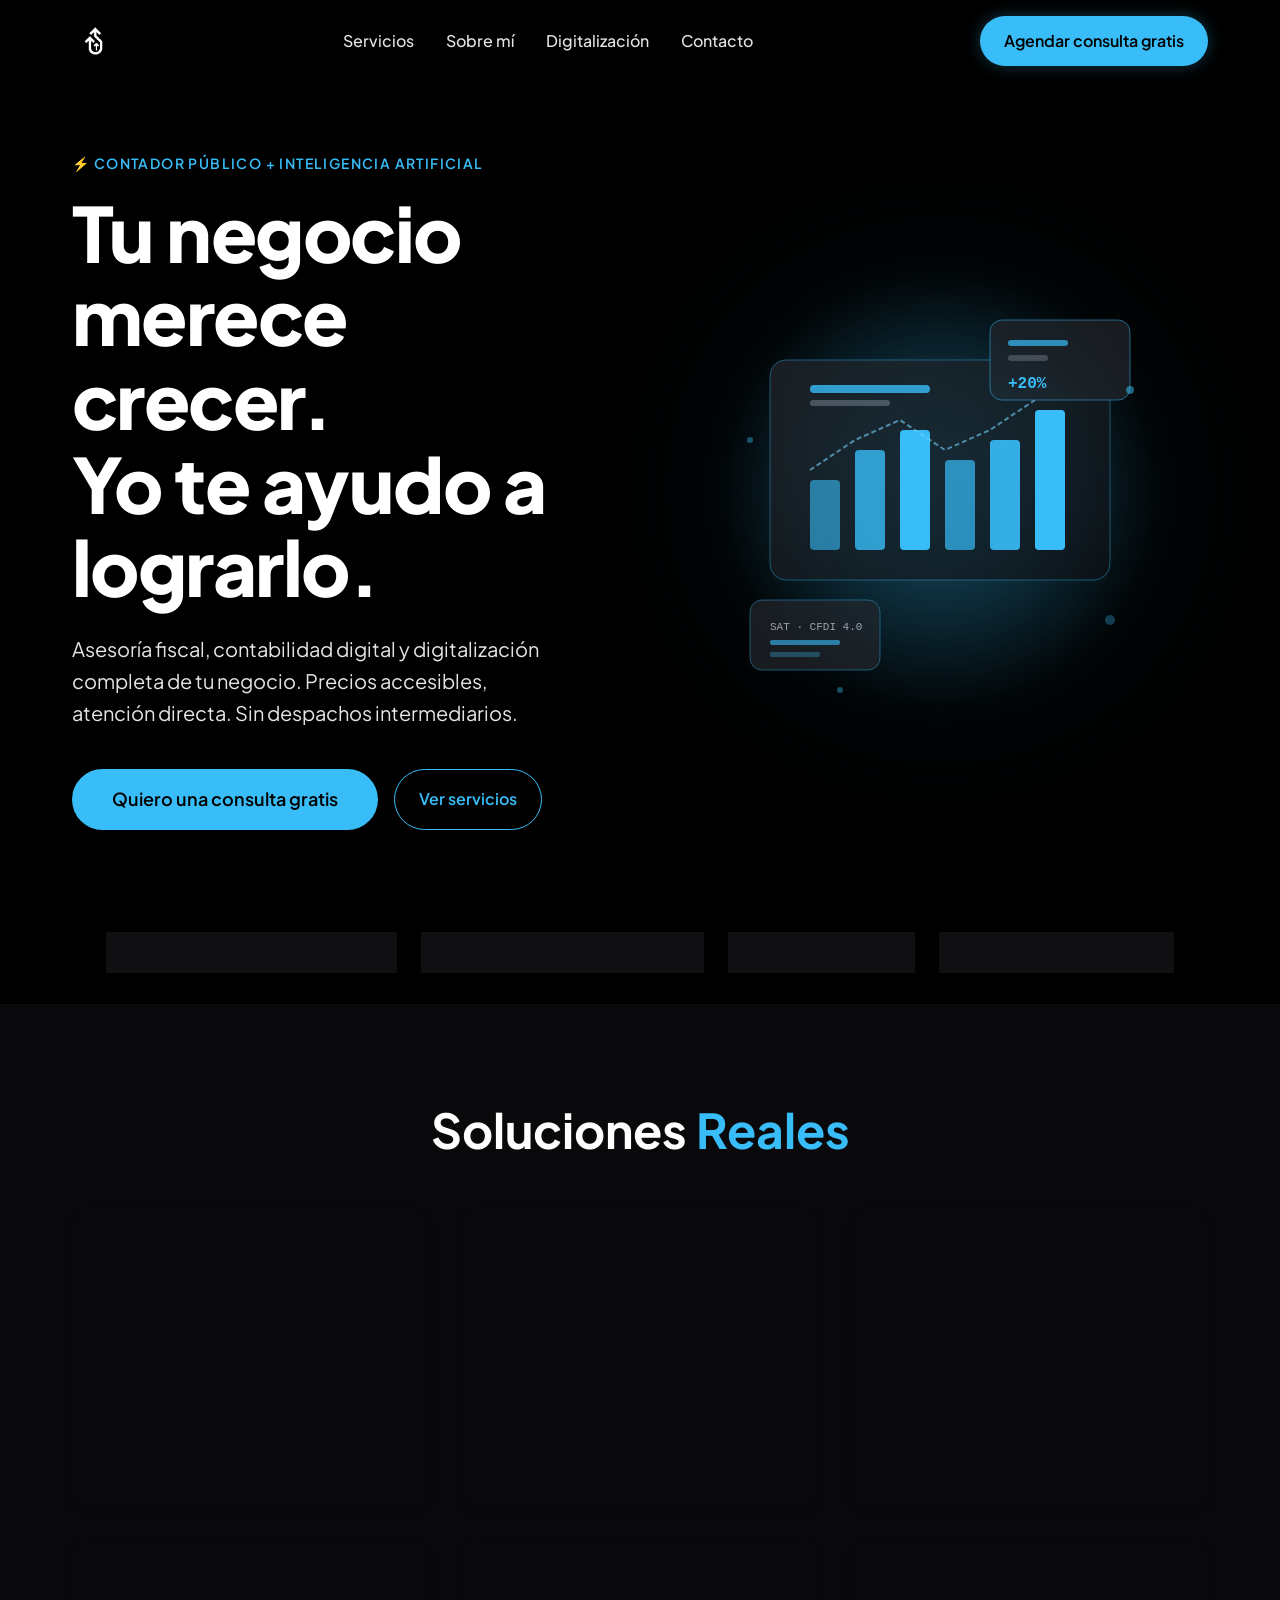
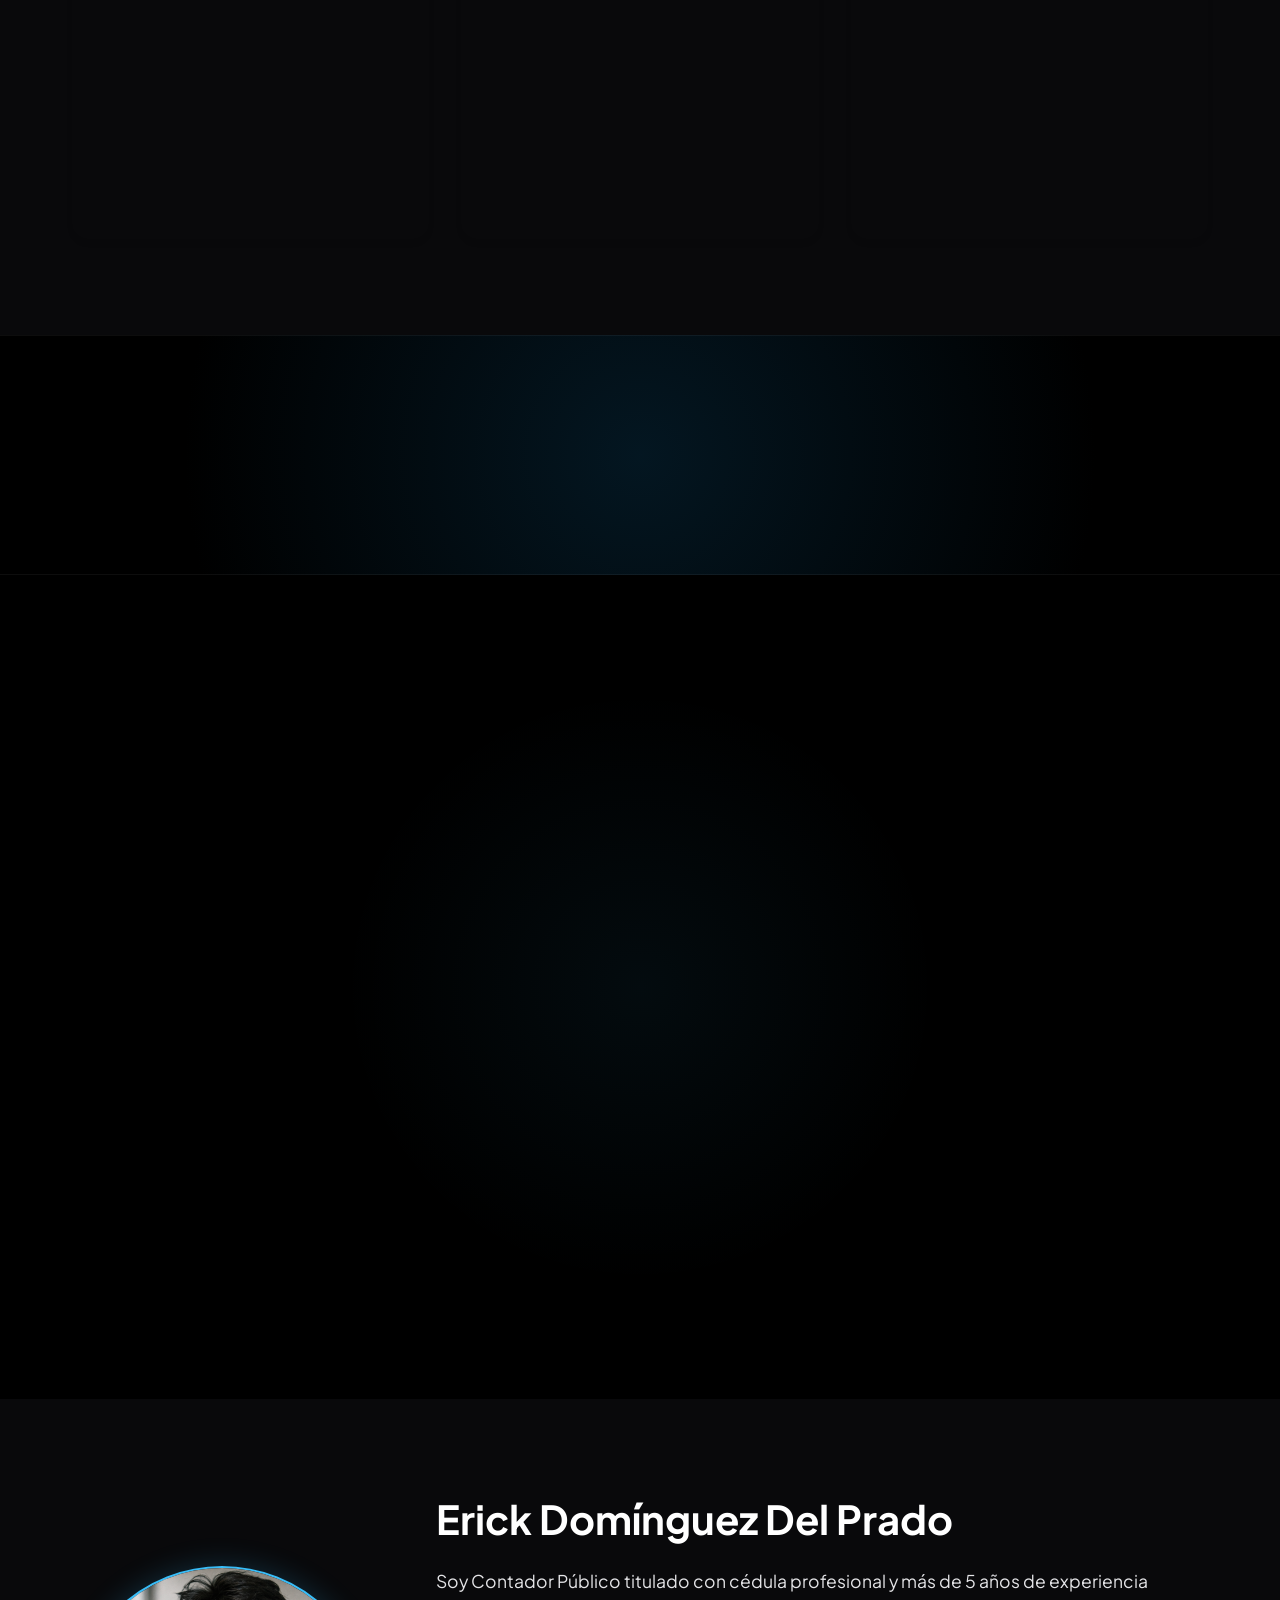
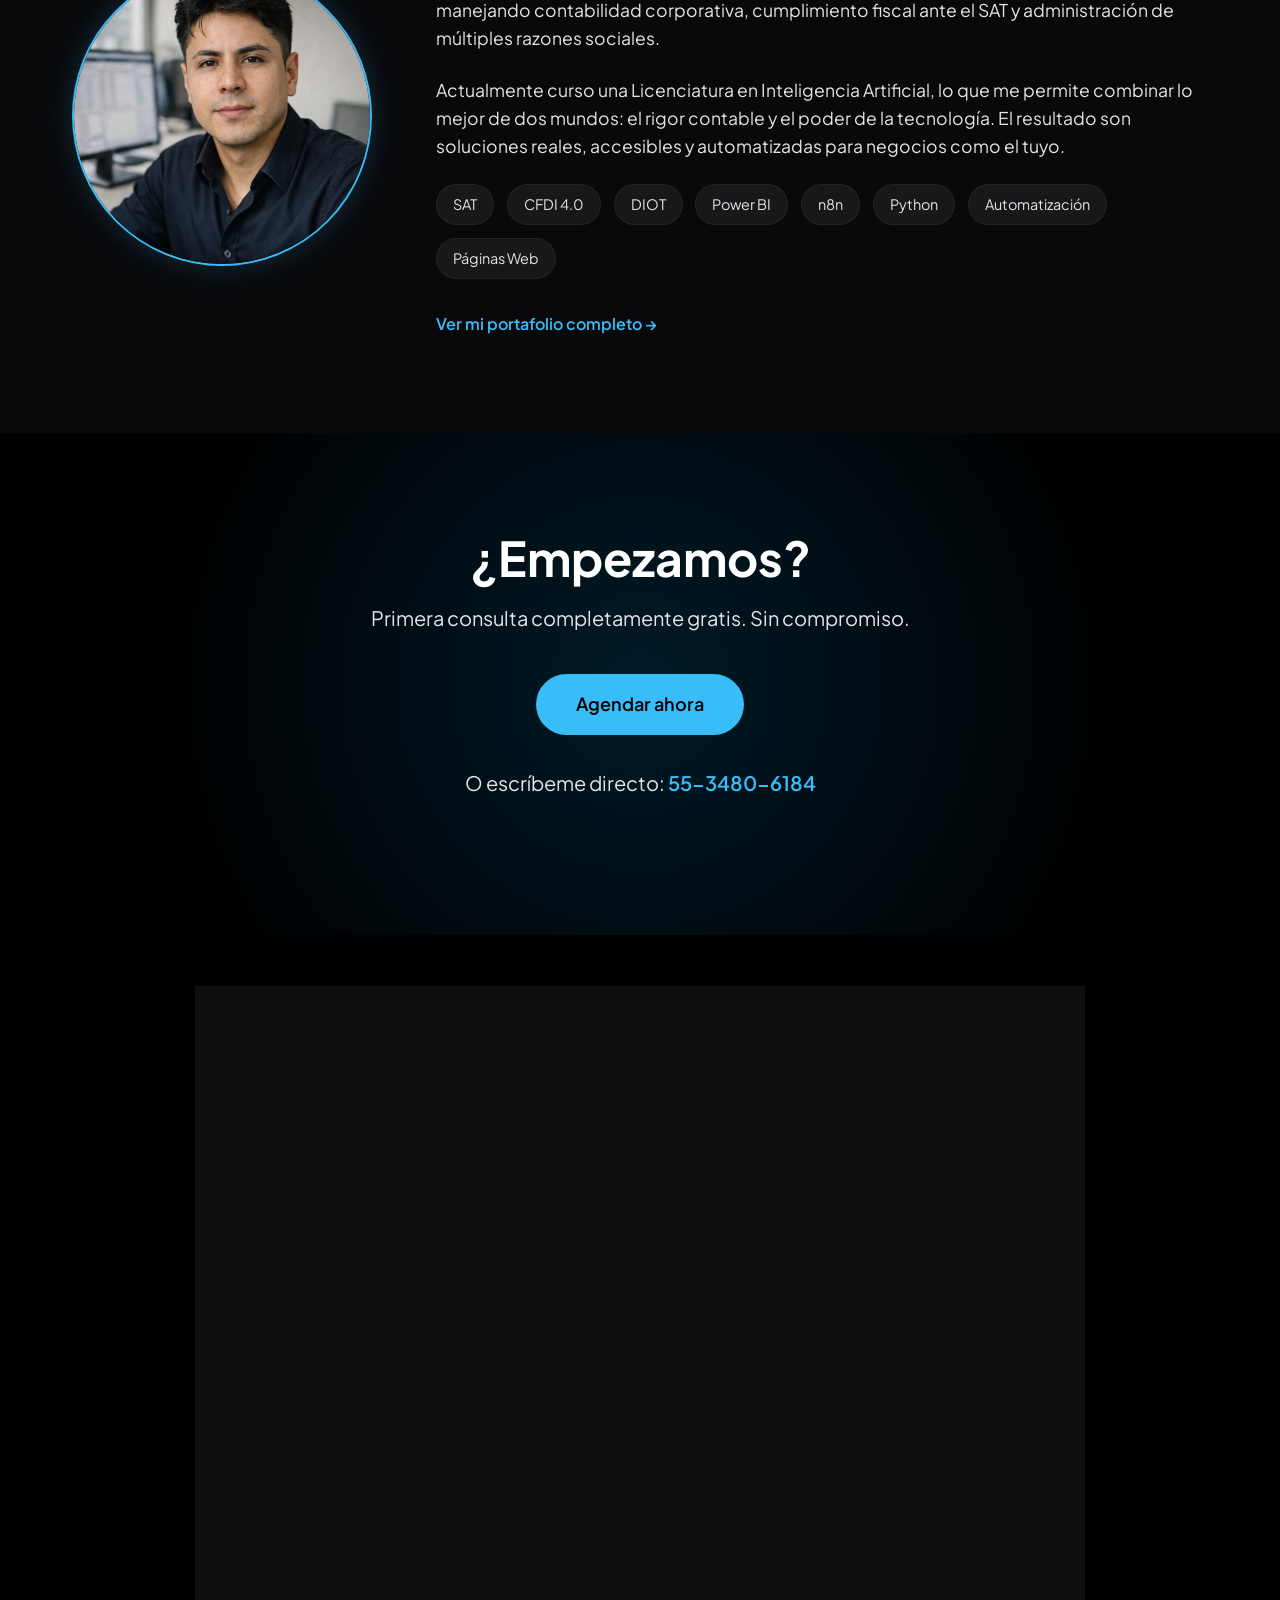
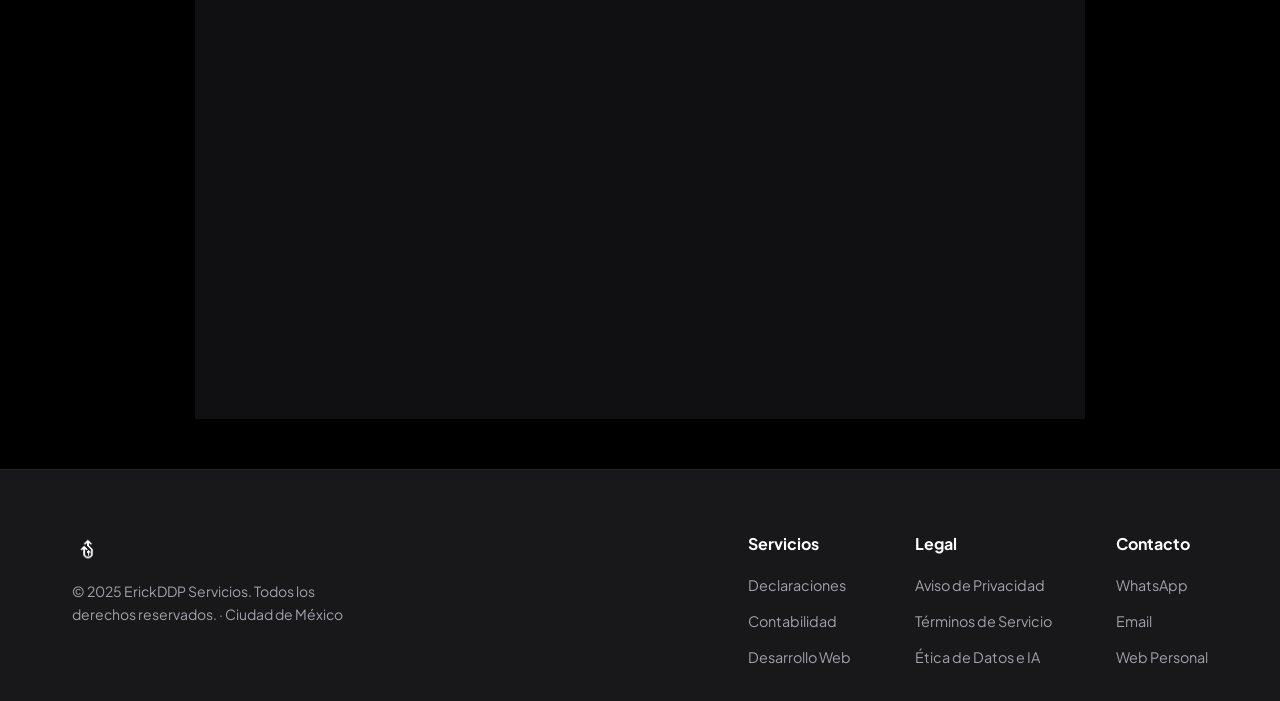
==== index.html @ 327d5c44 "version make" ====
<!DOCTYPE html>
<html lang="es">

<head>
    <meta charset="UTF-8">
    <meta name="viewport" content="width=device-width, initial-scale=1.0">
    <title>ErickDDP Servicios | Contador Público + IA</title>
    <meta name="description"
        content="Asesoría fiscal, contabilidad digital y digitalización de negocios con Inteligencia Artificial. Atención directa en CDMX.">
    <link rel="preconnect" href="https://fonts.googleapis.com">
    <link rel="preconnect" href="https://fonts.gstatic.com" crossorigin>
    <link
        href="https://fonts.googleapis.com/css2?family=Inter:wght@300;400;500&family=JetBrains+Mono:wght@400;500&family=Plus+Jakarta+Sans:wght@300;400;500;600;700;800&display=swap"
        rel="stylesheet">
    <link rel="stylesheet" href="styles.css">
    <script src="script.js" defer></script>
</head>

<body>
    <div class="particles-container" id="particles"></div>

    <nav class="navbar">
        <div class="container navbar-content">
            <a href="#" class="logo">
                <img src="images/logo.png" alt="ErickDDP Logo" height="44"
                    onerror="this.style.display='none'; this.nextElementSibling.style.display='flex'">
                <span class="logo-fallback"
                    style="display:none; color: var(--primary-400); font-weight: 800; font-size: 1.25rem; font-family: var(--font-sans);">ErickDDP</span>
            </a>
            <div class="nav-links">
                <a href="#servicios">Servicios</a>
                <a href="#sobre-mi">Sobre mí</a>
                <a href="#digitalizacion">Digitalización</a>
                <a href="#contacto">Contacto</a>
            </div>
            <a href="#contacto" class="btn btn-primary btn-glow">Agendar consulta gratis</a>
            <button class="mobile-menu-btn" id="mobileMenuBtn" aria-label="Menú">
                <span></span>
                <span></span>
                <span></span>
            </button>
        </div>
    </nav>

    <!-- Mobile Nav Overlay -->
    <div class="mobile-nav-overlay" id="mobileNavOverlay">
        <button class="close-btn" id="mobileNavClose" aria-label="Cerrar menú">✕</button>
        <a href="#servicios">Servicios</a>
        <a href="#sobre-mi">Sobre mí</a>
        <a href="#digitalizacion">Digitalización</a>
        <a href="#contacto">Contacto</a>
        <a href="#contacto" class="btn btn-primary btn-lg">Agendar consulta gratis</a>
    </div>

    <header class="hero">
        <div class="container hero-content">
            <div class="hero-text">
                <span class="hero-label reveal">⚡ Contador Público + Inteligencia Artificial</span>
                <h1 class="reveal reveal-delay-1">Tu negocio merece crecer. <br>Yo te ayudo a lograrlo.</h1>
                <p class="hero-subtitle reveal reveal-delay-2">Asesoría fiscal, contabilidad digital y digitalización
                    completa de tu negocio. Precios accesibles, atención directa. Sin despachos intermediarios.</p>
                <div class="hero-actions reveal reveal-delay-3">
                    <a href="#contacto" class="btn btn-primary btn-lg">Quiero una consulta gratis</a>
                    <a href="#servicios" class="btn btn-outline">Ver servicios</a>
                </div>
            </div>
            <div class="hero-visual reveal reveal-delay-2">
                <div class="visual-glow"></div>
                <img src="images/hero_visual.png" alt="Contabilidad e Inteligencia Artificial" class="floating-image"
                    onerror="this.style.display='none'; this.nextElementSibling.style.display='flex'">
                <!-- SVG Fallback Visual -->
                <div class="hero-visual-fallback" style="display:none;">
                    <svg viewBox="0 0 500 500" xmlns="http://www.w3.org/2000/svg">
                        <defs>
                            <radialGradient id="glow" cx="50%" cy="50%" r="50%">
                                <stop offset="0%" stop-color="#38bdf8" stop-opacity="0.3" />
                                <stop offset="100%" stop-color="#38bdf8" stop-opacity="0" />
                            </radialGradient>
                            <linearGradient id="cardGrad" x1="0%" y1="0%" x2="100%" y2="100%">
                                <stop offset="0%" stop-color="#18181B" />
                                <stop offset="100%" stop-color="#09090B" />
                            </linearGradient>
                        </defs>
                        <!-- Glow background -->
                        <circle cx="250" cy="250" r="220" fill="url(#glow)" />
                        <!-- Main card -->
                        <rect x="80" y="120" width="340" height="220" rx="16" fill="url(#cardGrad)" stroke="#38bdf8"
                            stroke-width="1" stroke-opacity="0.4" />
                        <!-- Chart bars -->
                        <rect x="120" y="240" width="30" height="70" rx="4" fill="#38bdf8" opacity="0.6" />
                        <rect x="165" y="210" width="30" height="100" rx="4" fill="#38bdf8" opacity="0.8" />
                        <rect x="210" y="190" width="30" height="120" rx="4" fill="#38bdf8" />
                        <rect x="255" y="220" width="30" height="90" rx="4" fill="#38bdf8" opacity="0.7" />
                        <rect x="300" y="200" width="30" height="110" rx="4" fill="#38bdf8" opacity="0.9" />
                        <rect x="345" y="170" width="30" height="140" rx="4" fill="#38bdf8" />
                        <!-- Line chart -->
                        <polyline points="120,230 165,200 210,180 255,210 300,190 345,160" fill="none" stroke="#7dd3fc"
                            stroke-width="2" stroke-dasharray="5,3" opacity="0.6" />
                        <!-- Header text lines -->
                        <rect x="120" y="145" width="120" height="8" rx="4" fill="#38bdf8" opacity="0.8" />
                        <rect x="120" y="160" width="80" height="6" rx="3" fill="#71717A" opacity="0.6" />
                        <!-- Floating small card -->
                        <rect x="300" y="80" width="140" height="80" rx="12" fill="#18181B" stroke="#38bdf8"
                            stroke-width="1" stroke-opacity="0.5" />
                        <rect x="318" y="100" width="60" height="6" rx="3" fill="#38bdf8" opacity="0.7" />
                        <rect x="318" y="115" width="40" height="6" rx="3" fill="#71717A" opacity="0.5" />
                        <text x="318" y="148" font-family="monospace" font-size="16" fill="#38bdf8"
                            font-weight="bold">+20%</text>
                        <!-- Floating bottom card -->
                        <rect x="60" y="360" width="130" height="70" rx="12" fill="#18181B" stroke="#38bdf8"
                            stroke-width="1" stroke-opacity="0.4" />
                        <text x="80" y="390" font-family="monospace" font-size="11" fill="#A1A1AA">SAT · CFDI 4.0</text>
                        <rect x="80" y="400" width="70" height="5" rx="2" fill="#38bdf8" opacity="0.6" />
                        <rect x="80" y="412" width="50" height="5" rx="2" fill="#38bdf8" opacity="0.3" />
                        <!-- Dots -->
                        <circle cx="440" cy="150" r="4" fill="#38bdf8" opacity="0.5" />
                        <circle cx="60" cy="200" r="3" fill="#38bdf8" opacity="0.4" />
                        <circle cx="420" cy="380" r="5" fill="#38bdf8" opacity="0.3" />
                        <circle cx="150" cy="450" r="3" fill="#38bdf8" opacity="0.4" />
                    </svg>
                </div>
            </div>
        </div>
    </header>









    <section class="social-proof">
        <div class="container">
            <div class="badges-row">
                <div class="badge glass-pill">🎓 Cédula Profesional · 13758780</div>
                <div class="badge glass-pill">🤖 Lic. Inteligencia Artificial</div>
                <div class="badge glass-pill">📍 Ciudad de México</div>
                <div class="badge glass-pill">⭐ +5 años de experiencia</div>
            </div>
        </div>
    </section>



















    <section id="servicios" class="services">
        <div class="container">
            <h2 class="section-title reveal">Soluciones <span style="color: var(--primary-400);">Reales</span></h2>
            <div class="services-grid">
                <!-- Card 1 -->
                <div class="flip-card">
                    <div class="flip-card-inner">
                        <div class="flip-card-front">
                            <img src="images/1.png" alt="Declaración Anual">
                            <div class="card-overlay">
                                <h3>Declaración Anual / SAT</h3>
                            </div>
                        </div>
                        <div class="flip-card-back">
                            <h3>Declaración Anual / SAT</h3>
                            <p>Cumple con el SAT sin estrés. Calculo y presento tu declaración anual con todo en orden.
                            </p>
                            <div class="tags">
                                <span class="tag">SAT</span>
                                <span class="tag">ISR</span>
                                <span class="tag">CFDI 4.0</span>
                            </div>
                            <button class="btn btn-sm btn-outline">Más info</button>
                        </div>
                    </div>
                </div>
                <!-- Card 2 -->
                <div class="flip-card">
                    <div class="flip-card-inner">
                        <div class="flip-card-front">
                            <img src="images/2.png" alt="Contabilidad Mensual">
                            <div class="card-overlay">
                                <h3>Contabilidad Mensual</h3>
                            </div>
                        </div>
                        <div class="flip-card-back">
                            <h3>Contabilidad Mensual</h3>
                            <p>Lleva tu negocio con orden real. Estados financieros, conciliaciones y reportes claros
                                cada mes.</p>
                            <div class="tags">
                                <span class="tag">Balance</span>
                                <span class="tag">Reportes</span>
                                <span class="tag">Dashboards</span>
                            </div>
                            <button class="btn btn-sm btn-outline">Más info</button>
                        </div>
                    </div>
                </div>
                <!-- Card 3 -->
                <div class="flip-card">
                    <div class="flip-card-inner">
                        <div class="flip-card-front">
                            <img src="images/3.png" alt="Página Web Profesional">
                            <div class="card-overlay">
                                <h3>Página Web Profesional</h3>
                            </div>
                        </div>
                        <div class="flip-card-back">
                            <h3>Página Web Profesional</h3>
                            <p>Tu negocio necesita presencia digital. Diseño y desarrollo tu sitio web desde cero.</p>
                            <div class="tags">
                                <span class="tag">Diseño</span>
                                <span class="tag">Dominio</span>
                                <span class="tag">SEO básico</span>
                            </div>
                            <button class="btn btn-sm btn-outline">Más info</button>
                        </div>
                    </div>
                </div>
                <!-- Card 4 -->
                <div class="flip-card">
                    <div class="flip-card-inner">
                        <div class="flip-card-front">
                            <img src="images/4.png" alt="Integración Plataformas">
                            <div class="card-overlay">
                                <h3>Plataformas Digitales</h3>
                            </div>
                        </div>
                        <div class="flip-card-back">
                            <h3>Plataformas Digitales</h3>
                            <p>Integra tu negocio a Uber Eats, DiDi Food, Rappi y más. Más canales, más ventas.</p>
                            <div class="tags">
                                <span class="tag">Uber Eats</span>
                                <span class="tag">DiDi</span>
                                <span class="tag">Rappi</span>
                            </div>
                            <button class="btn btn-sm btn-outline">Más info</button>
                        </div>
                    </div>
                </div>
                <!-- Card 5 -->
                <div class="flip-card">
                    <div class="flip-card-inner">
                        <div class="flip-card-front">
                            <img src="images/5.png" alt="Automatización IA">
                            <div class="card-overlay">
                                <h3>Automatización con IA</h3>
                            </div>
                        </div>
                        <div class="flip-card-back">
                            <h3>Automatización con IA</h3>
                            <p>Flujos inteligentes con n8n, captura de leads automática, notificaciones y más.</p>
                            <div class="tags">
                                <span class="tag">n8n</span>
                                <span class="tag">Python</span>
                                <span class="tag">IA</span>
                            </div>
                            <button class="btn btn-sm btn-outline">Más info</button>
                        </div>
                    </div>
                </div>
                <!-- Card 6 -->
                <div class="flip-card">
                    <div class="flip-card-inner">
                        <div class="flip-card-front">
                            <img src="images/6.png" alt="Asesoría Fiscal">
                            <div class="card-overlay">
                                <h3>Asesoría Fiscal</h3>
                            </div>
                        </div>
                        <div class="flip-card-back">
                            <h3>Asesoría Fiscal</h3>
                            <p>¿Tienes dudas con el SAT, DIOT o CFDI? Te oriento paso a paso con soluciones reales.</p>
                            <div class="tags">
                                <span class="tag">DIOT</span>
                                <span class="tag">Buzon SAT</span>
                                <span class="tag">PM</span>
                            </div>
                            <button class="btn btn-sm btn-outline">Más info</button>
                        </div>
                    </div>
                </div>
            </div>
        </div>
    </section>















    <section class="dashboard-metrics" id="metricas">
        <div class="container">
            <div class="metrics-grid">
                <div class="metric-item reveal">
                    <span class="metric-number" data-target="20">0</span>
                    <span class="metric-label">Razones sociales administradas</span>
                </div>
                <div class="metric-item reveal reveal-delay-1">
                    <span class="metric-number" data-target="5">0</span>
                    <span class="metric-label">Años de experiencia contable</span>
                </div>
                <div class="metric-item reveal reveal-delay-2">
                    <span class="metric-number" data-target="100" data-suffix="%">0%</span>
                    <span class="metric-label">Digital y automatizado</span>
                </div>
                <div class="metric-item reveal reveal-delay-3">
                    <span class="metric-number" data-target="2">0</span>
                    <span class="metric-label">Licenciaturas: Contaduría + IA</span>
                </div>
            </div>
        </div>
    </section>


















    <!-- SECCIÓN DIGITALIZACIÓN -->
    <section id="digitalizacion" class="">
        <div class="container">
            <div class="digitalizacion-grid">
                <div class="digitalizacion-text reveal">
                    <span class="hero-label">🚀 Digitalización de Negocios</span>
                    <h2>Lleva tu negocio al mundo digital</h2>
                    <p>Integro tu negocio a las plataformas más importantes del mercado y automatizo tus procesos para
                        que puedas enfocarte en lo que realmente importa: crecer.</p>
                    <div class="digitalizacion-steps">
                        <div class="step-item">
                            <div class="step-icon">📋</div>
                            <div class="step-content">
                                <h4>Diagnóstico inicial gratuito</h4>
                                <p>Analizamos tu negocio y definimos la mejor estrategia digital.</p>
                            </div>
                        </div>
                        <div class="step-item">
                            <div class="step-icon">⚙️</div>
                            <div class="step-content">
                                <h4>Configuración y alta en plataformas</h4>
                                <p>Te damos de alta en Uber Eats, DiDi Food, Rappi y más.</p>
                            </div>
                        </div>
                        <div class="step-item">
                            <div class="step-icon">🤖</div>
                            <div class="step-content">
                                <h4>Automatización con IA</h4>
                                <p>Flujos automáticos con n8n para captura de leads y notificaciones.</p>
                            </div>
                        </div>
                        <div class="step-item">
                            <div class="step-icon">📈</div>
                            <div class="step-content">
                                <h4>Seguimiento y optimización</h4>
                                <p>Monitoreo continuo y ajustes para maximizar tus resultados.</p>
                            </div>
                        </div>
                    </div>
                    <a href="#contacto" class="btn btn-primary" style="margin-top: 2rem; display: inline-flex;">Quiero
                        digitalizar mi negocio</a>
                </div>
                <div class="digitalizacion-visual reveal reveal-delay-2">
                    <div class="platform-card">
                        <div class="platform-icon">🛵</div>
                        <div class="platform-name">Uber Eats</div>
                    </div>
                    <div class="platform-card">
                        <div class="platform-icon">🚗</div>
                        <div class="platform-name">DiDi Food</div>
                    </div>
                    <div class="platform-card">
                        <div class="platform-icon">🐰</div>
                        <div class="platform-name">Rappi</div>
                    </div>
                    <div class="platform-card">
                        <div class="platform-icon">🌐</div>
                        <div class="platform-name">Tu Página Web</div>
                    </div>
                    <div class="platform-card">
                        <div class="platform-icon">🤖</div>
                        <div class="platform-name">n8n + IA</div>
                    </div>
                    <div class="platform-card">
                        <div class="platform-icon">📊</div>
                        <div class="platform-name">Power BI</div>
                    </div>
                </div>
            </div>
        </div>
    </section>














    <section id="sobre-mi" class="about-section">
        <div class="container about-content">
            <div class="about-image">
                <img src="images/prof.png" alt="Erick Domínguez Del Prado"
                    onerror="this.style.display='none'; this.nextElementSibling.style.display='flex'">
                <div class="fallback-avatar">ED</div>
            </div>
            <div class="about-text">
                <h2>Erick Domínguez Del Prado</h2>
                <div class="about-bio">
                    <p>Soy Contador Público titulado con cédula profesional y más de 5 años de experiencia manejando
                        contabilidad corporativa, cumplimiento fiscal ante el SAT y administración de múltiples razones
                        sociales.</p>
                    <p>Actualmente curso una Licenciatura en Inteligencia Artificial, lo que me permite combinar lo
                        mejor de dos mundos: el rigor contable y el poder de la tecnología. El resultado son soluciones
                        reales, accesibles y automatizadas para negocios como el tuyo.</p>
                </div>
                <div class="skills-row">
                    <span class="skill-tag">SAT</span>
                    <span class="skill-tag">CFDI 4.0</span>
                    <span class="skill-tag">DIOT</span>
                    <span class="skill-tag">Power BI</span>
                    <span class="skill-tag">n8n</span>
                    <span class="skill-tag">Python</span>
                    <span class="skill-tag">Automatización</span>
                    <span class="skill-tag">Páginas Web</span>
                </div>
                <a href="https://erickddp.com" target="_blank" class="link-arrow">Ver mi portafolio completo →</a>
            </div>
        </div>
    </section>










    <section class="cta-final">
        <div class="container">
            <h2>¿Empezamos?</h2>
            <p>Primera consulta completamente gratis. Sin compromiso.</p>
            <a href="#contacto" class="btn btn-primary btn-lg">Agendar ahora</a>
            <p class="whatsapp-direct">O escríbeme directo: <a href="https://wa.me/525534806184" target="_blank">
                    55-3480-6184</a></p>
        </div>
    </section>












    <!-- SECCIÓN CONTACTO -->
    <section id="contacto" class="lead-capture">
        <div class="container">
            <div class="form-card glass-card">
                <div class="form-header">
                    <h2>¿Listo para ordenar tu negocio?</h2>
                    <p>Cuéntame qué necesitas y te respondo en menos de 24 horas. Primera consulta gratis.</p>
                </div>
                <form id="form-servicios-erickddp" class="lead-form">
                    <div class="form-group">
                        <label for="nombre">Nombre completo</label>
                        <input type="text" id="nombre" name="nombre" required placeholder="Tu nombre">
                    </div>
                    <div class="form-group">
                        <label for="negocio">Nombre de tu negocio o actividad</label>
                        <input type="text" id="negocio" name="negocio"
                            placeholder="Empresa S.A. de C.V. / Freelancer">
                    </div>
                    <div class="form-row">
                        <div class="form-group">
                            <label for="whatsapp">WhatsApp</label>
                            <input type="tel" id="whatsapp" name="whatsapp" placeholder="55 1234 5678">
                        </div>
                        <div class="form-group">
                            <label for="email">Correo electrónico</label>
                            <input type="email" id="email" name="email" placeholder="correo@ejemplo.com">
                        </div>
                    </div>
                    <div class="form-group">
                        <label for="servicio">Servicio de interés</label>
                        <select id="servicio" name="servicio" required>
                            <option value="">Selecciona una opción...</option>
                            <option value="Declaración Anual / SAT">Declaración Anual / SAT</option>
                            <option value="Contabilidad Mensual">Contabilidad Mensual</option>
                            <option value="Página Web Profesional">Página Web Profesional</option>
                            <option value="Integración a Plataformas">Integración a Plataformas (Uber, DiDi, Rappi)
                            </option>
                            <option value="Automatización con IA / n8n">Automatización con IA / n8n</option>
                            <option value="Asesoría Fiscal General">Asesoría Fiscal General</option>
                            <option value="No sé, necesito orientación">No sé, necesito orientación</option>
                        </select>
                    </div>
                    <div class="form-group">
                        <label for="mensaje">Mensaje / ¿Cuéntame más sobre tu negocio?</label>
                        <textarea id="mensaje" name="mensaje" rows="3"
                            placeholder="Detalles adicionales (opcional)"></textarea>
                    </div>

                    <div class="form-group checkbox-group" style="display: flex; align-items: flex-start; gap: 10px; margin-bottom: 24px;">
                        <input type="checkbox" id="acepto_privacidad" name="Acepto_Privacidad" required style="margin-top: 5px; cursor: pointer; width: 18px; height: 18px; flex-shrink: 0; accent-color: var(--primary-400);">
                        <label for="acepto_privacidad" style="font-size: 0.9rem; color: var(--text-muted); line-height: 1.4; display: inline; cursor: pointer;">
                            Acepto el <a href="aviso-privacidad.html" target="_blank" style="color: var(--primary-400); text-decoration: underline;">Aviso de Privacidad</a>, los <a href="legal.html#terminos" target="_blank" style="color: var(--primary-400); text-decoration: underline;">Términos de Servicio</a> y el <a href="legal.html#etica" target="_blank" style="color: var(--primary-400); text-decoration: underline;">Protocolo de Ética en IA</a>.
                        </label>
                    </div>

                    <button type="submit" class="btn btn-primary btn-block btn-pulse">Enviar y recibir consulta
                        gratis</button>

                    <div id="formStatus" class="form-status"></div>
                </form>
            </div>
        </div>
    </section>
















    <footer class="footer">
        <div class="container">
            <div class="footer-content">
                <div class="footer-brand">
                    <img src="images/logo.png" alt="ErickDDP Logo" height="30">
                    <p class="copyright">© 2025 ErickDDP Servicios. Todos los derechos reservados. · Ciudad de México
                    </p>
                </div>
                <div class="footer-links">
                    <div class="col">
                        <h4>Servicios</h4>
                        <a href="#servicios">Declaraciones</a>
                        <a href="#servicios">Contabilidad</a>
                        <a href="#servicios">Desarrollo Web</a>
                    </div>
                    <div class="col">
                        <h4>Legal</h4>
                        <a href="aviso-privacidad.html">Aviso de Privacidad</a>
                        <a href="legal.html#terminos">Términos de Servicio</a>
                        <a href="legal.html#etica">Ética de Datos e IA</a>
                    </div>
                    <div class="col">
                        <h4>Contacto</h4>
                        <a href="https://wa.me/525534806184">WhatsApp</a>
                        <a href="mailto:cperickd@gmail.com">Email</a>
                        <a href="https://erickddp.com">Web Personal</a>
                    </div>
                </div>
            </div>
        </div>
    </footer>
</body>

</html>
---- styles.css ----
:root {
    /* Colors */
    --bg-primary: #000000;
    --bg-secondary: #09090B;
    --bg-tertiary: #18181B;

    --primary-50: #f0f9ff;
    --primary-100: #e0f2fe;
    --primary-200: #bae6fd;
    --primary-300: #7dd3fc;
    --primary-400: #38bdf8;
    --primary-500: #0ea5e9;
    --primary-600: #0284c7;
    --primary-700: #0369a1;
    --primary-800: #075985;
    --primary-900: #0c4a6e;

    --accent-color: var(--primary-400);
    --accent-glow: rgba(56, 189, 248, 0.5);

    --text-primary: #FFFFFF;
    --text-secondary: #E4E4E7;
    --text-tertiary: #A1A1AA;
    --text-quaternary: #71717A;

    /* Fonts */
    --font-sans: 'Plus Jakarta Sans', 'Inter', sans-serif;
    --font-mono: 'JetBrains Mono', monospace;

    /* Spacing */
    --container-padding: 2rem;
    --max-width: 1200px;

    /* Effects */
    --transition: all 0.3s cubic-bezier(0.4, 0, 0.2, 1);
    --glass-bg: rgba(24, 24, 27, 0.7);
    --glass-border: 1px solid rgba(255, 255, 255, 0.1);
    --glass-blur: blur(12px);
}

* {
    margin: 0;
    padding: 0;
    box-sizing: border-box;
}

html {
    scroll-behavior: smooth;
    font-size: 16px;
}

body {
    background-color: var(--bg-primary);
    color: var(--text-primary);
    font-family: var(--font-sans);
    line-height: 1.6;
    overflow-x: hidden;
}

h1,
h2,
h3,
h4 {
    font-weight: 700;
    color: var(--text-primary);
    line-height: 1.2;
}

a {
    text-decoration: none;
    color: inherit;
    transition: var(--transition);
}

ul {
    list-style: none;
}

img {
    max-width: 100%;
    display: block;
}

/* Utilities */
.container {
    max-width: var(--max-width);
    margin: 0 auto;
    padding: 0 var(--container-padding);
}

.text-accent {
    color: var(--accent-color);
}

.btn {
    display: inline-flex;
    align-items: center;
    justify-content: center;
    padding: 0.75rem 1.5rem;
    border-radius: 9999px;
    font-weight: 600;
    cursor: pointer;
    border: none;
    font-family: var(--font-sans);
    transition: var(--transition);
    text-align: center;
}

.btn-primary {
    background-color: var(--primary-400);
    color: #000;
}

.btn-primary:hover {
    background-color: var(--primary-300);
    transform: translateY(-2px);
    box-shadow: 0 0 20px var(--accent-glow);
}

.btn-outline {
    background: transparent;
    border: 1px solid var(--primary-400);
    color: var(--primary-400);
}

.btn-outline:hover {
    background: rgba(56, 189, 248, 0.1);
    box-shadow: 0 0 15px rgba(56, 189, 248, 0.2);
}

.btn-lg {
    padding: 1rem 2.5rem;
    font-size: 1.125rem;
}

.btn-sm {
    padding: 0.5rem 1rem;
    font-size: 0.875rem;
}

.btn-block {
    width: 100%;
}

.btn-glow {
    box-shadow: 0 0 15px rgba(56, 189, 248, 0.3);
}

.btn-pulse {
    animation: pulse-blue 2s infinite;
}

@keyframes pulse-blue {
    0% {
        box-shadow: 0 0 0 0 rgba(56, 189, 248, 0.7);
    }

    70% {
        box-shadow: 0 0 0 10px rgba(56, 189, 248, 0);
    }

    100% {
        box-shadow: 0 0 0 0 rgba(56, 189, 248, 0);
    }
}

.glass-pill {
    background: var(--glass-bg);
    backdrop-filter: var(--glass-blur);
    border: var(--glass-border);
    border-radius: 9999px;
    padding: 0.5rem 1rem;
    font-size: 0.875rem;
    color: var(--text-secondary);
}

.glass-card {
    background: var(--glass-bg);
    backdrop-filter: var(--glass-blur);
    border: var(--glass-border);
    border-radius: 1rem;
}

/* Navbar */
.navbar {
    position: fixed;
    top: 0;
    left: 0;
    width: 100%;
    z-index: 1000;
    padding: 1rem 0;
    transition: var(--transition);
}

.navbar.scrolled {
    background: rgba(9, 9, 11, 0.8);
    backdrop-filter: blur(10px);
    border-bottom: 1px solid rgba(56, 189, 248, 0.1);
    padding: 0.75rem 0;
}

.navbar-content {
    display: flex;
    justify-content: space-between;
    align-items: center;
}

.nav-links {
    display: flex;
    gap: 2rem;
}

.nav-links a {
    font-weight: 500;
    color: var(--text-secondary);
}

.nav-links a:hover {
    color: var(--primary-400);
}

.mobile-menu-btn {
    display: none;
    background: none;
    border: none;
    cursor: pointer;
    flex-direction: column;
    gap: 6px;
}

.mobile-menu-btn span {
    display: block;
    width: 25px;
    height: 2px;
    background-color: var(--text-primary);
    transition: var(--transition);
}

/* Hero Section */
.hero {
    min-height: 100vh;
    display: flex;
    align-items: center;
    position: relative;
    padding-top: 80px;
    /* navbar height */
    overflow: hidden;
}

.hero-content {
    display: grid;
    grid-template-columns: 1fr 1fr;
    gap: 4rem;
    align-items: center;
    position: relative;
    z-index: 2;
}

.hero-label {
    display: inline-block;
    color: var(--primary-400);
    font-weight: 600;
    font-size: 0.875rem;
    text-transform: uppercase;
    letter-spacing: 0.1em;
    margin-bottom: 1rem;
}

.hero h1 {
    font-size: 4.75rem;
    /* 76px */
    font-weight: 800;
    letter-spacing: -0.02em;
    margin-bottom: 1.5rem;
    line-height: 1.1;
}

.hero-subtitle {
    font-size: 1.25rem;
    color: var(--text-secondary);
    margin-bottom: 2.5rem;
    max-width: 500px;
}

.hero-actions {
    display: flex;
    gap: 1rem;
}

.hero-visual {
    position: relative;
    display: flex;
    justify-content: center;
    align-items: center;
}

.floating-image {
    width: 100%;
    max-width: 600px;
    animation: float 6s ease-in-out infinite;
    z-index: 2;
}

.visual-glow {
    position: absolute;
    width: 300px;
    height: 300px;
    background: var(--primary-400);
    filter: blur(100px);
    opacity: 0.2;
    border-radius: 50%;
    z-index: 1;
    top: 50%;
    left: 50%;
    transform: translate(-50%, -50%);
}

@keyframes float {
    0% {
        transform: translateY(0px);
    }

    50% {
        transform: translateY(-20px);
    }

    100% {
        transform: translateY(0px);
    }
}

/* Social Proof */
.social-proof {
    padding: 2rem 0;
    border-bottom: 1px solid rgba(255, 255, 255, 0.05);
}

.badges-row {
    display: flex;
    justify-content: center;
    gap: 1.5rem;
    flex-wrap: wrap;
}

.badge {
    border: 1px solid rgba(56, 189, 248, 0.3);
    color: var(--primary-50);
    font-family: var(--font-mono);
}

/* Services */
.services {
    padding: 6rem 0;
    background-color: var(--bg-secondary);
}

.section-title {
    font-size: 3rem;
    margin-bottom: 3rem;
    text-align: center;
}

.services-grid {
    display: grid;
    grid-template-columns: repeat(auto-fit, minmax(300px, 1fr));
    gap: 2rem;
}

.flip-card {
    background-color: transparent;
    height: 300px;
    /* Fixed height for homogeneity */
    perspective: 1000px;
    cursor: pointer;
}

.flip-card-inner {
    position: relative;
    width: 100%;
    height: 100%;
    text-align: center;
    transition: transform 0.8s;
    transform-style: preserve-3d;
    border-radius: 1rem;
    box-shadow: 0 4px 6px -1px rgba(0, 0, 0, 0.1);
}

.flip-card:hover .flip-card-inner {
    transform: rotateY(180deg);
}

.flip-card-front,
.flip-card-back {
    position: absolute;
    width: 100%;
    height: 100%;
    -webkit-backface-visibility: hidden;
    backface-visibility: hidden;
    border-radius: 1rem;
    overflow: hidden;
}

.flip-card-front {
    background-color: var(--bg-tertiary);
    display: flex;
    align-items: flex-end;
    /* Title at bottom */
}

.flip-card-front img {
    position: absolute;
    top: 0;
    left: 0;
    width: 100%;
    height: 100%;
    object-fit: cover;
    z-index: 1;
    opacity: 0.8;
}

.card-overlay {
    position: relative;
    z-index: 2;
    background: linear-gradient(to top, rgba(0, 0, 0, 0.9), transparent);
    width: 100%;
    padding: 1.5rem;
    text-align: left;
}

.card-overlay h3 {
    margin: 0;
    font-size: 1.25rem;
}

.flip-card-back {
    background-color: var(--bg-tertiary);
    color: var(--text-primary);
    transform: rotateY(180deg);
    display: flex;
    flex-direction: column;
    justify-content: center;
    padding: 2rem;
    border: 1px solid var(--primary-900);
}

.flip-card-back h3 {
    color: var(--primary-400);
    margin-bottom: 1rem;
}

.flip-card-back p {
    font-size: 0.95rem;
    margin-bottom: 1.5rem;
    color: var(--text-secondary);
}

.tags {
    display: flex;
    flex-wrap: wrap;
    gap: 0.5rem;
    justify-content: center;
    margin-bottom: 1.5rem;
}

.tag {
    background: rgba(56, 189, 248, 0.1);
    color: var(--primary-300);
    padding: 0.25rem 0.5rem;
    border-radius: 4px;
    font-size: 0.75rem;
    font-family: var(--font-mono);
    border: 1px solid rgba(56, 189, 248, 0.2);
}

/* Dashboard Metrics */
.dashboard-metrics {
    padding: 4rem 0;
    background: radial-gradient(circle at center, rgba(12, 74, 110, 0.3) 0%, rgba(0, 0, 0, 1) 70%);
    border-top: 1px solid rgba(255, 255, 255, 0.05);
    border-bottom: 1px solid rgba(255, 255, 255, 0.05);
}

.metrics-grid {
    display: grid;
    grid-template-columns: repeat(auto-fit, minmax(200px, 1fr));
    gap: 2rem;
    text-align: center;
}

.metric-number {
    display: block;
    font-size: 3rem;
    font-weight: 800;
    color: var(--primary-400);
    margin-bottom: 0.5rem;
    text-shadow: 0 0 20px rgba(56, 189, 248, 0.3);
}

.metric-label {
    display: block;
    color: var(--text-tertiary);
    font-size: 1rem;
    font-weight: 500;
}

/* Lead Capture Form */
.lead-capture {
    padding: 6rem 0;
    background-color: var(--bg-primary);
    position: relative;
}

.form-card {
    max-width: 800px;
    margin: 0 auto;
    padding: 3rem;
    border: 1px solid rgba(56, 189, 248, 0.3);
    box-shadow: 0 0 30px rgba(56, 189, 248, 0.1);
}

.form-header {
    text-align: center;
    margin-bottom: 2.5rem;
}

.form-header h2 {
    font-size: 2.5rem;
    margin-bottom: 1rem;
}

.form-header p {
    color: var(--text-secondary);
}

.form-group {
    margin-bottom: 1.5rem;
}

.form-row {
    display: grid;
    grid-template-columns: 1fr 1fr;
    gap: 1.5rem;
}

label {
    display: block;
    margin-bottom: 0.5rem;
    color: var(--text-secondary);
    font-weight: 500;
}

input,
select,
textarea {
    width: 100%;
    padding: 0.8rem 1rem;
    background: rgba(255, 255, 255, 0.03);
    border: 1px solid rgba(255, 255, 255, 0.1);
    border-radius: 0.5rem;
    color: var(--text-primary);
    font-family: var(--font-sans);
    font-size: 1rem;
    transition: var(--transition);
}

input:focus,
select:focus,
textarea:focus {
    outline: none;
    border-color: var(--primary-400);
    box-shadow: 0 0 0 3px rgba(56, 189, 248, 0.1);
    background: rgba(255, 255, 255, 0.05);
}

textarea {
    resize: vertical;
}

.form-status {
    margin-top: 1rem;
    text-align: center;
    font-weight: 500;
    min-height: 1.5rem;
}

.form-status.success {
    color: #4ade80;
}

.form-status.error {
    color: #f87171;
}

.spinner {
    display: inline-block;
    width: 20px;
    height: 20px;
    border: 3px solid rgba(56, 189, 248, 0.3);
    border-radius: 50%;
    border-top-color: var(--primary-400);
    animation: spin 1s ease-in-out infinite;
    margin-right: 0.5rem;
    vertical-align: middle;
}

@keyframes spin {
    to {
        transform: rotate(360deg);
    }
}

/* About Section */
.about-section {
    padding: 6rem 0;
    background-color: var(--bg-secondary);
}

.about-content {
    display: grid;
    grid-template-columns: 300px 1fr;
    gap: 4rem;
    align-items: center;
}

.about-image {
    position: relative;
    width: 300px;
    height: 300px;
    border-radius: 50%;
    overflow: hidden;
    border: 2px solid var(--primary-400);
    box-shadow: 0 0 30px rgba(56, 189, 248, 0.2);
}

.about-image img {
    width: 100%;
    height: 100%;
    object-fit: cover;
}

.fallback-avatar {
    display: none;
    width: 100%;
    height: 100%;
    background: var(--bg-tertiary);
    color: var(--primary-400);
    font-size: 5rem;
    font-weight: 700;
    align-items: center;
    justify-content: center;
}

.about-text h2 {
    font-size: 2.5rem;
    margin-bottom: 1.5rem;
}

.about-bio p {
    margin-bottom: 1.5rem;
    color: var(--text-secondary);
    font-size: 1.1rem;
}

.skills-row {
    display: flex;
    flex-wrap: wrap;
    gap: 0.8rem;
    margin-bottom: 2rem;
}

.skill-tag {
    background: var(--bg-tertiary);
    color: var(--text-secondary);
    padding: 0.5rem 1rem;
    border-radius: 9999px;
    font-size: 0.9rem;
    border: 1px solid rgba(255, 255, 255, 0.05);
}

.link-arrow {
    color: var(--primary-400);
    font-weight: 600;
    display: inline-flex;
    align-items: center;
    gap: 0.5rem;
}

.link-arrow:hover {
    gap: 0.8rem;
}

/* CTA Final */
.cta-final {
    padding: 6rem 0;
    text-align: center;
    background: radial-gradient(circle at center, rgba(2, 132, 199, 0.2) 0%, rgba(0, 0, 0, 1) 70%);
}

.cta-final h2 {
    font-size: 3rem;
    margin-bottom: 1rem;
}

.cta-final p {
    color: var(--text-secondary);
    margin-bottom: 2.5rem;
    font-size: 1.25rem;
}

.whatsapp-direct {
    margin-top: 2rem;
    font-size: 1rem;
    color: var(--text-tertiary);
}

.whatsapp-direct a {
    color: var(--primary-400);
    font-weight: 600;
}

/* Footer */
.footer {
    padding: 4rem 0 2rem;
    background-color: var(--bg-tertiary);
    border-top: 1px solid rgba(255, 255, 255, 0.05);
}

.footer-content {
    display: flex;
    justify-content: space-between;
    flex-wrap: wrap;
    gap: 3rem;
}

.footer-brand {
    max-width: 300px;
}

.copyright {
    margin-top: 1rem;
    font-size: 0.875rem;
    color: var(--text-tertiary);
}

.footer-links {
    display: flex;
    gap: 4rem;
}

.footer-links .col {
    display: flex;
    flex-direction: column;
    gap: 0.8rem;
}

.footer-links h4 {
    margin-bottom: 0.5rem;
    font-size: 1rem;
}

.footer-links a {
    color: var(--text-tertiary);
    font-size: 0.9rem;
}

.footer-links a:hover {
    color: var(--primary-400);
}

/* Particles Container */
.particles-container {
    position: fixed;
    top: 0;
    left: 0;
    width: 100%;
    height: 100%;
    pointer-events: none;
    z-index: 0;
    overflow: hidden;
}

.particle {
    position: absolute;
    border-radius: 50%;
    background: var(--primary-400);
    opacity: 0.3;
    animation: rise var(--duration) linear infinite;
    bottom: -20px;
}

@keyframes rise {
    0% {
        transform: translateY(0) translateX(0);
        opacity: 0;
    }

    20% {
        opacity: 0.5;
    }

    80% {
        opacity: 0.5;
    }

    100% {
        transform: translateY(calc(-100vh - 50px)) translateX(var(--drift));
        opacity: 0;
    }
}

/* Mobile Menu Overlay */
.mobile-nav-overlay {
    display: none;
    position: fixed;
    top: 0;
    left: 0;
    width: 100%;
    height: 100%;
    background: rgba(0, 0, 0, 0.95);
    backdrop-filter: blur(20px);
    z-index: 999;
    flex-direction: column;
    align-items: center;
    justify-content: center;
    gap: 2.5rem;
}

.mobile-nav-overlay.open {
    display: flex;
}

.mobile-nav-overlay a {
    font-size: 1.75rem;
    font-weight: 700;
    color: var(--text-secondary);
    transition: var(--transition);
}

.mobile-nav-overlay a:hover {
    color: var(--primary-400);
}

.mobile-nav-overlay .close-btn {
    position: absolute;
    top: 1.5rem;
    right: 1.5rem;
    background: none;
    border: none;
    color: var(--text-primary);
    font-size: 2rem;
    cursor: pointer;
    line-height: 1;
}

/* Mobile menu active state */
.mobile-menu-btn.active span:nth-child(1) {
    transform: rotate(45deg) translate(5px, 6px);
}

.mobile-menu-btn.active span:nth-child(2) {
    opacity: 0;
}

.mobile-menu-btn.active span:nth-child(3) {
    transform: rotate(-45deg) translate(5px, -6px);
}

/* Hero fallback visual */
.hero-visual-fallback {
    width: 100%;
    max-width: 500px;
    aspect-ratio: 1;
    display: flex;
    align-items: center;
    justify-content: center;
    position: relative;
}

.hero-visual-fallback svg {
    width: 100%;
    height: 100%;
    animation: float 6s ease-in-out infinite;
}

/* Flip card mobile active state */
.flip-card-inner.flipped-active {
    transform: rotateY(180deg);
}

/* Select dark option fix */
select option {
    background-color: var(--bg-tertiary);
    color: var(--text-primary);
}

/* Scroll reveal animations */
.reveal {
    opacity: 0;
    transform: translateY(30px);
    transition: opacity 0.7s ease, transform 0.7s ease;
}

.reveal.visible {
    opacity: 1;
    transform: translateY(0);
}

.reveal-delay-1 {
    transition-delay: 0.1s;
}

.reveal-delay-2 {
    transition-delay: 0.2s;
}

.reveal-delay-3 {
    transition-delay: 0.3s;
}

.reveal-delay-4 {
    transition-delay: 0.4s;
}

/* Digitalizacion Section */
#digitalizacion {
    padding: 6rem 0;
    background: var(--bg-primary);
    position: relative;
    overflow: hidden;
}

#digitalizacion::before {
    content: '';
    position: absolute;
    top: 50%;
    left: 50%;
    transform: translate(-50%, -50%);
    width: 600px;
    height: 600px;
    background: radial-gradient(circle, rgba(56, 189, 248, 0.06) 0%, transparent 70%);
    pointer-events: none;
}

.digitalizacion-grid {
    display: grid;
    grid-template-columns: 1fr 1fr;
    gap: 4rem;
    align-items: center;
}

.digitalizacion-text h2 {
    font-size: 2.75rem;
    margin-bottom: 1.5rem;
}

.digitalizacion-text p {
    color: var(--text-secondary);
    font-size: 1.1rem;
    margin-bottom: 2rem;
}

.digitalizacion-steps {
    display: flex;
    flex-direction: column;
    gap: 1.5rem;
}

.step-item {
    display: flex;
    gap: 1rem;
    align-items: flex-start;
}

.step-icon {
    width: 48px;
    height: 48px;
    min-width: 48px;
    border-radius: 12px;
    background: rgba(56, 189, 248, 0.1);
    border: 1px solid rgba(56, 189, 248, 0.2);
    display: flex;
    align-items: center;
    justify-content: center;
    font-size: 1.5rem;
}

.step-content h4 {
    font-size: 1rem;
    margin-bottom: 0.25rem;
    color: var(--text-primary);
}

.step-content p {
    font-size: 0.9rem;
    color: var(--text-tertiary);
    margin: 0;
}

.digitalizacion-visual {
    display: grid;
    grid-template-columns: 1fr 1fr;
    gap: 1rem;
}

.platform-card {
    background: var(--bg-tertiary);
    border: 1px solid rgba(255, 255, 255, 0.05);
    border-radius: 1rem;
    padding: 1.5rem;
    text-align: center;
    transition: var(--transition);
    cursor: default;
}

.platform-card:hover {
    border-color: rgba(56, 189, 248, 0.3);
    transform: translateY(-4px);
    box-shadow: 0 10px 30px rgba(56, 189, 248, 0.1);
}

.platform-card .platform-icon {
    font-size: 2.5rem;
    margin-bottom: 0.75rem;
}

.platform-card .platform-name {
    font-weight: 600;
    font-size: 0.9rem;
    color: var(--text-secondary);
}

/* Responsive */
@media (max-width: 768px) {
    .hero h1 {
        font-size: 2.5rem;
    }

    .hero-content {
        grid-template-columns: 1fr;
        padding-top: 2rem;
        text-align: center;
    }

    .hero-subtitle {
        margin: 0 auto 2rem;
    }

    .hero-actions {
        justify-content: center;
        flex-direction: column;
    }

    .nav-links,
    .navbar .btn {
        display: none;
    }

    .mobile-menu-btn {
        display: flex;
    }

    .form-card {
        padding: 1.5rem;
    }

    .form-row {
        grid-template-columns: 1fr;
        gap: 0;
    }

    .about-content {
        grid-template-columns: 1fr;
        text-align: center;
        justify-items: center;
    }

    .skills-row {
        justify-content: center;
    }

    .footer-content {
        flex-direction: column;
        align-items: center;
        text-align: center;
    }

    .footer-links {
        gap: 2rem;
        flex-direction: column;
    }

    .digitalizacion-grid {
        grid-template-columns: 1fr;
        gap: 2rem;
    }

    .digitalizacion-visual {
        grid-template-columns: 1fr 1fr;
    }

    .section-title {
        font-size: 2rem;
    }

    .services-grid {
        grid-template-columns: 1fr;
    }

    .metrics-grid {
        grid-template-columns: 1fr 1fr;
    }

    .cta-final h2 {
        font-size: 2rem;
    }
}
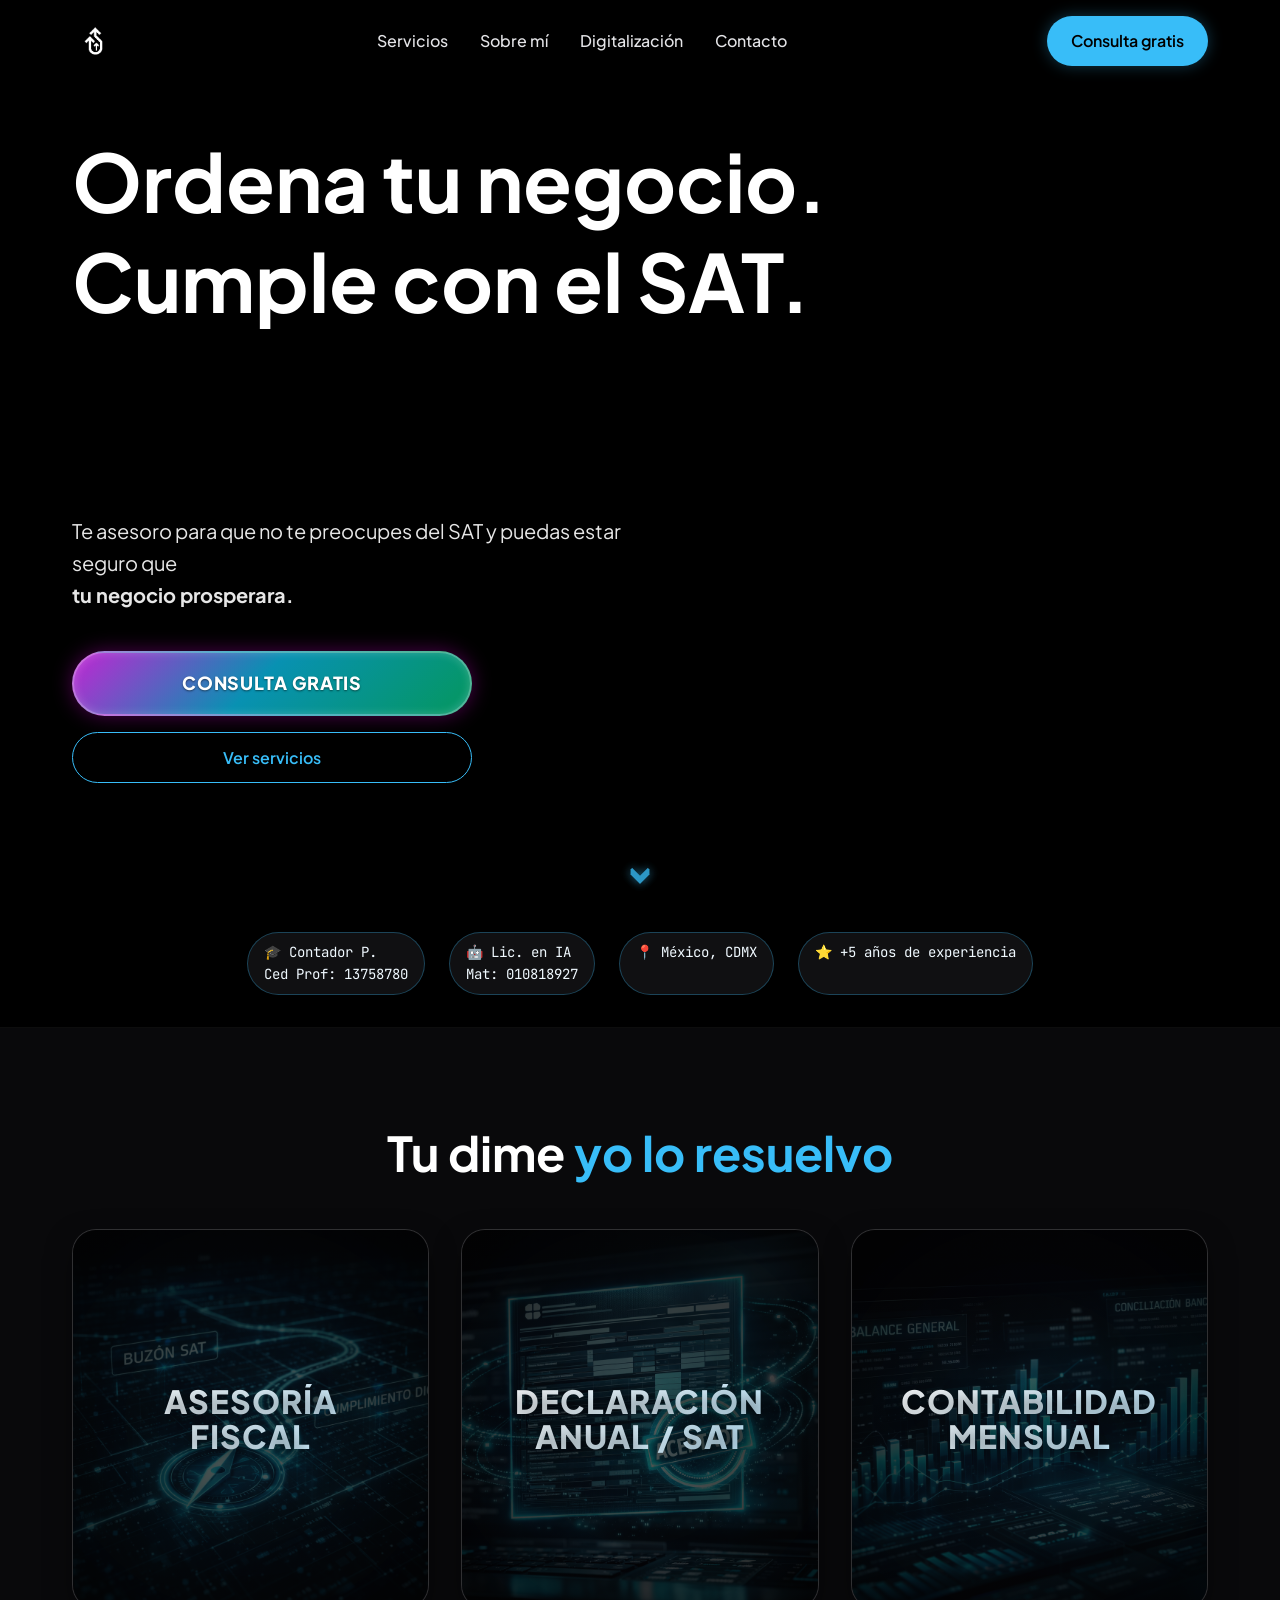
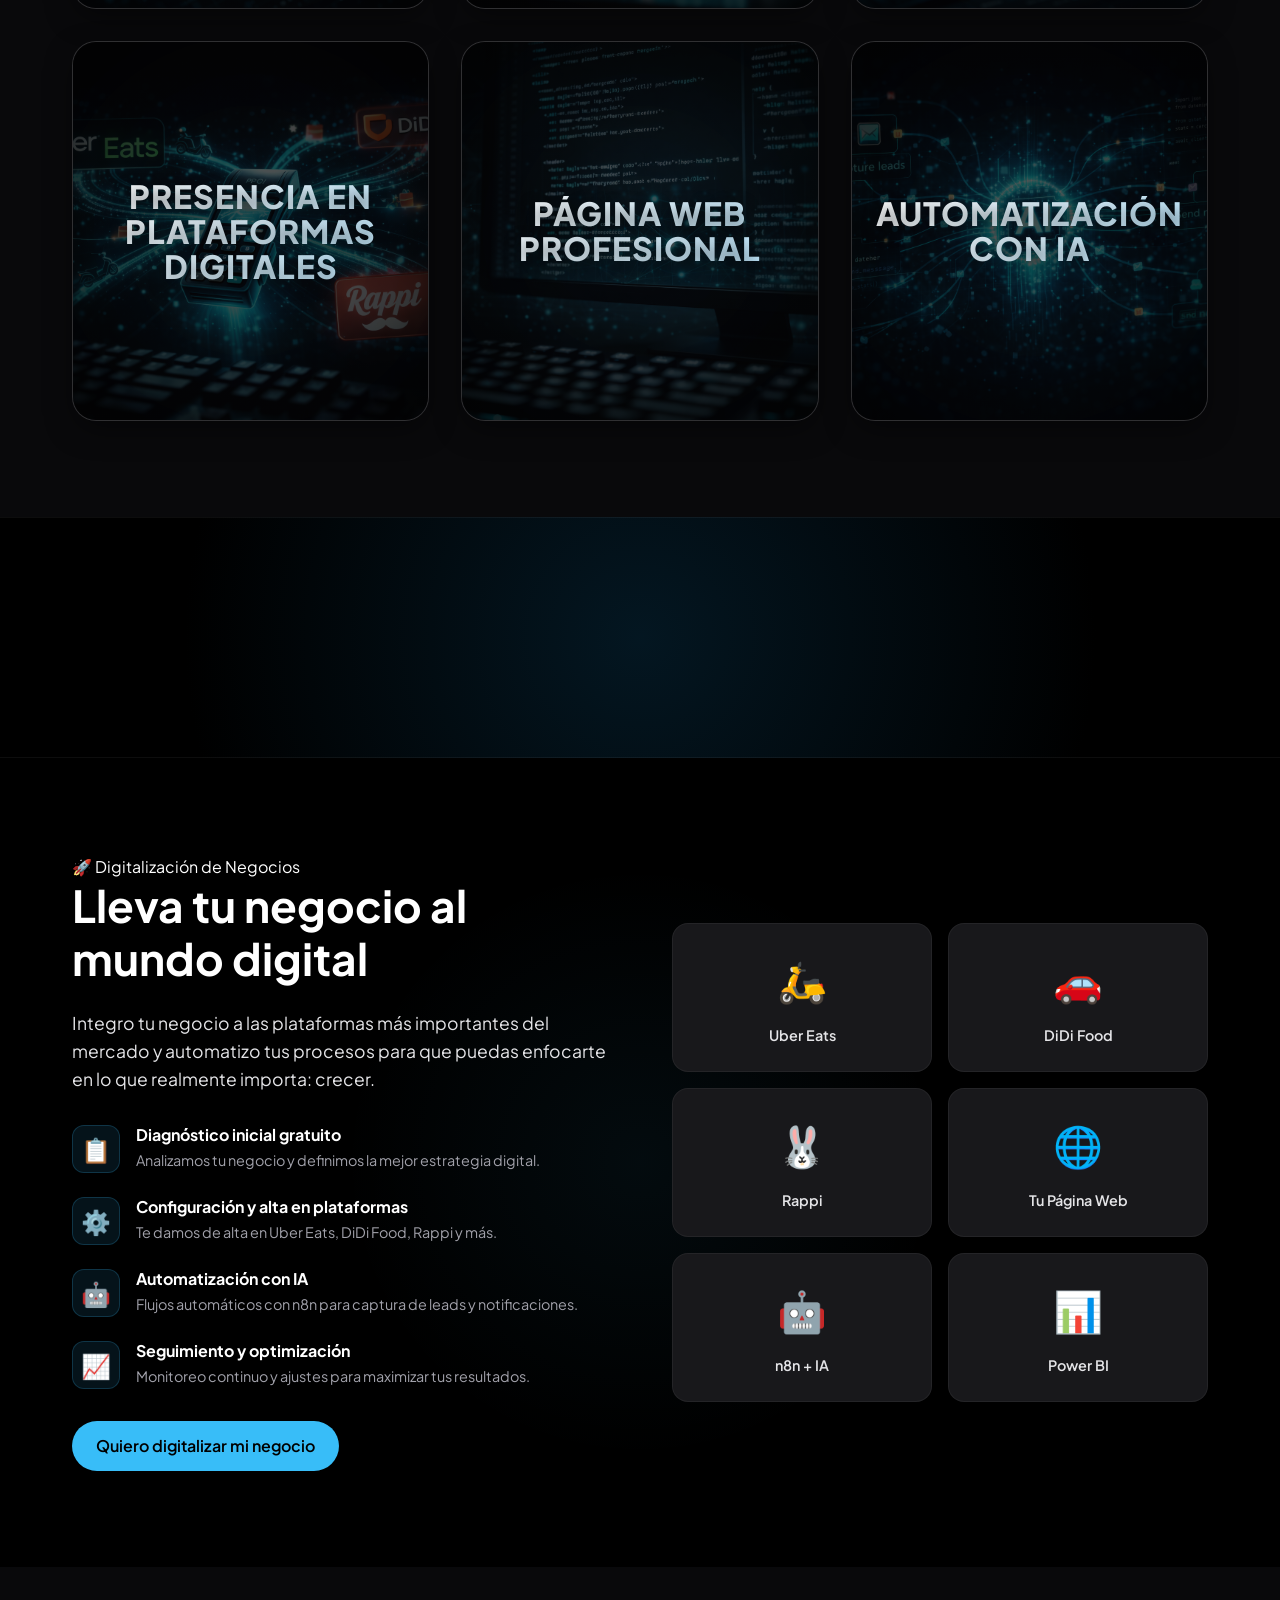
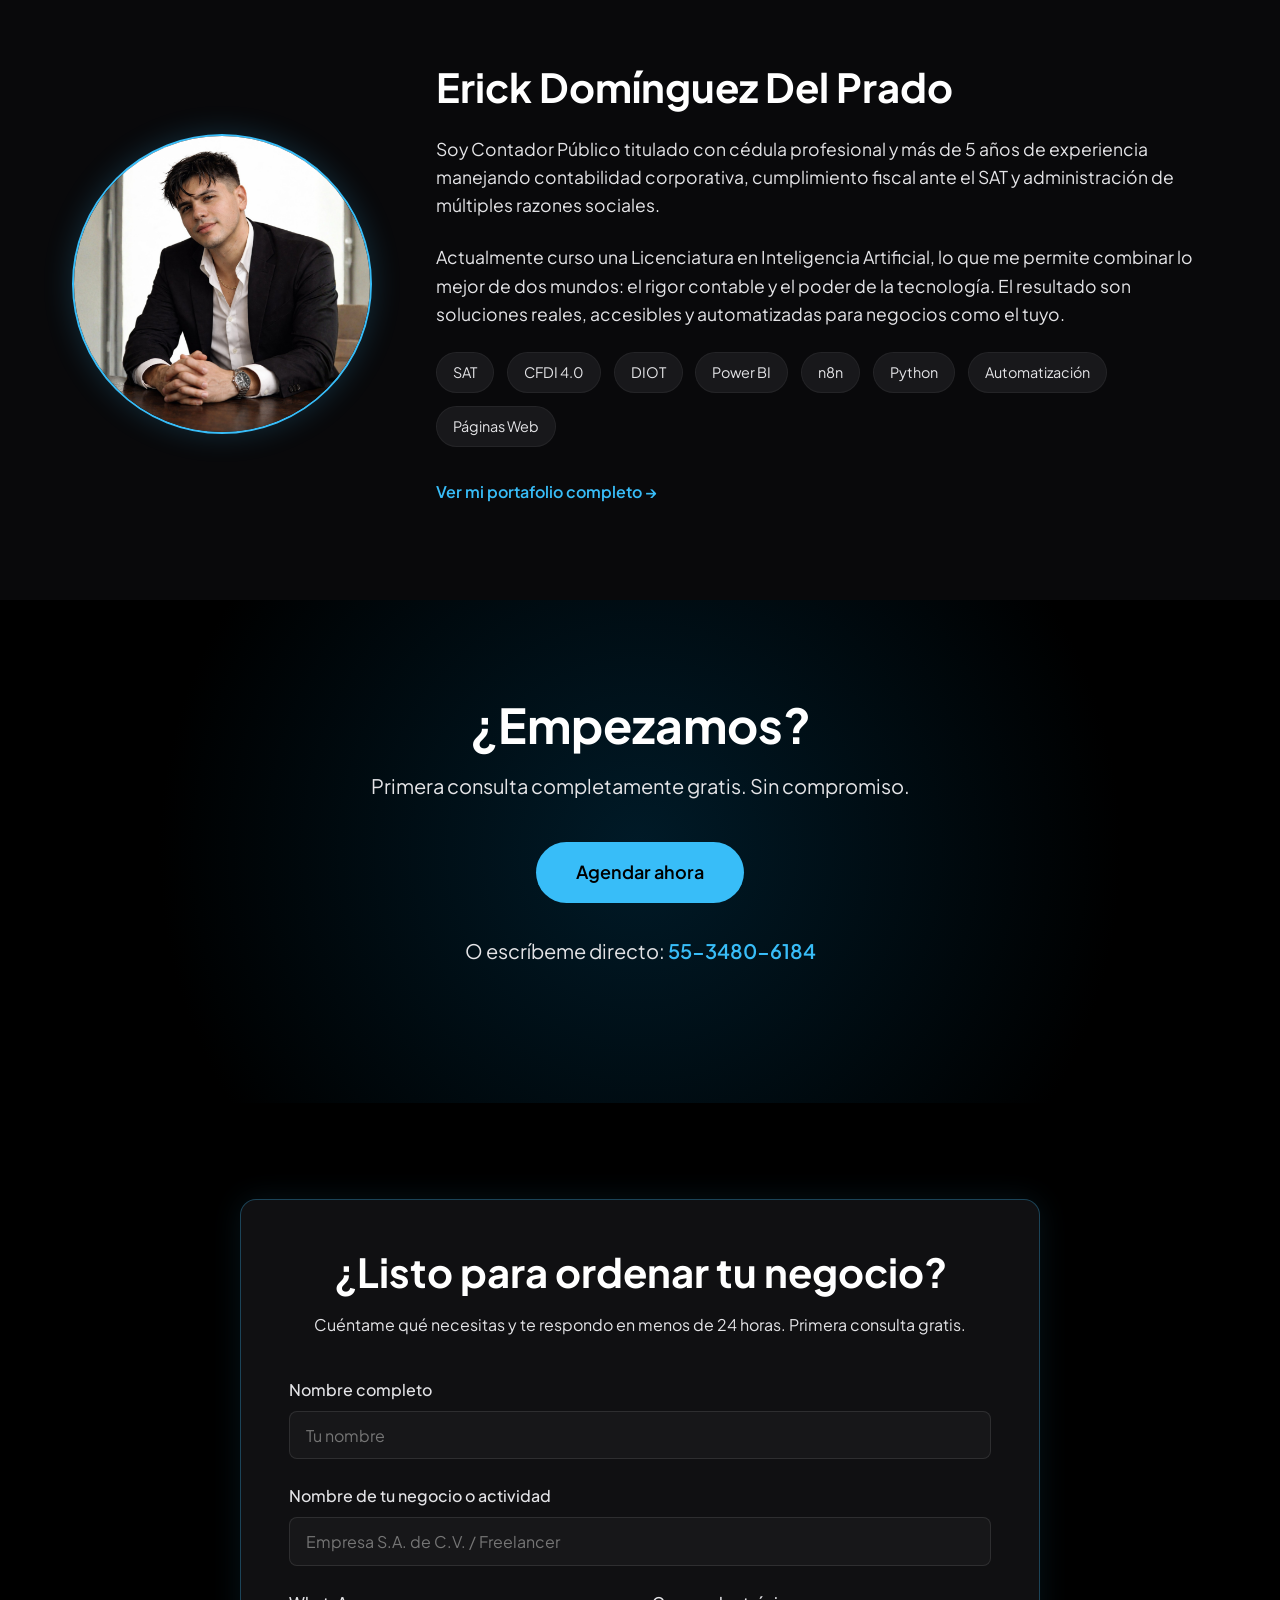
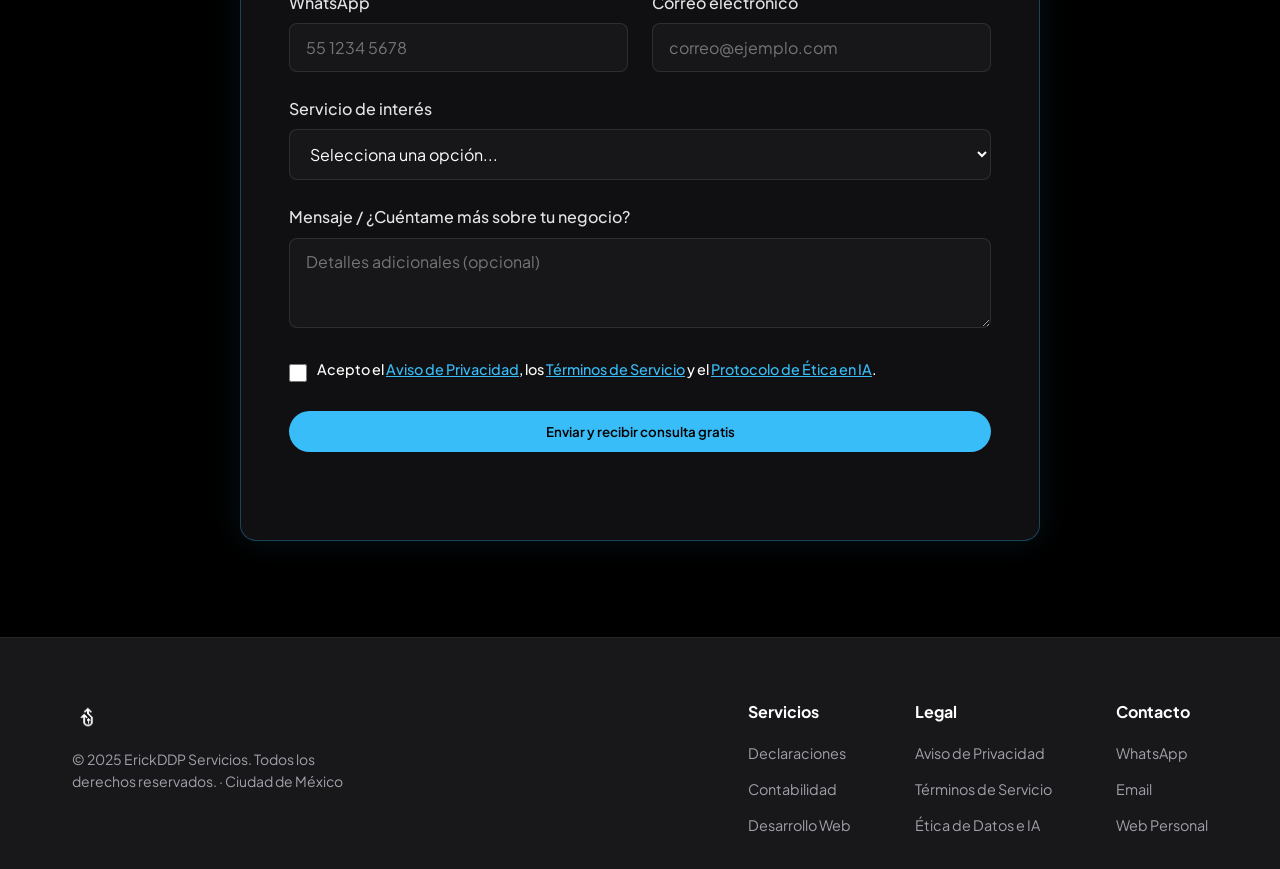
==== commit 826ef252: "v2" ====
--- a/index.html
+++ b/index.html
@@ -4,7 +4,7 @@
 <head>
     <meta charset="UTF-8">
     <meta name="viewport" content="width=device-width, initial-scale=1.0">
-    <title>ErickDDP Servicios | Contador Público + IA</title>
+    <title>ErickDDP | Contador Público + IA</title>
     <meta name="description"
         content="Asesoría fiscal, contabilidad digital y digitalización de negocios con Inteligencia Artificial. Atención directa en CDMX.">
     <link rel="preconnect" href="https://fonts.googleapis.com">
@@ -13,6 +13,7 @@
         href="https://fonts.googleapis.com/css2?family=Inter:wght@300;400;500&family=JetBrains+Mono:wght@400;500&family=Plus+Jakarta+Sans:wght@300;400;500;600;700;800&display=swap"
         rel="stylesheet">
     <link rel="stylesheet" href="styles.css">
+    <link rel="icon" type="image/png" href="images/logo.png">
     <script src="script.js" defer></script>
 </head>
 
@@ -33,7 +34,7 @@
                 <a href="#digitalizacion">Digitalización</a>
                 <a href="#contacto">Contacto</a>
             </div>
-            <a href="#contacto" class="btn btn-primary btn-glow">Agendar consulta gratis</a>
+            <a href="#contacto" class="btn btn-primary btn-glow">Consulta gratis</a>
             <button class="mobile-menu-btn" id="mobileMenuBtn" aria-label="Menú">
                 <span></span>
                 <span></span>
@@ -49,19 +50,23 @@
         <a href="#sobre-mi">Sobre mí</a>
         <a href="#digitalizacion">Digitalización</a>
         <a href="#contacto">Contacto</a>
-        <a href="#contacto" class="btn btn-primary btn-lg">Agendar consulta gratis</a>
+        <a href="#contacto" class="btn btn-primary btn-lg">Consulta gratis</a>
     </div>
 
     <header class="hero">
         <div class="container hero-content">
-            <div class="hero-text">
-                <span class="hero-label reveal">⚡ Contador Público + Inteligencia Artificial</span>
-                <h1 class="reveal reveal-delay-1">Tu negocio merece crecer. <br>Yo te ayudo a lograrlo.</h1>
-                <p class="hero-subtitle reveal reveal-delay-2">Asesoría fiscal, contabilidad digital y digitalización
-                    completa de tu negocio. Precios accesibles, atención directa. Sin despachos intermediarios.</p>
-                <div class="hero-actions reveal reveal-delay-3">
-                    <a href="#contacto" class="btn btn-primary btn-lg">Quiero una consulta gratis</a>
-                    <a href="#servicios" class="btn btn-outline">Ver servicios</a>
+            <div class="hero-text" id="hero-main-layer">
+                <h1 class="reveal reveal-delay-1" id="hero-title">
+                    <span class="phrase phrase-1 active">Ordena tu negocio.</span>
+                    <span class="phrase phrase-2">Cumple con el SAT.</span>
+                    <span class="phrase phrase-3 text-accent">Hazlo crecer.</span>
+                </h1>
+                <p class="hero-subtitle reveal reveal-delay-2" id="hero-subtitle">Te asesoro para que no te preocupes
+                    del SAT y puedas estar seguro que <br> <strong>tu negocio prosperara.</strong></p>
+                <div class="hero-actions reveal reveal-delay-3" id="hero-actions">
+                    <a href="#contacto" class="btn btn-primary btn-lg btn-salvation" id="hero-cta-main">Consulta
+                        gratis</a>
+                    <a href="#servicios" class="btn btn-outline" id="hero-cta-secondary">Ver servicios</a>
                 </div>
             </div>
             <div class="hero-visual reveal reveal-delay-2">
@@ -70,55 +75,15 @@
                     onerror="this.style.display='none'; this.nextElementSibling.style.display='flex'">
                 <!-- SVG Fallback Visual -->
                 <div class="hero-visual-fallback" style="display:none;">
-                    <svg viewBox="0 0 500 500" xmlns="http://www.w3.org/2000/svg">
-                        <defs>
-                            <radialGradient id="glow" cx="50%" cy="50%" r="50%">
-                                <stop offset="0%" stop-color="#38bdf8" stop-opacity="0.3" />
-                                <stop offset="100%" stop-color="#38bdf8" stop-opacity="0" />
-                            </radialGradient>
-                            <linearGradient id="cardGrad" x1="0%" y1="0%" x2="100%" y2="100%">
-                                <stop offset="0%" stop-color="#18181B" />
-                                <stop offset="100%" stop-color="#09090B" />
-                            </linearGradient>
-                        </defs>
-                        <!-- Glow background -->
-                        <circle cx="250" cy="250" r="220" fill="url(#glow)" />
-                        <!-- Main card -->
-                        <rect x="80" y="120" width="340" height="220" rx="16" fill="url(#cardGrad)" stroke="#38bdf8"
-                            stroke-width="1" stroke-opacity="0.4" />
-                        <!-- Chart bars -->
-                        <rect x="120" y="240" width="30" height="70" rx="4" fill="#38bdf8" opacity="0.6" />
-                        <rect x="165" y="210" width="30" height="100" rx="4" fill="#38bdf8" opacity="0.8" />
-                        <rect x="210" y="190" width="30" height="120" rx="4" fill="#38bdf8" />
-                        <rect x="255" y="220" width="30" height="90" rx="4" fill="#38bdf8" opacity="0.7" />
-                        <rect x="300" y="200" width="30" height="110" rx="4" fill="#38bdf8" opacity="0.9" />
-                        <rect x="345" y="170" width="30" height="140" rx="4" fill="#38bdf8" />
-                        <!-- Line chart -->
-                        <polyline points="120,230 165,200 210,180 255,210 300,190 345,160" fill="none" stroke="#7dd3fc"
-                            stroke-width="2" stroke-dasharray="5,3" opacity="0.6" />
-                        <!-- Header text lines -->
-                        <rect x="120" y="145" width="120" height="8" rx="4" fill="#38bdf8" opacity="0.8" />
-                        <rect x="120" y="160" width="80" height="6" rx="3" fill="#71717A" opacity="0.6" />
-                        <!-- Floating small card -->
-                        <rect x="300" y="80" width="140" height="80" rx="12" fill="#18181B" stroke="#38bdf8"
-                            stroke-width="1" stroke-opacity="0.5" />
-                        <rect x="318" y="100" width="60" height="6" rx="3" fill="#38bdf8" opacity="0.7" />
-                        <rect x="318" y="115" width="40" height="6" rx="3" fill="#71717A" opacity="0.5" />
-                        <text x="318" y="148" font-family="monospace" font-size="16" fill="#38bdf8"
-                            font-weight="bold">+20%</text>
-                        <!-- Floating bottom card -->
-                        <rect x="60" y="360" width="130" height="70" rx="12" fill="#18181B" stroke="#38bdf8"
-                            stroke-width="1" stroke-opacity="0.4" />
-                        <text x="80" y="390" font-family="monospace" font-size="11" fill="#A1A1AA">SAT · CFDI 4.0</text>
-                        <rect x="80" y="400" width="70" height="5" rx="2" fill="#38bdf8" opacity="0.6" />
-                        <rect x="80" y="412" width="50" height="5" rx="2" fill="#38bdf8" opacity="0.3" />
-                        <!-- Dots -->
-                        <circle cx="440" cy="150" r="4" fill="#38bdf8" opacity="0.5" />
-                        <circle cx="60" cy="200" r="3" fill="#38bdf8" opacity="0.4" />
-                        <circle cx="420" cy="380" r="5" fill="#38bdf8" opacity="0.3" />
-                        <circle cx="150" cy="450" r="3" fill="#38bdf8" opacity="0.4" />
-                    </svg>
-                </div>
+                    <!-- ... SVG content ... -->
+                </div>
+            </div>
+        </div>
+        <div class="scroll-indicator">
+            <div class="arrow">
+                <span></span>
+                <span></span>
+                <span></span>
             </div>
         </div>
     </header>
@@ -134,9 +99,9 @@
     <section class="social-proof">
         <div class="container">
             <div class="badges-row">
-                <div class="badge glass-pill">🎓 Cédula Profesional · 13758780</div>
-                <div class="badge glass-pill">🤖 Lic. Inteligencia Artificial</div>
-                <div class="badge glass-pill">📍 Ciudad de México</div>
+                <div class="badge glass-pill">🎓 Contador P. <br> Ced Prof: 13758780</div>
+                <div class="badge glass-pill">🤖 Lic. en IA <br> Mat: 010818927</div>
+                <div class="badge glass-pill">📍 México, CDMX </div>
                 <div class="badge glass-pill">⭐ +5 años de experiencia</div>
             </div>
         </div>
@@ -162,10 +127,39 @@
 
     <section id="servicios" class="services">
         <div class="container">
-            <h2 class="section-title reveal">Soluciones <span style="color: var(--primary-400);">Reales</span></h2>
+            <h2 class="section-title reveal">Tu dime <span style="color: var(--primary-400);">yo lo resuelvo</span></h2>
             <div class="services-grid">
+
+
+
+
+
+
+
+                <!-- Card 6 -->
+                <div class="flip-card" id="card-fiscal">
+                    <div class="flip-card-inner">
+                        <div class="flip-card-front">
+                            <img src="images/6.png" alt="Asesoría Fiscal">
+                            <div class="card-overlay">
+                                <h3>Asesoría Fiscal</h3>
+                            </div>
+                        </div>
+                        <div class="flip-card-back">
+                            <h3>Resuelve tus dudas con el SAT</h3>
+                            <p>Aclara problemas fiscales y mantén tu negocio en regla con orientación clara.</p>
+                            <div class="tags">
+                                <span class="tag">SAT</span>
+                                <span class="tag">Buzon SAT</span>
+                                <span class="tag">Fizcalizacion</span>
+                            </div>
+                            <button class="btn btn-sm btn-outline">Más info</button>
+                        </div>
+                    </div>
+                </div>
+
                 <!-- Card 1 -->
-                <div class="flip-card">
+                <div class="flip-card" id="card-sat">
                     <div class="flip-card-inner">
                         <div class="flip-card-front">
                             <img src="images/1.png" alt="Declaración Anual">
@@ -174,20 +168,19 @@
                             </div>
                         </div>
                         <div class="flip-card-back">
-                            <h3>Declaración Anual / SAT</h3>
-                            <p>Cumple con el SAT sin estrés. Calculo y presento tu declaración anual con todo en orden.
-                            </p>
+                            <h3>Cumple correctamente con tu declaración</h3>
+                            <p>Presenta tu declaración anual sin errores y evita multas o problemas fiscales.</p>
                             <div class="tags">
-                                <span class="tag">SAT</span>
-                                <span class="tag">ISR</span>
-                                <span class="tag">CFDI 4.0</span>
+                                <span class="tag">Declaracion de impuestos</span>
+                                <span class="tag">Devoluciones de ISR</span>
+                                <span class="tag">Reporte anual</span>
                             </div>
                             <button class="btn btn-sm btn-outline">Más info</button>
                         </div>
                     </div>
                 </div>
                 <!-- Card 2 -->
-                <div class="flip-card">
+                <div class="flip-card" id="card-mensual">
                     <div class="flip-card-inner">
                         <div class="flip-card-front">
                             <img src="images/2.png" alt="Contabilidad Mensual">
@@ -196,20 +189,40 @@
                             </div>
                         </div>
                         <div class="flip-card-back">
-                            <h3>Contabilidad Mensual</h3>
-                            <p>Lleva tu negocio con orden real. Estados financieros, conciliaciones y reportes claros
-                                cada mes.</p>
+                            <h3>Control financiero mes a mes</h3>
+                            <p>Mantén orden en tus números y entiende realmente cómo va tu negocio.</p>
                             <div class="tags">
-                                <span class="tag">Balance</span>
-                                <span class="tag">Reportes</span>
-                                <span class="tag">Dashboards</span>
+                                <span class="tag">Estados Financieros</span>
+                                <span class="tag">Conciliaciones</span>
+                                <span class="tag">Control</span>
                             </div>
                             <button class="btn btn-sm btn-outline">Más info</button>
                         </div>
                     </div>
                 </div>
+                <!-- Card 4 -->
+                <div class="flip-card" id="card-plataformas">
+                    <div class="flip-card-inner">
+                        <div class="flip-card-front">
+                            <img src="images/4.png" alt="Integración Plataformas">
+                            <div class="card-overlay">
+                                <h3>Presencia en Plataformas Digitales</h3>
+                            </div>
+                        </div>
+                        <div class="flip-card-back">
+                            <h3>Tu negocio en más lugares</h3>
+                            <p>Publica y posiciona tu negocio en plataformas digitales para llegar a más clientes.</p>
+                            <div class="tags">
+                                <span class="tag">Marketplace</span>
+                                <span class="tag">Redes Sociales</span>
+                                <span class="tag">Servicios Online</span>
+                            </div>
+                            <button class="btn btn-sm btn-outline">Más info</button>
+                        </div>
+                    </div>
+                </div>
                 <!-- Card 3 -->
-                <div class="flip-card">
+                <div class="flip-card" id="card-web">
                     <div class="flip-card-inner">
                         <div class="flip-card-front">
                             <img src="images/3.png" alt="Página Web Profesional">
@@ -218,40 +231,20 @@
                             </div>
                         </div>
                         <div class="flip-card-back">
-                            <h3>Página Web Profesional</h3>
-                            <p>Tu negocio necesita presencia digital. Diseño y desarrollo tu sitio web desde cero.</p>
+                            <h3>Tu negocio visible en internet</h3>
+                            <p>Un sitio web profesional que genere confianza y atraiga nuevos clientes.</p>
                             <div class="tags">
-                                <span class="tag">Diseño</span>
-                                <span class="tag">Dominio</span>
+                                <span class="tag">Sitio Web</span>
+                                <span class="tag">Dominio y Hosting</span>
                                 <span class="tag">SEO básico</span>
                             </div>
                             <button class="btn btn-sm btn-outline">Más info</button>
                         </div>
                     </div>
                 </div>
-                <!-- Card 4 -->
-                <div class="flip-card">
-                    <div class="flip-card-inner">
-                        <div class="flip-card-front">
-                            <img src="images/4.png" alt="Integración Plataformas">
-                            <div class="card-overlay">
-                                <h3>Plataformas Digitales</h3>
-                            </div>
-                        </div>
-                        <div class="flip-card-back">
-                            <h3>Plataformas Digitales</h3>
-                            <p>Integra tu negocio a Uber Eats, DiDi Food, Rappi y más. Más canales, más ventas.</p>
-                            <div class="tags">
-                                <span class="tag">Uber Eats</span>
-                                <span class="tag">DiDi</span>
-                                <span class="tag">Rappi</span>
-                            </div>
-                            <button class="btn btn-sm btn-outline">Más info</button>
-                        </div>
-                    </div>
-                </div>
+
                 <!-- Card 5 -->
-                <div class="flip-card">
+                <div class="flip-card" id="card-ia">
                     <div class="flip-card-inner">
                         <div class="flip-card-front">
                             <img src="images/5.png" alt="Automatización IA">
@@ -260,38 +253,18 @@
                             </div>
                         </div>
                         <div class="flip-card-back">
-                            <h3>Automatización con IA</h3>
-                            <p>Flujos inteligentes con n8n, captura de leads automática, notificaciones y más.</p>
+                            <h3>Procesos que trabajan por ti</h3>
+                            <p>Automatiza tareas y flujos de trabajo para ahorrar tiempo y operar mejor.</p>
                             <div class="tags">
-                                <span class="tag">n8n</span>
-                                <span class="tag">Python</span>
                                 <span class="tag">IA</span>
+                                <span class="tag">n8n - Make</span>
+                                <span class="tag">Scripts</span>
                             </div>
                             <button class="btn btn-sm btn-outline">Más info</button>
                         </div>
                     </div>
                 </div>
-                <!-- Card 6 -->
-                <div class="flip-card">
-                    <div class="flip-card-inner">
-                        <div class="flip-card-front">
-                            <img src="images/6.png" alt="Asesoría Fiscal">
-                            <div class="card-overlay">
-                                <h3>Asesoría Fiscal</h3>
-                            </div>
-                        </div>
-                        <div class="flip-card-back">
-                            <h3>Asesoría Fiscal</h3>
-                            <p>¿Tienes dudas con el SAT, DIOT o CFDI? Te oriento paso a paso con soluciones reales.</p>
-                            <div class="tags">
-                                <span class="tag">DIOT</span>
-                                <span class="tag">Buzon SAT</span>
-                                <span class="tag">PM</span>
-                            </div>
-                            <button class="btn btn-sm btn-outline">Más info</button>
-                        </div>
-                    </div>
-                </div>
+
             </div>
         </div>
     </section>
@@ -438,7 +411,7 @@
     <section id="sobre-mi" class="about-section">
         <div class="container about-content">
             <div class="about-image">
-                <img src="images/prof.png" alt="Erick Domínguez Del Prado"
+                <img src="images/perfil.png" alt="Erick Domínguez Del Prado"
                     onerror="this.style.display='none'; this.nextElementSibling.style.display='flex'">
                 <div class="fallback-avatar">ED</div>
             </div>
@@ -512,8 +485,7 @@
                     </div>
                     <div class="form-group">
                         <label for="negocio">Nombre de tu negocio o actividad</label>
-                        <input type="text" id="negocio" name="negocio"
-                            placeholder="Empresa S.A. de C.V. / Freelancer">
+                        <input type="text" id="negocio" name="negocio" placeholder="Empresa S.A. de C.V. / Freelancer">
                     </div>
                     <div class="form-row">
                         <div class="form-group">
@@ -545,10 +517,19 @@
                             placeholder="Detalles adicionales (opcional)"></textarea>
                     </div>
 
-                    <div class="form-group checkbox-group" style="display: flex; align-items: flex-start; gap: 10px; margin-bottom: 24px;">
-                        <input type="checkbox" id="acepto_privacidad" name="Acepto_Privacidad" required style="margin-top: 5px; cursor: pointer; width: 18px; height: 18px; flex-shrink: 0; accent-color: var(--primary-400);">
-                        <label for="acepto_privacidad" style="font-size: 0.9rem; color: var(--text-muted); line-height: 1.4; display: inline; cursor: pointer;">
-                            Acepto el <a href="aviso-privacidad.html" target="_blank" style="color: var(--primary-400); text-decoration: underline;">Aviso de Privacidad</a>, los <a href="legal.html#terminos" target="_blank" style="color: var(--primary-400); text-decoration: underline;">Términos de Servicio</a> y el <a href="legal.html#etica" target="_blank" style="color: var(--primary-400); text-decoration: underline;">Protocolo de Ética en IA</a>.
+                    <div class="form-group checkbox-group"
+                        style="display: flex; align-items: flex-start; gap: 10px; margin-bottom: 24px;">
+                        <input type="checkbox" id="acepto_privacidad" name="Acepto_Privacidad" required
+                            style="margin-top: 5px; cursor: pointer; width: 18px; height: 18px; flex-shrink: 0; accent-color: var(--primary-400);">
+                        <label for="acepto_privacidad"
+                            style="font-size: 0.9rem; color: var(--text-muted); line-height: 1.4; display: inline; cursor: pointer;">
+                            Acepto el <a href="aviso-privacidad.html" target="_blank"
+                                style="color: var(--primary-400); text-decoration: underline;">Aviso de Privacidad</a>,
+                            los <a href="legal.html#terminos" target="_blank"
+                                style="color: var(--primary-400); text-decoration: underline;">Términos de Servicio</a>
+                            y el <a href="legal.html#etica" target="_blank"
+                                style="color: var(--primary-400); text-decoration: underline;">Protocolo de Ética en
+                                IA</a>.
                         </label>
                     </div>
 
--- a/styles.css
+++ b/styles.css
@@ -238,95 +238,241 @@
 
 /* Hero Section */
 .hero {
-    min-height: 100vh;
-    display: flex;
+    height: 100vh;
+    display: flex;
+    align-items: flex-start;
+    /* Move higher */
+    justify-content: center;
+    position: relative;
+    padding-top: 15vh;
+    /* Higher positioning */
+    overflow: hidden;
+    text-align: left;
+    /* Left alignment */
+}
+
+.hero-content {
+    display: flex;
+    flex-direction: column;
+    align-items: flex-start;
+    /* Left alignment */
+    gap: 1.5rem;
+    z-index: 2;
+    width: 100%;
+    padding-left: var(--container-padding);
+}
+
+.hero-text {
+    max-width: 900px;
+    width: 100%;
+}
+
+#hero-title {
+    font-size: clamp(2.25rem, 9vw, 5rem);
+    line-height: 1.15;
+    margin-bottom: 5rem;
+    /* Large space to lower description */
+    position: relative;
+    display: flex;
+    flex-direction: column;
+}
+
+#hero-title .phrase {
+    opacity: 0;
+    transform: translateY(15px);
+    transition: all 0.6s cubic-bezier(0.4, 0, 0.2, 1);
+    display: block;
+    margin-bottom: 0.5rem;
+}
+
+#hero-title .phrase.active {
+    opacity: 1;
+    transform: translateY(0);
+}
+
+#hero-title span.text-accent {
+    display: inline-block;
+    background: linear-gradient(90deg, #c026d3, #0891b2, #c026d3, #0891b2, #c026d3);
+    background-size: 200% auto;
+    -webkit-background-clip: text;
+    background-clip: text;
+    -webkit-text-fill-color: transparent;
+    animation: holographic-shimmer 3s linear infinite, breathing-text 4s ease-in-out infinite;
+    filter: drop-shadow(0 0 15px rgba(192, 38, 211, 0.4));
+    font-weight: 900;
+}
+
+@keyframes holographic-shimmer {
+    0% {
+        background-position: 0% center;
+    }
+
+    100% {
+        background-position: 200% center;
+    }
+}
+
+@keyframes breathing-text {
+
+    0%,
+    100% {
+        transform: scale(1);
+        filter: drop-shadow(0 0 15px rgba(255, 0, 255, 0.4));
+    }
+
+    50% {
+        transform: scale(1.15);
+        filter: drop-shadow(0 0 35px rgba(0, 255, 255, 0.8));
+    }
+}
+
+.hero-subtitle {
+    font-size: clamp(1rem, 4vw, 1.25rem);
+    color: var(--text-secondary);
+    margin: 0 0 2.5rem 0;
+    /* Left alignment */
+    max-width: 600px;
+}
+
+.hero-actions {
+    display: flex;
+    flex-direction: column;
+    gap: 1rem;
+    width: 100%;
+    max-width: 400px;
+    margin: 0;
+    /* Left alignment */
+}
+
+/* Iridescent (Tornasol) Salvation Button */
+.btn-salvation {
+    background: linear-gradient(135deg,
+            #c026d3 0%,
+            #0891b2 25%,
+            #059669 50%,
+            #0891b2 75%,
+            #c026d3 100%);
+    background-size: 200% auto;
+    color: #fff !important;
+    text-shadow: 0 1px 2px rgba(0, 0, 0, 0.5);
+    font-weight: 800;
+    text-transform: uppercase;
+    letter-spacing: 0.05em;
+    border: 2px solid rgba(255, 255, 255, 0.3);
+    box-shadow: 0 0 20px rgba(255, 0, 255, 0.3), inset 0 0 10px rgba(255, 255, 255, 0.2);
+    animation: holographic-shimmer 4s linear infinite, salvation-pulse 2s infinite;
+    transition: all 0.4s cubic-bezier(0.175, 0.885, 0.32, 1.275);
+}
+
+.btn-salvation:hover {
+    transform: scale(1.1) translateY(-5px) !important;
+    box-shadow: 0 0 40px rgba(0, 255, 255, 0.6), inset 0 0 20px rgba(255, 255, 255, 0.5);
+    filter: brightness(1.2);
+}
+
+@keyframes salvation-pulse {
+    0% {
+        box-shadow: 0 0 15px rgba(255, 0, 255, 0.3);
+    }
+
+    50% {
+        box-shadow: 0 0 35px rgba(0, 255, 255, 0.5);
+    }
+
+    100% {
+        box-shadow: 0 0 15px rgba(255, 0, 255, 0.3);
+    }
+}
+
+/* Scroll Indicator - Mobile Style */
+.scroll-indicator {
+    position: absolute;
+    bottom: 25px;
+    left: 50%;
+    transform: translateX(-50%);
+    display: flex;
+    flex-direction: column;
     align-items: center;
-    position: relative;
-    padding-top: 80px;
-    /* navbar height */
-    overflow: hidden;
-}
-
-.hero-content {
-    display: grid;
-    grid-template-columns: 1fr 1fr;
-    gap: 4rem;
+    gap: 4px;
+    opacity: 0.8;
+    z-index: 5;
+}
+
+.arrow {
+    display: flex;
+    flex-direction: column;
     align-items: center;
-    position: relative;
-    z-index: 2;
-}
-
-.hero-label {
-    display: inline-block;
-    color: var(--primary-400);
-    font-weight: 600;
-    font-size: 0.875rem;
-    text-transform: uppercase;
-    letter-spacing: 0.1em;
-    margin-bottom: 1rem;
-}
-
-.hero h1 {
-    font-size: 4.75rem;
-    /* 76px */
-    font-weight: 800;
-    letter-spacing: -0.02em;
-    margin-bottom: 1.5rem;
-    line-height: 1.1;
-}
-
-.hero-subtitle {
-    font-size: 1.25rem;
-    color: var(--text-secondary);
-    margin-bottom: 2.5rem;
-    max-width: 500px;
-}
-
-.hero-actions {
-    display: flex;
-    gap: 1rem;
-}
-
-.hero-visual {
-    position: relative;
-    display: flex;
-    justify-content: center;
-    align-items: center;
-}
-
-.floating-image {
-    width: 100%;
-    max-width: 600px;
-    animation: float 6s ease-in-out infinite;
-    z-index: 2;
-}
-
-.visual-glow {
-    position: absolute;
-    width: 300px;
-    height: 300px;
-    background: var(--primary-400);
-    filter: blur(100px);
-    opacity: 0.2;
-    border-radius: 50%;
-    z-index: 1;
-    top: 50%;
-    left: 50%;
-    transform: translate(-50%, -50%);
-}
-
-@keyframes float {
+}
+
+.arrow span {
+    display: block;
+    width: 14px;
+    height: 14px;
+    border-bottom: 3px solid var(--primary-400);
+    border-right: 3px solid var(--primary-400);
+    transform: rotate(45deg);
+    margin: -6px;
+    animation: scroll-arrow-minimal 1.5s infinite;
+    filter: drop-shadow(0 0 5px var(--accent-glow));
+}
+
+.arrow span:nth-child(2) {
+    animation-delay: -0.2s;
+}
+
+.arrow span:nth-child(3) {
+    animation-delay: -0.4s;
+}
+
+@keyframes scroll-arrow-minimal {
     0% {
-        transform: translateY(0px);
+        opacity: 0;
+        transform: rotate(45deg) translate(-15px, -15px);
     }
 
     50% {
-        transform: translateY(-20px);
+        opacity: 1;
     }
 
     100% {
-        transform: translateY(0px);
-    }
+        opacity: 0;
+        transform: rotate(45deg) translate(15px, 15px);
+    }
+}
+
+/* Tension State - Keep logic if needed */
+.hero-tension-active #hero-main-layer {
+    animation: tension-shake 8s infinite linear;
+}
+
+@keyframes tension-shake {
+
+    0%,
+    95%,
+    100% {
+        transform: translateX(0);
+    }
+
+    96% {
+        transform: translateX(2px);
+    }
+
+    97% {
+        transform: translateX(-2px);
+    }
+
+    98% {
+        transform: translateX(2px);
+    }
+
+    99% {
+        transform: translateX(-2px);
+    }
+}
+
+.hero-tension-active #hero-subtitle {
+    opacity: 0.9;
+    color: #fff;
 }
 
 /* Social Proof */
@@ -368,9 +514,8 @@
 
 .flip-card {
     background-color: transparent;
-    height: 300px;
-    /* Fixed height for homogeneity */
-    perspective: 1000px;
+    height: 380px;
+    perspective: 1200px;
     cursor: pointer;
 }
 
@@ -379,13 +524,14 @@
     width: 100%;
     height: 100%;
     text-align: center;
-    transition: transform 0.8s;
+    transition: transform 0.7s cubic-bezier(0.4, 0, 0.2, 1);
     transform-style: preserve-3d;
-    border-radius: 1rem;
-    box-shadow: 0 4px 6px -1px rgba(0, 0, 0, 0.1);
-}
-
-.flip-card:hover .flip-card-inner {
+    border-radius: 1.5rem;
+    box-shadow: 0 10px 30px -5px rgba(0, 0, 0, 0.5);
+}
+
+.flip-card:hover .flip-card-inner,
+.flip-card.flipped-active .flip-card-inner {
     transform: rotateY(180deg);
 }
 
@@ -396,15 +542,16 @@
     height: 100%;
     -webkit-backface-visibility: hidden;
     backface-visibility: hidden;
-    border-radius: 1rem;
+    border-radius: 1.5rem;
     overflow: hidden;
+    border: 1px solid rgba(255, 255, 255, 0.1);
 }
 
 .flip-card-front {
     background-color: var(--bg-tertiary);
     display: flex;
-    align-items: flex-end;
-    /* Title at bottom */
+    align-items: center;
+    justify-content: center;
 }
 
 .flip-card-front img {
@@ -415,21 +562,45 @@
     height: 100%;
     object-fit: cover;
     z-index: 1;
+    opacity: 0.6;
+    transition: transform 0.8s ease, opacity 0.5s ease;
+}
+
+.flip-card:hover .flip-card-front img {
+    transform: scale(1.15);
     opacity: 0.8;
 }
 
 .card-overlay {
     position: relative;
     z-index: 2;
-    background: linear-gradient(to top, rgba(0, 0, 0, 0.9), transparent);
-    width: 100%;
-    padding: 1.5rem;
-    text-align: left;
+    background: radial-gradient(circle, rgba(0, 0, 0, 0.4) 0%, rgba(0, 0, 0, 0.8) 100%);
+    width: 100%;
+    height: 100%;
+    display: flex;
+    align-items: center;
+    justify-content: center;
+    padding: 2rem;
+    text-align: center;
+    transition: background 0.5s ease;
+}
+
+.flip-card:hover .card-overlay {
+    background: radial-gradient(circle, rgba(56, 189, 248, 0.1) 0%, rgba(0, 0, 0, 0.8) 100%);
 }
 
 .card-overlay h3 {
     margin: 0;
-    font-size: 1.25rem;
+    font-size: 2rem;
+    font-weight: 800;
+    text-transform: uppercase;
+    letter-spacing: 1px;
+    line-height: 1.1;
+    text-shadow: 0 5px 15px rgba(0, 0, 0, 0.5);
+    background: linear-gradient(135deg, #fff 0%, var(--primary-200) 100%);
+    -webkit-background-clip: text;
+    background-clip: text;
+    -webkit-text-fill-color: transparent;
 }
 
 .flip-card-back {
@@ -883,8 +1054,12 @@
 }
 
 /* Flip card mobile active state */
-.flip-card-inner.flipped-active {
+.flip-card.flipped-active .flip-card-inner {
     transform: rotateY(180deg);
+}
+
+.flip-card.flipped-active {
+    z-index: 10;
 }
 
 /* Select dark option fix */
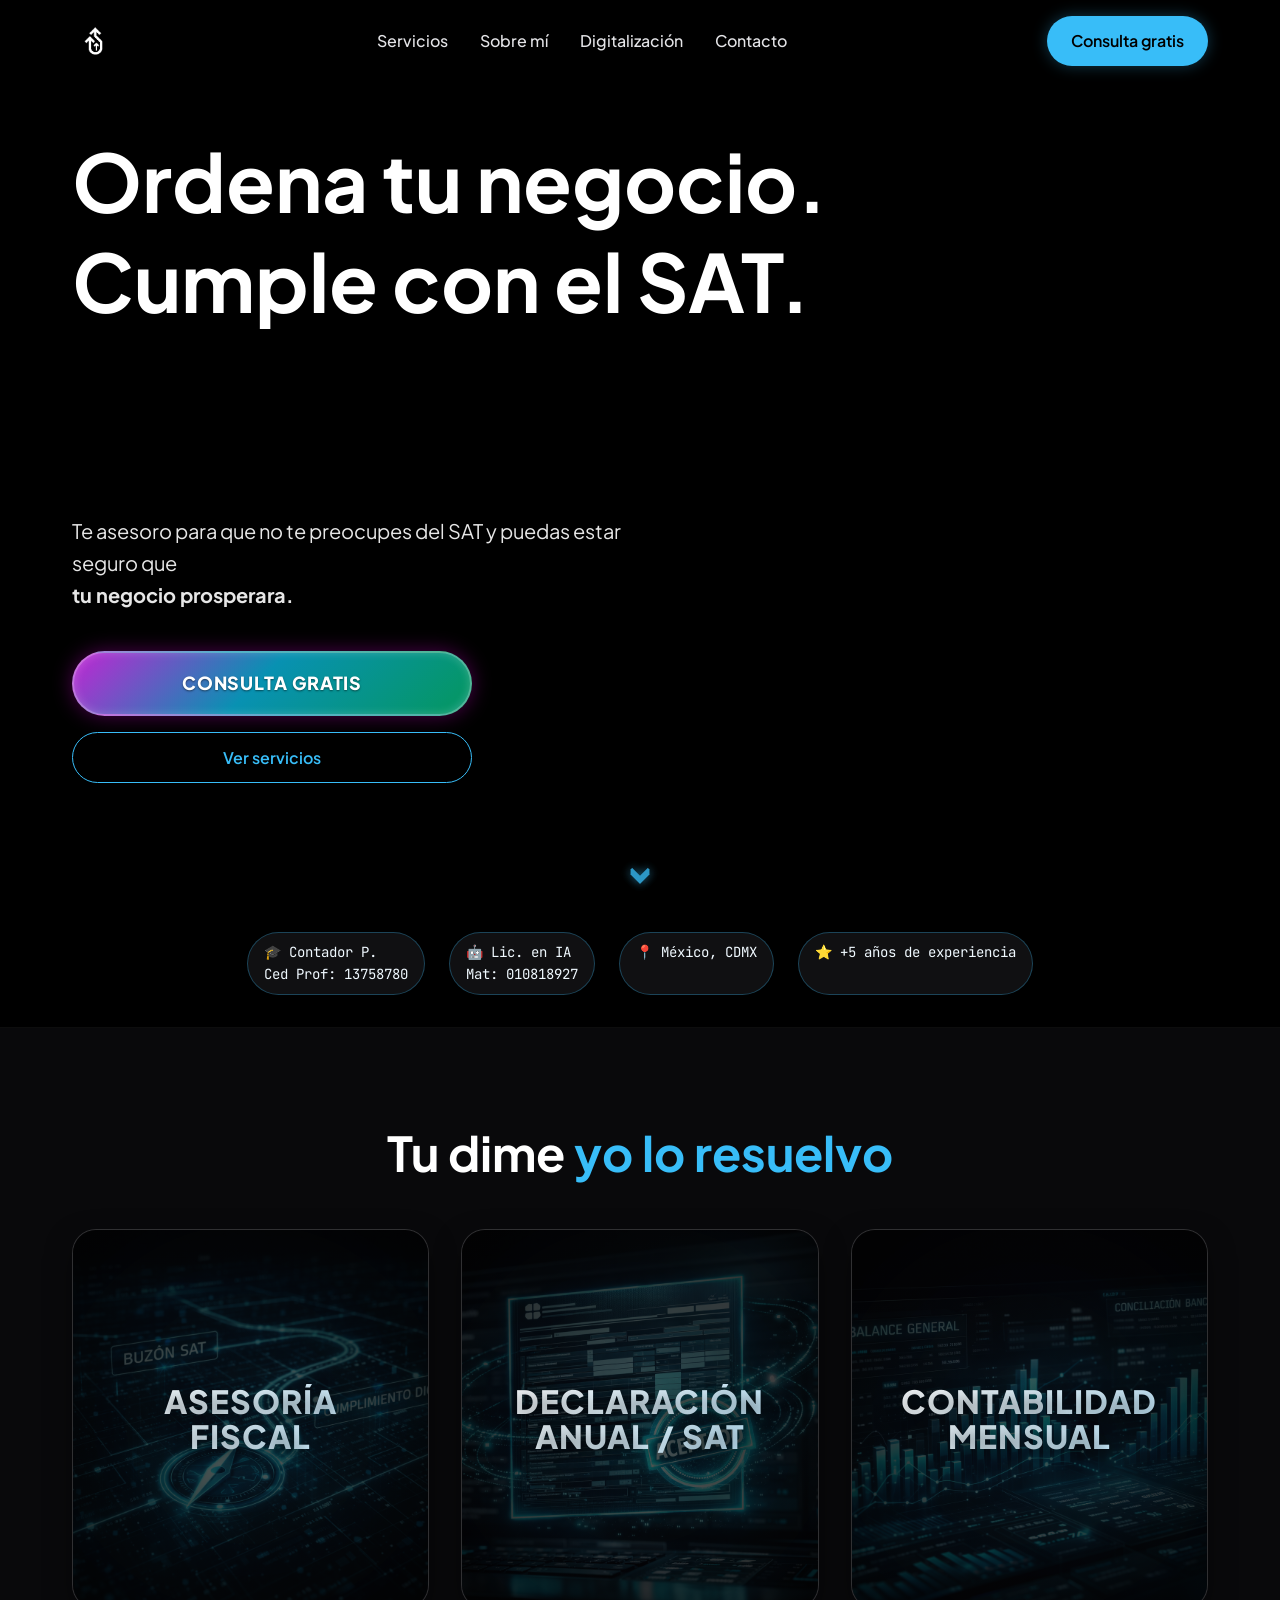
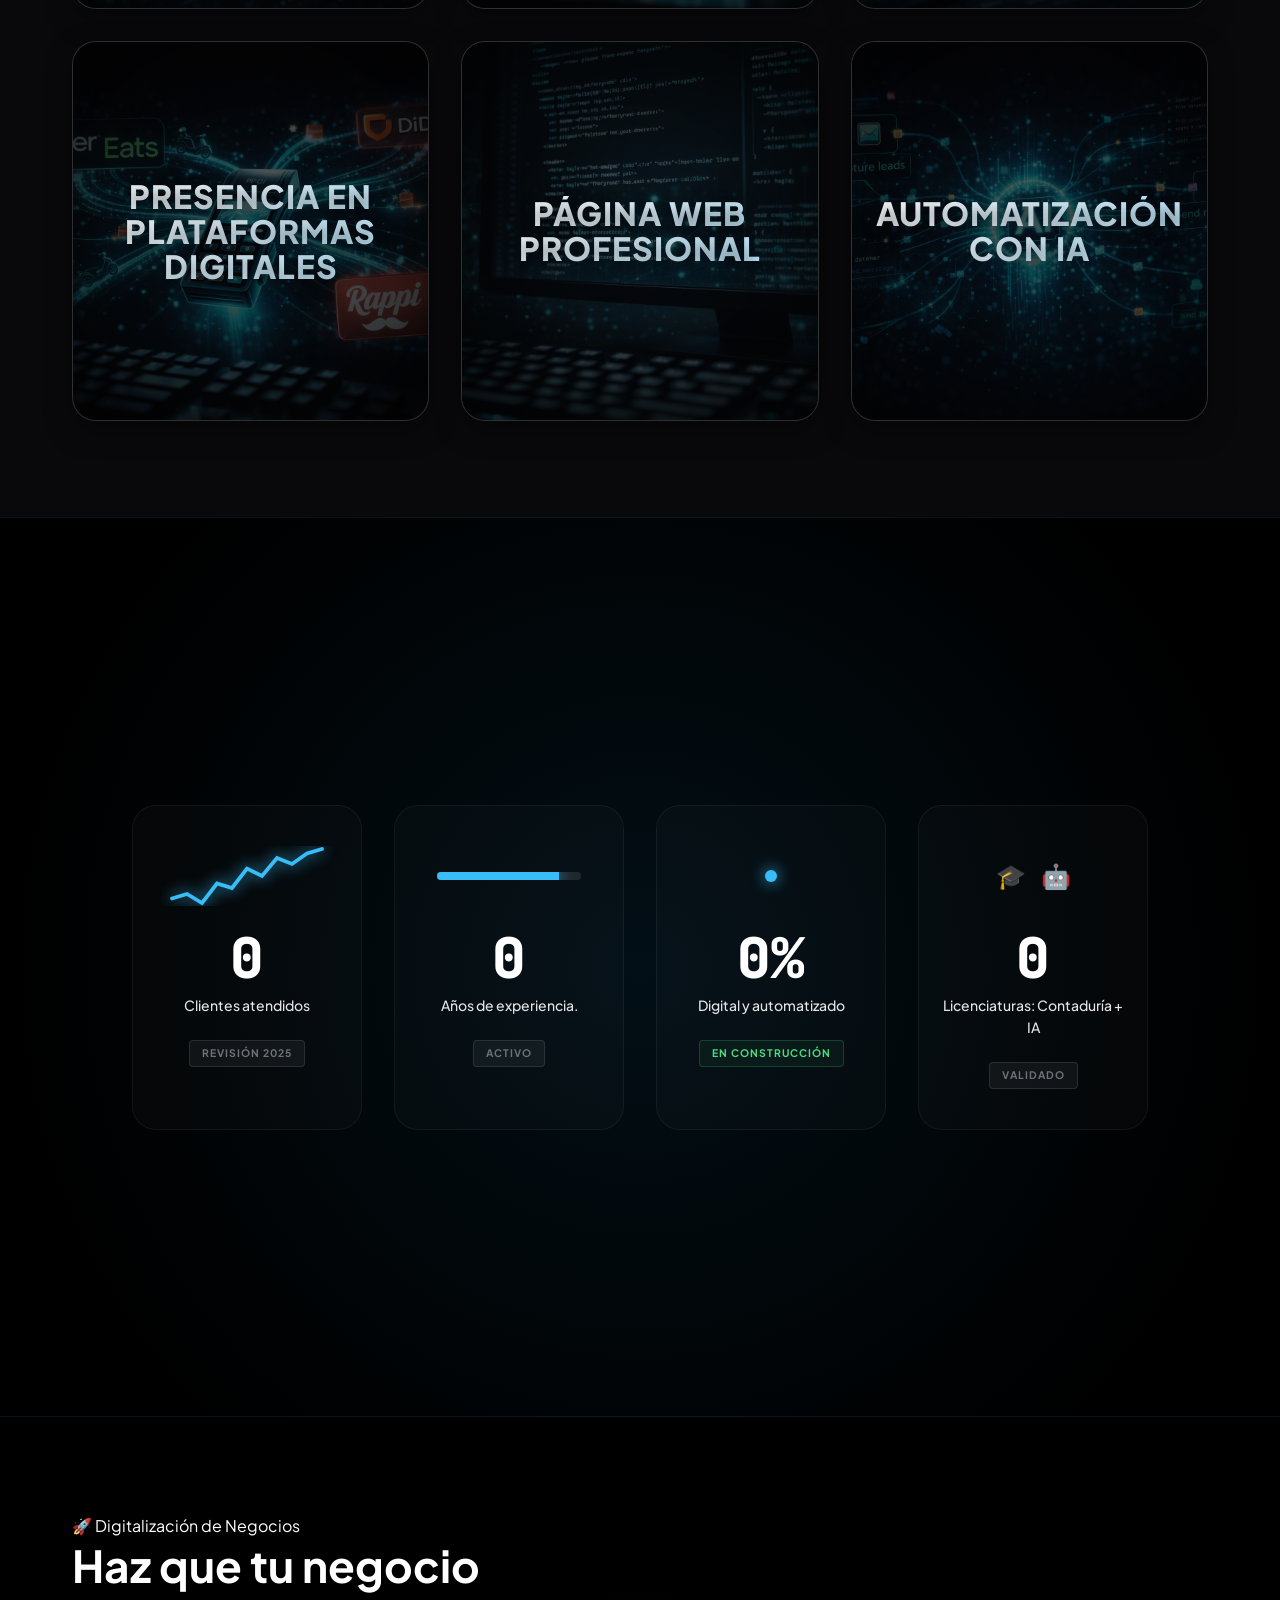
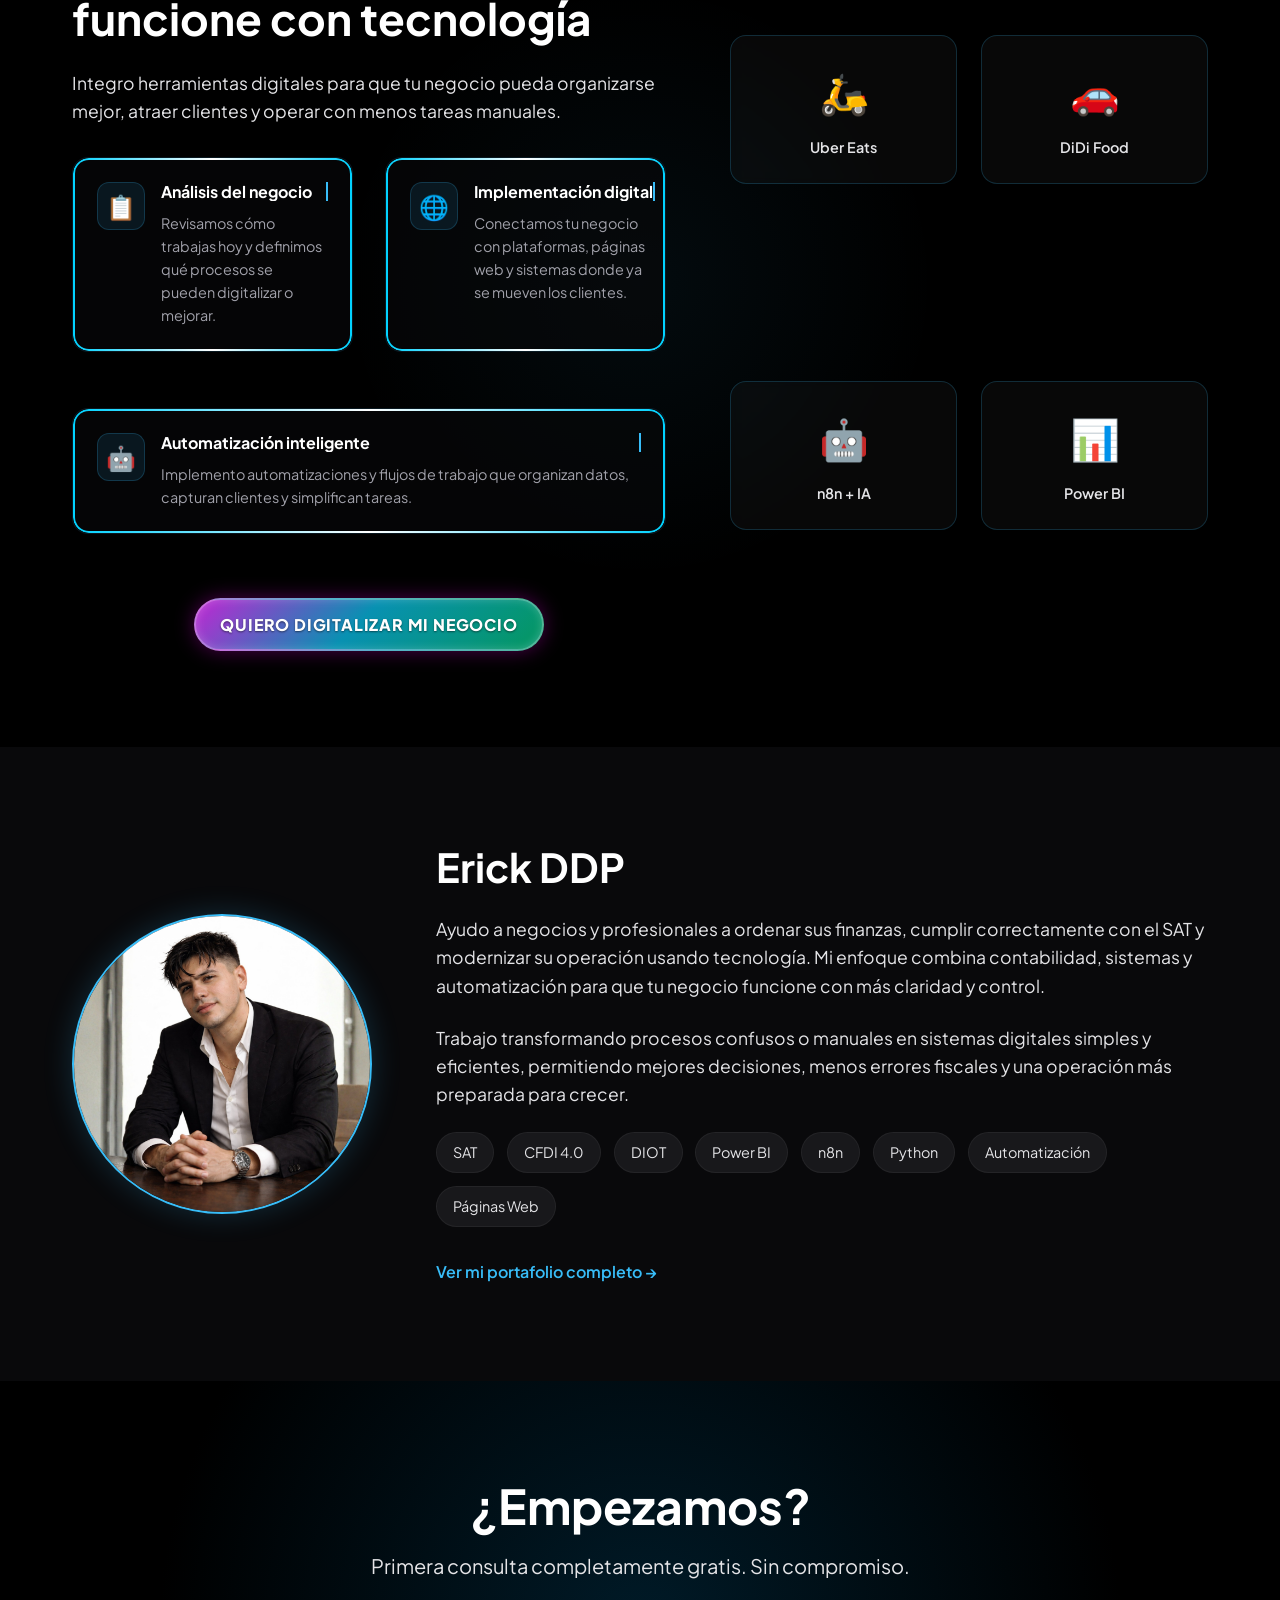
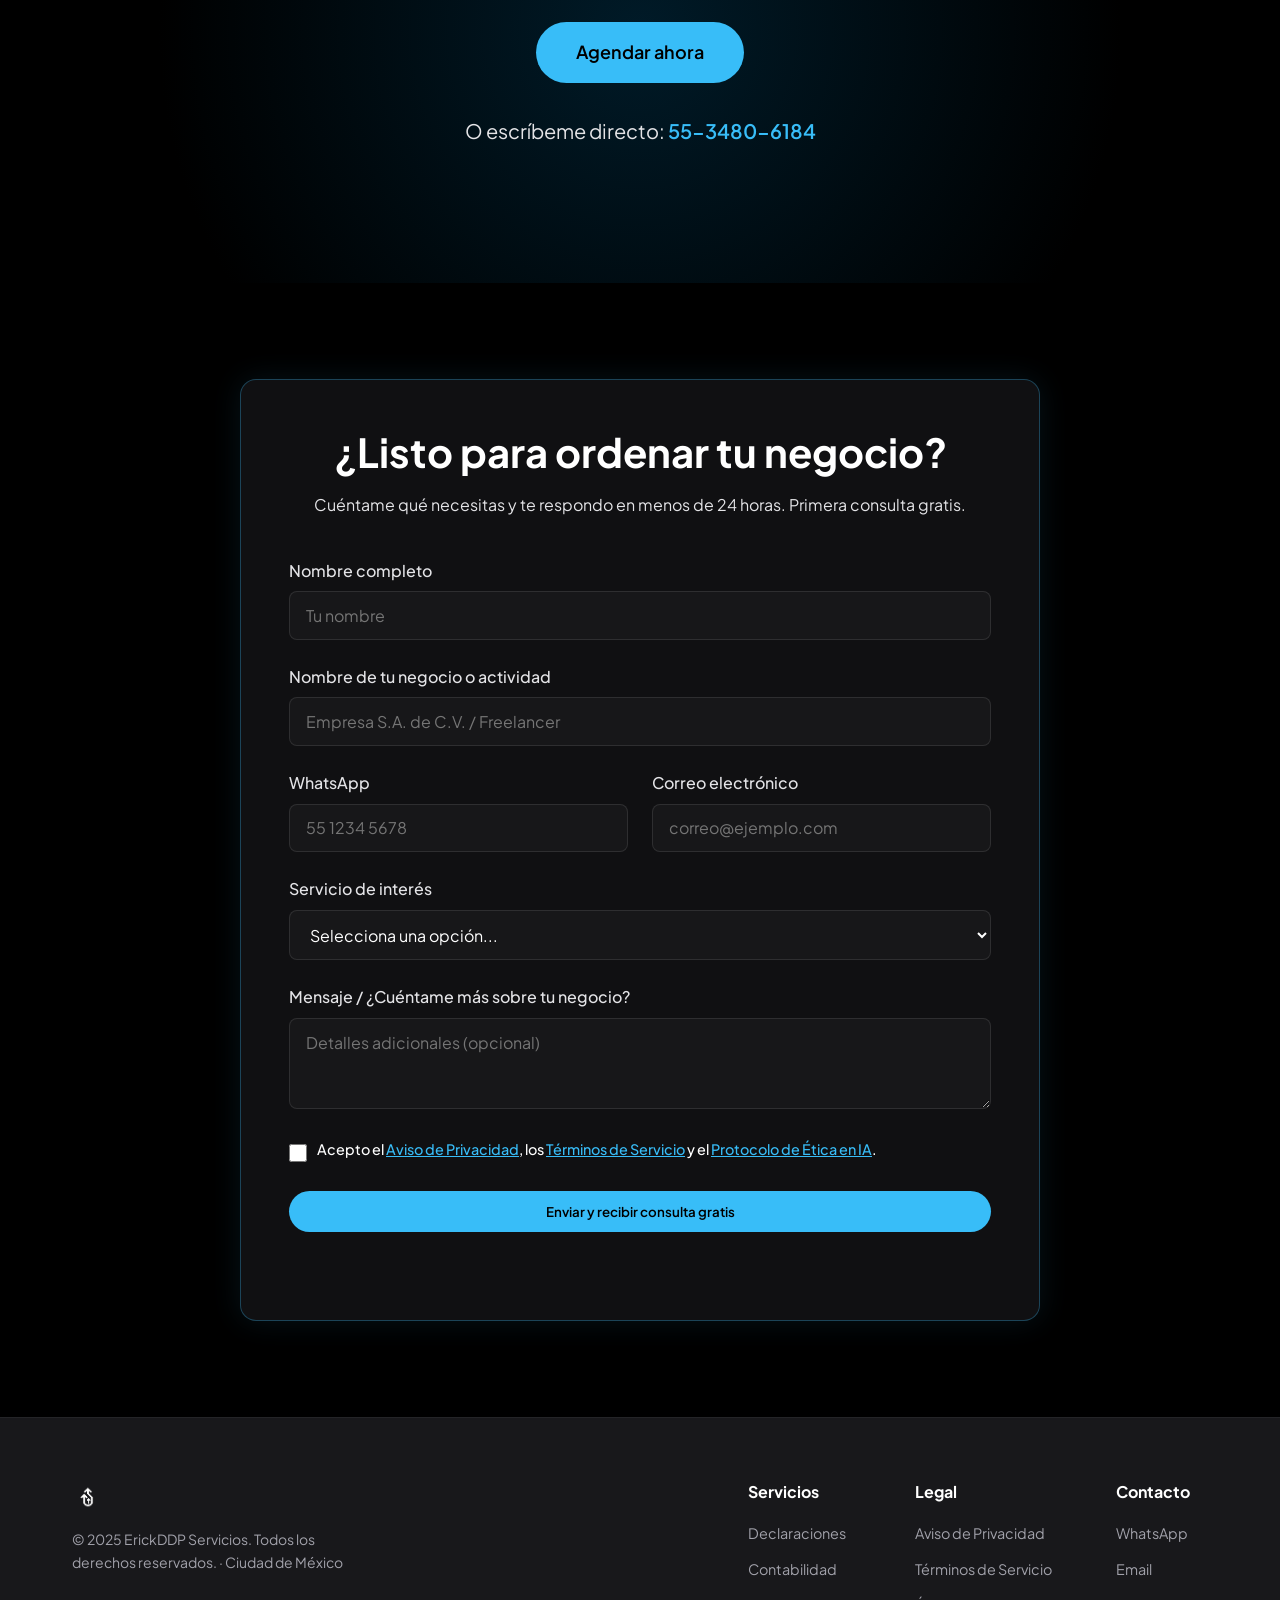
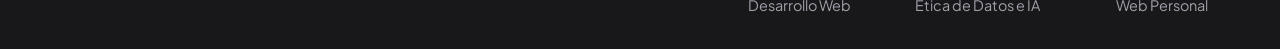
==== commit 31b712c6: "first commit 2" ====
--- a/index.html
+++ b/index.html
@@ -285,22 +285,51 @@
 
     <section class="dashboard-metrics" id="metricas">
         <div class="container">
+            <div class="metrics-header-mobile">
+                <span class="status-badge pulse">● Datos en tiempo real</span>
+            </div>
             <div class="metrics-grid">
                 <div class="metric-item reveal">
-                    <span class="metric-number" data-target="20">0</span>
-                    <span class="metric-label">Razones sociales administradas</span>
+                    <div class="metric-viz">
+                        <svg viewBox="0 0 100 40" class="sparkline">
+                            <path d="M0,35 L10,32 L20,38 L30,25 L40,28 L50,15 L60,20 L70,8 L80,12 L90,5 L100,2" />
+                        </svg>
+                    </div>
+                    <span class="metric-number" data-target="26">0</span>
+                    <span class="metric-label">Clientes atendidos</span>
+                    <span class="item-status">Revisión 2025</span>
                 </div>
                 <div class="metric-item reveal reveal-delay-1">
-                    <span class="metric-number" data-target="5">0</span>
-                    <span class="metric-label">Años de experiencia contable</span>
+                    <div class="metric-viz">
+                        <div class="experience-bar">
+                            <div class="bar-fill"></div>
+                        </div>
+                    </div>
+                    <span class="metric-number" data-target="6">0</span>
+                    <span class="metric-label">Años de experiencia.</span>
+                    <span class="item-status">Activo</span>
                 </div>
                 <div class="metric-item reveal reveal-delay-2">
-                    <span class="metric-number" data-target="100" data-suffix="%">0%</span>
+                    <div class="metric-viz">
+                        <div class="automation-pulse">
+                            <div class="pulse-ring"></div>
+                            <div class="pulse-dot"></div>
+                        </div>
+                    </div>
+                    <span class="metric-number" data-target="80" data-suffix="%">0%</span>
                     <span class="metric-label">Digital y automatizado</span>
+                    <span class="item-status success">En construcción</span>
                 </div>
                 <div class="metric-item reveal reveal-delay-3">
+                    <div class="metric-viz">
+                        <div class="degrees-icon">
+                            <span>🎓</span>
+                            <span>🤖</span>
+                        </div>
+                    </div>
                     <span class="metric-number" data-target="2">0</span>
                     <span class="metric-label">Licenciaturas: Contaduría + IA</span>
+                    <span class="item-status">Validado</span>
                 </div>
             </div>
         </div>
@@ -329,64 +358,73 @@
             <div class="digitalizacion-grid">
                 <div class="digitalizacion-text reveal">
                     <span class="hero-label">🚀 Digitalización de Negocios</span>
-                    <h2>Lleva tu negocio al mundo digital</h2>
-                    <p>Integro tu negocio a las plataformas más importantes del mercado y automatizo tus procesos para
-                        que puedas enfocarte en lo que realmente importa: crecer.</p>
+                    <h2>Haz que tu negocio funcione con tecnología</h2>
+                    <p>Integro herramientas digitales para que tu negocio pueda
+                        organizarse mejor, atraer clientes y operar con menos tareas manuales.</p>
                     <div class="digitalizacion-steps">
-                        <div class="step-item">
-                            <div class="step-icon">📋</div>
-                            <div class="step-content">
-                                <h4>Diagnóstico inicial gratuito</h4>
-                                <p>Analizamos tu negocio y definimos la mejor estrategia digital.</p>
-                            </div>
-                        </div>
-                        <div class="step-item">
-                            <div class="step-icon">⚙️</div>
-                            <div class="step-content">
-                                <h4>Configuración y alta en plataformas</h4>
-                                <p>Te damos de alta en Uber Eats, DiDi Food, Rappi y más.</p>
-                            </div>
-                        </div>
-                        <div class="step-item">
-                            <div class="step-icon">🤖</div>
-                            <div class="step-content">
-                                <h4>Automatización con IA</h4>
-                                <p>Flujos automáticos con n8n para captura de leads y notificaciones.</p>
-                            </div>
-                        </div>
-                        <div class="step-item">
-                            <div class="step-icon">📈</div>
-                            <div class="step-content">
-                                <h4>Seguimiento y optimización</h4>
-                                <p>Monitoreo continuo y ajustes para maximizar tus resultados.</p>
-                            </div>
-                        </div>
-                    </div>
-                    <a href="#contacto" class="btn btn-primary" style="margin-top: 2rem; display: inline-flex;">Quiero
-                        digitalizar mi negocio</a>
-                </div>
+                        <div class="digitalizacion-row reveal row-reveal">
+                            <div class="step-item">
+                                <div class="step-icon">📋</div>
+                                <div class="step-content">
+                                    <h4>Análisis del negocio</h4>
+                                    <p>Revisamos cómo trabajas hoy y definimos qué procesos se pueden digitalizar o
+                                        mejorar.</p>
+                                </div>
+                            </div>
+                            <div class="step-item">
+                                <div class="step-icon">🌐</div>
+                                <div class="step-content">
+                                    <h4>Implementación digital</h4>
+                                    <p>Conectamos tu negocio con plataformas, páginas web y sistemas donde ya se
+                                        mueven los clientes.
+                                    </p>
+                                </div>
+                            </div>
+                        </div>
+                        <div class="digitalizacion-row reveal row-reveal">
+                            <div class="step-item">
+                                <div class="step-icon">🤖</div>
+                                <div class="step-content">
+                                    <h4>Automatización inteligente</h4>
+                                    <p>Implemento automatizaciones y flujos de trabajo que organizan datos, capturan
+                                        clientes y simplifican tareas.
+                                    </p>
+                                </div>
+                            </div>
+
+                        </div>
+                    </div>
+                    <div class="digitalizacion-cta">
+                        <a href="#contacto" class="btn btn-primary btn-glow btn-salvation"
+                            style="margin-top: 2rem; display: inline-flex;">Quiero digitalizar mi negocio</a>
+                    </div>
+                </div>
+
+
+
+
                 <div class="digitalizacion-visual reveal reveal-delay-2">
-                    <div class="platform-card">
+                    <div class="platform-card emoji-scroll">
                         <div class="platform-icon">🛵</div>
                         <div class="platform-name">Uber Eats</div>
                     </div>
-                    <div class="platform-card">
+                    <div class="platform-card emoji-scroll">
                         <div class="platform-icon">🚗</div>
                         <div class="platform-name">DiDi Food</div>
                     </div>
-                    <div class="platform-card">
+                    <div class="platform-card emoji-scroll">
                         <div class="platform-icon">🐰</div>
                         <div class="platform-name">Rappi</div>
                     </div>
-                    <div class="platform-card">
+                    <div class="platform-card emoji-scroll">
                         <div class="platform-icon">🌐</div>
                         <div class="platform-name">Tu Página Web</div>
                     </div>
-                    <div class="platform-card">
+                    <div class="platform-card emoji-scroll">
                         <div class="platform-icon">🤖</div>
                         <div class="platform-name">n8n + IA</div>
                     </div>
-                    <div class="platform-card">
+                    <div class="platform-card emoji-scroll">
                         <div class="platform-icon">📊</div>
                         <div class="platform-name">Power BI</div>
                     </div>
@@ -416,14 +454,14 @@
                 <div class="fallback-avatar">ED</div>
             </div>
             <div class="about-text">
-                <h2>Erick Domínguez Del Prado</h2>
+                <h2>Erick DDP</h2>
                 <div class="about-bio">
-                    <p>Soy Contador Público titulado con cédula profesional y más de 5 años de experiencia manejando
-                        contabilidad corporativa, cumplimiento fiscal ante el SAT y administración de múltiples razones
-                        sociales.</p>
-                    <p>Actualmente curso una Licenciatura en Inteligencia Artificial, lo que me permite combinar lo
-                        mejor de dos mundos: el rigor contable y el poder de la tecnología. El resultado son soluciones
-                        reales, accesibles y automatizadas para negocios como el tuyo.</p>
+                    <p>Ayudo a negocios y profesionales a ordenar sus finanzas, cumplir correctamente con el SAT y
+                        modernizar su operación usando tecnología. Mi enfoque combina contabilidad, sistemas y
+                        automatización para que tu negocio funcione con más claridad y control.</p>
+                    <p>Trabajo transformando procesos confusos o manuales en sistemas digitales simples y eficientes,
+                        permitiendo mejores decisiones, menos errores fiscales y una operación más preparada para
+                        crecer.</p>
                 </div>
                 <div class="skills-row">
                     <span class="skill-tag">SAT</span>
--- a/styles.css
+++ b/styles.css
@@ -645,33 +645,291 @@
 
 /* Dashboard Metrics */
 .dashboard-metrics {
-    padding: 4rem 0;
-    background: radial-gradient(circle at center, rgba(12, 74, 110, 0.3) 0%, rgba(0, 0, 0, 1) 70%);
-    border-top: 1px solid rgba(255, 255, 255, 0.05);
-    border-bottom: 1px solid rgba(255, 255, 255, 0.05);
+    padding: 6rem 0;
+    min-height: 100vh;
+    display: flex;
+    align-items: center;
+    background: radial-gradient(circle at center, rgba(12, 74, 110, 0.2) 0%, rgba(0, 0, 0, 1) 80%);
+    border-top: 1px solid rgba(56, 189, 248, 0.1);
+    border-bottom: 1px solid rgba(56, 189, 248, 0.1);
+    position: relative;
+    overflow: hidden;
+}
+
+.metrics-header-mobile {
+    display: none;
+    text-align: center;
+    margin-bottom: 3rem;
+    width: 100%;
+}
+
+.status-badge {
+    background: rgba(56, 189, 248, 0.1);
+    border: 1px solid rgba(56, 189, 248, 0.2);
+    color: var(--primary-400);
+    padding: 0.5rem 1rem;
+    border-radius: 999px;
+    font-size: 0.75rem;
+    font-weight: 600;
+    text-transform: uppercase;
+    letter-spacing: 0.05em;
+    backdrop-filter: blur(4px);
+}
+
+.status-badge.pulse::before {
+    content: '';
+    display: inline-block;
+    width: 8px;
+    height: 8px;
+    background: var(--primary-400);
+    border-radius: 50%;
+    margin-right: 8px;
+    box-shadow: 0 0 10px var(--primary-400);
+    animation: simple-pulse 2s infinite;
+}
+
+@keyframes simple-pulse {
+    0% {
+        opacity: 1;
+        transform: scale(1);
+    }
+
+    50% {
+        opacity: 0.5;
+        transform: scale(1.2);
+    }
+
+    100% {
+        opacity: 1;
+        transform: scale(1);
+    }
 }
 
 .metrics-grid {
     display: grid;
-    grid-template-columns: repeat(auto-fit, minmax(200px, 1fr));
+    grid-template-columns: repeat(4, 1fr);
     gap: 2rem;
+    width: 100%;
+}
+
+.metric-item {
+    padding: 2.5rem 1.5rem;
+    background: rgba(255, 255, 255, 0.02);
+    border: 1px solid rgba(255, 255, 255, 0.05);
+    border-radius: 1.5rem;
     text-align: center;
+    transition: var(--transition);
+    display: flex;
+    flex-direction: column;
+    align-items: center;
+    position: relative;
+    overflow: hidden;
+}
+
+.metric-item:hover {
+    background: rgba(56, 189, 248, 0.05);
+    border-color: rgba(56, 189, 248, 0.2);
+    transform: translateY(-5px);
+}
+
+.metric-viz {
+    height: 60px;
+    width: 100%;
+    margin-bottom: 1.5rem;
+    display: flex;
+    align-items: center;
+    justify-content: center;
+}
+
+.sparkline {
+    width: 100%;
+    height: 100%;
+}
+
+.sparkline path {
+    fill: none;
+    stroke: var(--primary-400);
+    stroke-width: 2.5;
+    stroke-linecap: round;
+    filter: drop-shadow(0 0 5px var(--primary-400));
+    stroke-dasharray: 300;
+    stroke-dashoffset: 300;
+    animation: draw-sparkline 3s ease-out forwards;
+}
+
+@keyframes draw-sparkline {
+    to {
+        stroke-dashoffset: 0;
+    }
+}
+
+.experience-bar {
+    width: 80%;
+    height: 8px;
+    background: rgba(255, 255, 255, 0.1);
+    border-radius: 4px;
+    overflow: hidden;
+}
+
+.bar-fill {
+    width: 0%;
+    height: 100%;
+    background: var(--primary-400);
+    box-shadow: 0 0 15px var(--primary-400);
+    animation: fill-bar 2.5s ease-out forwards;
+}
+
+@keyframes fill-bar {
+    to {
+        width: 85%;
+    }
+}
+
+.automation-pulse {
+    position: relative;
+    width: 40px;
+    height: 40px;
+}
+
+.pulse-dot {
+    width: 12px;
+    height: 12px;
+    background: var(--primary-400);
+    border-radius: 50%;
+    position: absolute;
+    top: 50%;
+    left: 50%;
+    transform: translate(-50%, -50%);
+    box-shadow: 0 0 15px var(--primary-400);
+}
+
+.pulse-ring {
+    border: 3px solid var(--primary-400);
+    border-radius: 50%;
+    height: 40px;
+    width: 40px;
+    position: absolute;
+    top: 0;
+    left: 0;
+    animation: ripple 2s infinite linear;
+    opacity: 0;
+}
+
+@keyframes ripple {
+    0% {
+        transform: scale(0.5);
+        opacity: 0;
+    }
+
+    50% {
+        opacity: 0.5;
+    }
+
+    100% {
+        transform: scale(1.5);
+        opacity: 0;
+    }
+}
+
+.degrees-icon {
+    font-size: 1.5rem;
+    display: flex;
+    gap: 15px;
 }
 
 .metric-number {
     display: block;
-    font-size: 3rem;
+    font-size: 3.5rem;
     font-weight: 800;
-    color: var(--primary-400);
+    color: #fff;
     margin-bottom: 0.5rem;
-    text-shadow: 0 0 20px rgba(56, 189, 248, 0.3);
+    line-height: 1;
+    font-family: var(--font-mono);
 }
 
 .metric-label {
     display: block;
-    color: var(--text-tertiary);
-    font-size: 1rem;
+    color: var(--text-secondary);
+    font-size: 0.875rem;
     font-weight: 500;
+    margin-bottom: 1.5rem;
+    max-width: 180px;
+}
+
+.item-status {
+    font-size: 0.65rem;
+    font-weight: 700;
+    color: var(--text-quaternary);
+    text-transform: uppercase;
+    letter-spacing: 1px;
+    background: rgba(255, 255, 255, 0.05);
+    padding: 0.25rem 0.75rem;
+    border-radius: 4px;
+    border: 1px solid rgba(255, 255, 255, 0.1);
+}
+
+.item-status.success {
+    color: #4ade80;
+    border-color: rgba(74, 222, 128, 0.2);
+    background: rgba(74, 222, 128, 0.05);
+}
+
+@media (max-width: 1024px) {
+    .metrics-grid {
+        grid-template-columns: repeat(2, 1fr);
+    }
+}
+
+@media (max-width: 768px) {
+    .dashboard-metrics {
+        padding: 4rem 0;
+        min-height: 100vh;
+        height: auto;
+        display: flex;
+        align-items: center;
+    }
+
+    .metrics-header-mobile {
+        display: block;
+        margin-bottom: 2rem;
+    }
+
+    .metrics-grid {
+        grid-template-columns: 1fr;
+        gap: 1.5rem;
+    }
+
+    .metric-item {
+        padding: 2.5rem 1.5rem;
+        flex-direction: column;
+        justify-content: center;
+        text-align: center;
+        min-height: 200px;
+    }
+
+    .metric-viz {
+        width: 100%;
+        height: 50px;
+        margin-bottom: 1rem;
+        margin-right: 0;
+        order: 0;
+    }
+
+    .metric-number {
+        font-size: 3rem;
+        margin-bottom: 0.25rem;
+    }
+
+    .metric-label {
+        margin-bottom: 1rem;
+        font-size: 0.875rem;
+        max-width: 100%;
+    }
+
+    .item-status {
+        position: static;
+        margin-top: 0.5rem;
+    }
 }
 
 /* Lead Capture Form */
@@ -1099,9 +1357,10 @@
 /* Digitalizacion Section */
 #digitalizacion {
     padding: 6rem 0;
-    background: var(--bg-primary);
+    background: transparent;
     position: relative;
-    overflow: hidden;
+    overflow: visible;
+    /* Prevent clipping of animated elements */
 }
 
 #digitalizacion::before {
@@ -1174,28 +1433,223 @@
 .digitalizacion-visual {
     display: grid;
     grid-template-columns: 1fr 1fr;
-    gap: 1rem;
-}
-
+    gap: 1.5rem;
+}
+
+/* New High-Tech Animations */
+.digitalizacion-row {
+    display: flex;
+    gap: 2rem;
+    margin-bottom: 2rem;
+    width: 100%;
+}
+
+@media (max-width: 768px) {
+    .digitalizacion-row {
+        flex-direction: column;
+        gap: 1.5rem;
+        margin-bottom: 1.5rem;
+    }
+}
+
+.row-reveal {
+    opacity: 0;
+    transform: translateX(-50px);
+    transition: all 0.8s cubic-bezier(0.175, 0.885, 0.32, 1.275);
+}
+
+.row-reveal.visible {
+    opacity: 1;
+    transform: translateX(0);
+}
+
+/* Electric Border Effect */
+.step-item {
+    position: relative;
+    background: rgba(9, 9, 11, 0.6);
+    padding: 1.5rem;
+    border-radius: 1rem;
+    border: 1px solid rgba(56, 189, 248, 0.1);
+    transition: all 0.5s cubic-bezier(0.175, 0.885, 0.32, 1.275);
+    overflow: hidden;
+    width: 100%;
+    opacity: 0;
+    transform: translateY(20px);
+}
+
+.step-item.visible {
+    opacity: 1;
+    transform: translateY(0);
+}
+
+.step-item::after {
+    content: '';
+    position: absolute;
+    inset: 0;
+    border: 2px solid transparent;
+    border-radius: 1rem;
+    background: linear-gradient(90deg, #00d2ff, #fff, #00d2ff) border-box;
+    -webkit-mask: linear-gradient(#fff 0 0) padding-box, linear-gradient(#fff 0 0);
+    mask: linear-gradient(#fff 0 0) padding-box, linear-gradient(#fff 0 0);
+    -webkit-mask-composite: destination-out;
+    mask-composite: exclude;
+    opacity: 0;
+    transition: opacity 0.5s ease;
+    animation: electric-lightning 2s linear infinite;
+}
+
+@keyframes electric-lightning {
+
+    0%,
+    100% {
+        filter: brightness(1) drop-shadow(0 0 5px #38bdf8);
+    }
+
+    50% {
+        filter: brightness(1.8) drop-shadow(0 0 15px #fff);
+    }
+
+    75% {
+        filter: brightness(1.2) drop-shadow(0 0 8px #38bdf8);
+    }
+
+    80% {
+        filter: brightness(2) drop-shadow(0 0 20px #fff);
+    }
+
+    85% {
+        filter: brightness(1.2) drop-shadow(0 0 8px #38bdf8);
+    }
+}
+
+.step-item:hover::after,
+.row-reveal.visible .step-item::after {
+    opacity: 1;
+}
+
+@keyframes electric-glow {
+    0% {
+        filter: hue-rotate(180deg) brightness(1);
+    }
+
+    50% {
+        filter: hue-rotate(220deg) brightness(1.5);
+    }
+
+    100% {
+        filter: hue-rotate(180deg) brightness(1);
+    }
+}
+
+/* Data Typing Effect */
+.step-content h4 {
+    display: inline-block;
+    overflow: hidden;
+    white-space: nowrap;
+    width: 0;
+    border-right: 2px solid transparent;
+}
+
+.step-item.active .step-content h4 {
+    animation: typing-effect 1.5s steps(30, end) forwards, blink-caret 0.75s step-end 2;
+    border-right: 2px solid var(--primary-400);
+}
+
+@media (max-width: 768px) {
+    .step-content h4 {
+        white-space: normal;
+        /* Allow wrapping on mobile */
+        width: 100% !important;
+        /* Disable width animation for wrapping text */
+        border-right: none;
+    }
+}
+
+@keyframes typing-effect {
+    from {
+        width: 0
+    }
+
+    to {
+        width: 100%
+    }
+}
+
+@keyframes blink-caret {
+
+    from,
+    to {
+        border-color: transparent
+    }
+
+    50% {
+        border-color: var(--primary-400)
+    }
+}
+
+/* Platform Cards & Emoji Animations */
 .platform-card {
-    background: var(--bg-tertiary);
-    border: 1px solid rgba(255, 255, 255, 0.05);
+    background: rgba(255, 255, 255, 0.03);
+    backdrop-filter: blur(5px);
+    border: 1px solid rgba(56, 189, 248, 0.2);
     border-radius: 1rem;
     padding: 1.5rem;
     text-align: center;
-    transition: var(--transition);
+    transition: all 0.4s cubic-bezier(0.34, 1.56, 0.64, 1);
     cursor: default;
+    opacity: 0;
+    transform: scale(0.5) translateY(30px);
+    box-shadow: 0 0 0 rgba(56, 189, 248, 0);
+}
+
+.platform-card.emoji-visible {
+    opacity: 1;
+    transform: scale(1) translateY(0);
+    animation: lightning-flicker 0.4s ease-out;
+}
+
+@keyframes lightning-flicker {
+
+    0%,
+    100% {
+        opacity: 1;
+    }
+
+    20% {
+        opacity: 0.5;
+        filter: brightness(2);
+    }
+
+    40% {
+        opacity: 0.8;
+    }
+
+    60% {
+        opacity: 0.4;
+        filter: brightness(3);
+    }
+
+    80% {
+        opacity: 0.9;
+    }
 }
 
 .platform-card:hover {
-    border-color: rgba(56, 189, 248, 0.3);
-    transform: translateY(-4px);
-    box-shadow: 0 10px 30px rgba(56, 189, 248, 0.1);
+    border-color: #fff;
+    background: rgba(56, 189, 248, 0.1);
+    transform: translateY(-8px) scale(1.05);
+    box-shadow: 0 15px 40px rgba(56, 189, 248, 0.2), 0 0 20px rgba(255, 255, 255, 0.3);
 }
 
 .platform-card .platform-icon {
     font-size: 2.5rem;
     margin-bottom: 0.75rem;
+    display: block;
+    transition: transform 0.5s ease;
+}
+
+.platform-card:hover .platform-icon {
+    transform: scale(1.2) rotate(10deg);
 }
 
 .platform-card .platform-name {
@@ -1204,6 +1658,13 @@
     color: var(--text-secondary);
 }
 
+/* Centered CTA */
+.digitalizacion-cta {
+    display: flex;
+    justify-content: center;
+    width: 100%;
+}
+
 /* Responsive */
 @media (max-width: 768px) {
     .hero h1 {
@@ -1270,7 +1731,21 @@
     }
 
     .digitalizacion-visual {
-        grid-template-columns: 1fr 1fr;
+        grid-template-columns: 1fr;
+        gap: 1.5rem;
+        width: 100%;
+        overflow: visible;
+    }
+
+    .digitalizacion-text h2 {
+        font-size: 2rem;
+        line-height: 1.2;
+    }
+
+    .step-item {
+        max-width: 100%;
+        margin-left: 0;
+        margin-right: 0;
     }
 
     .section-title {
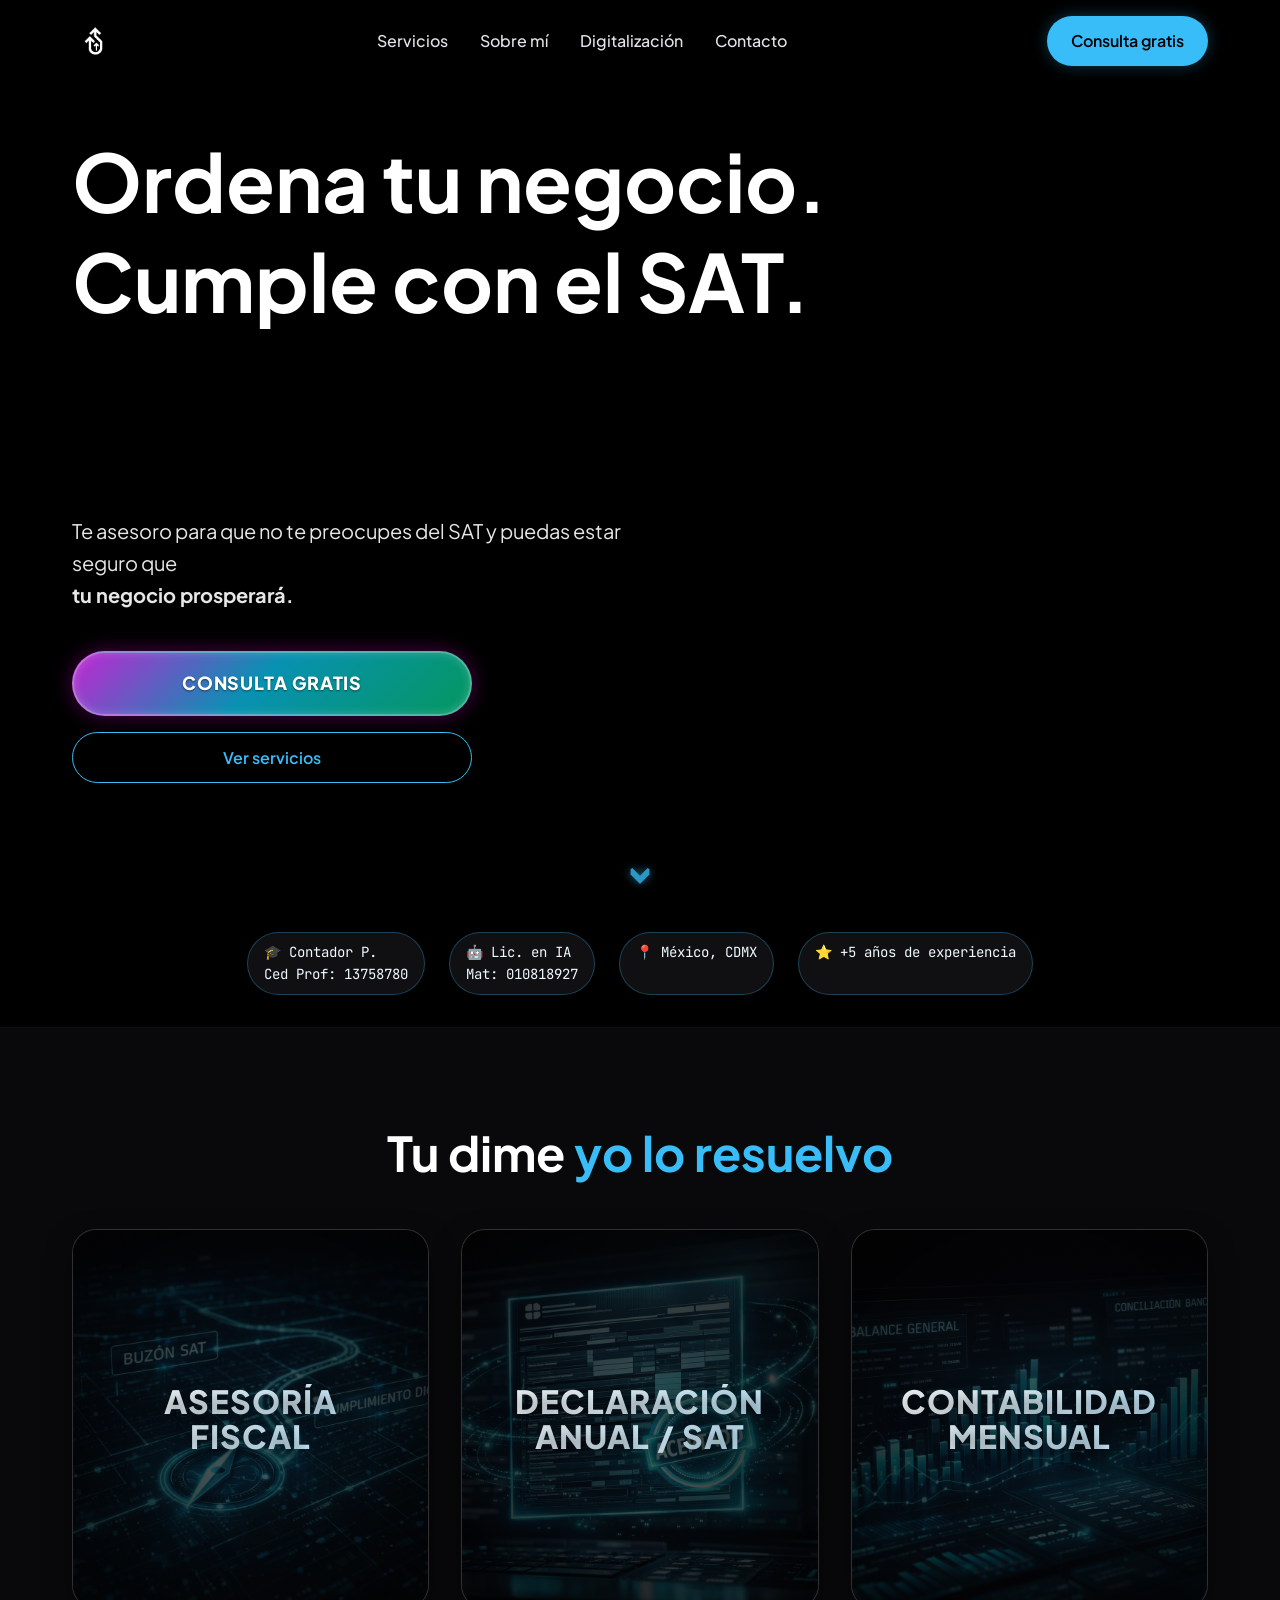
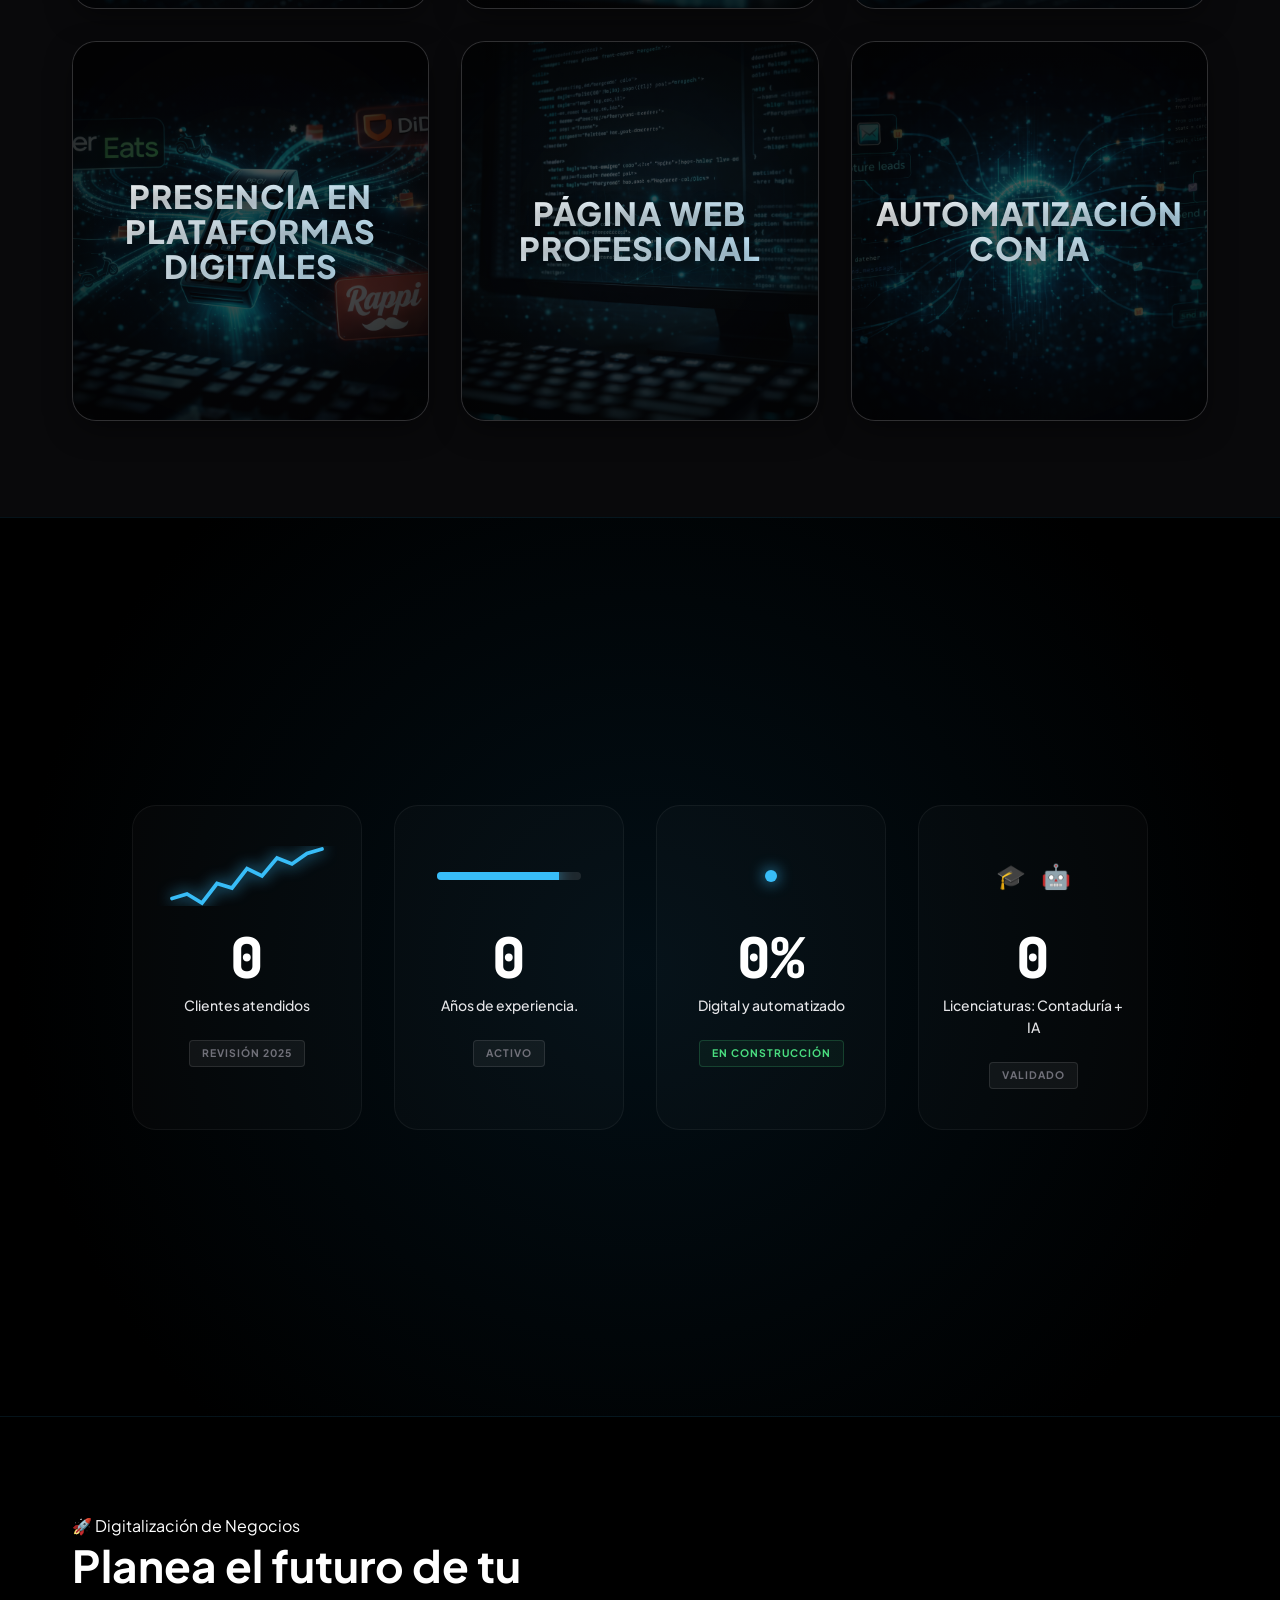
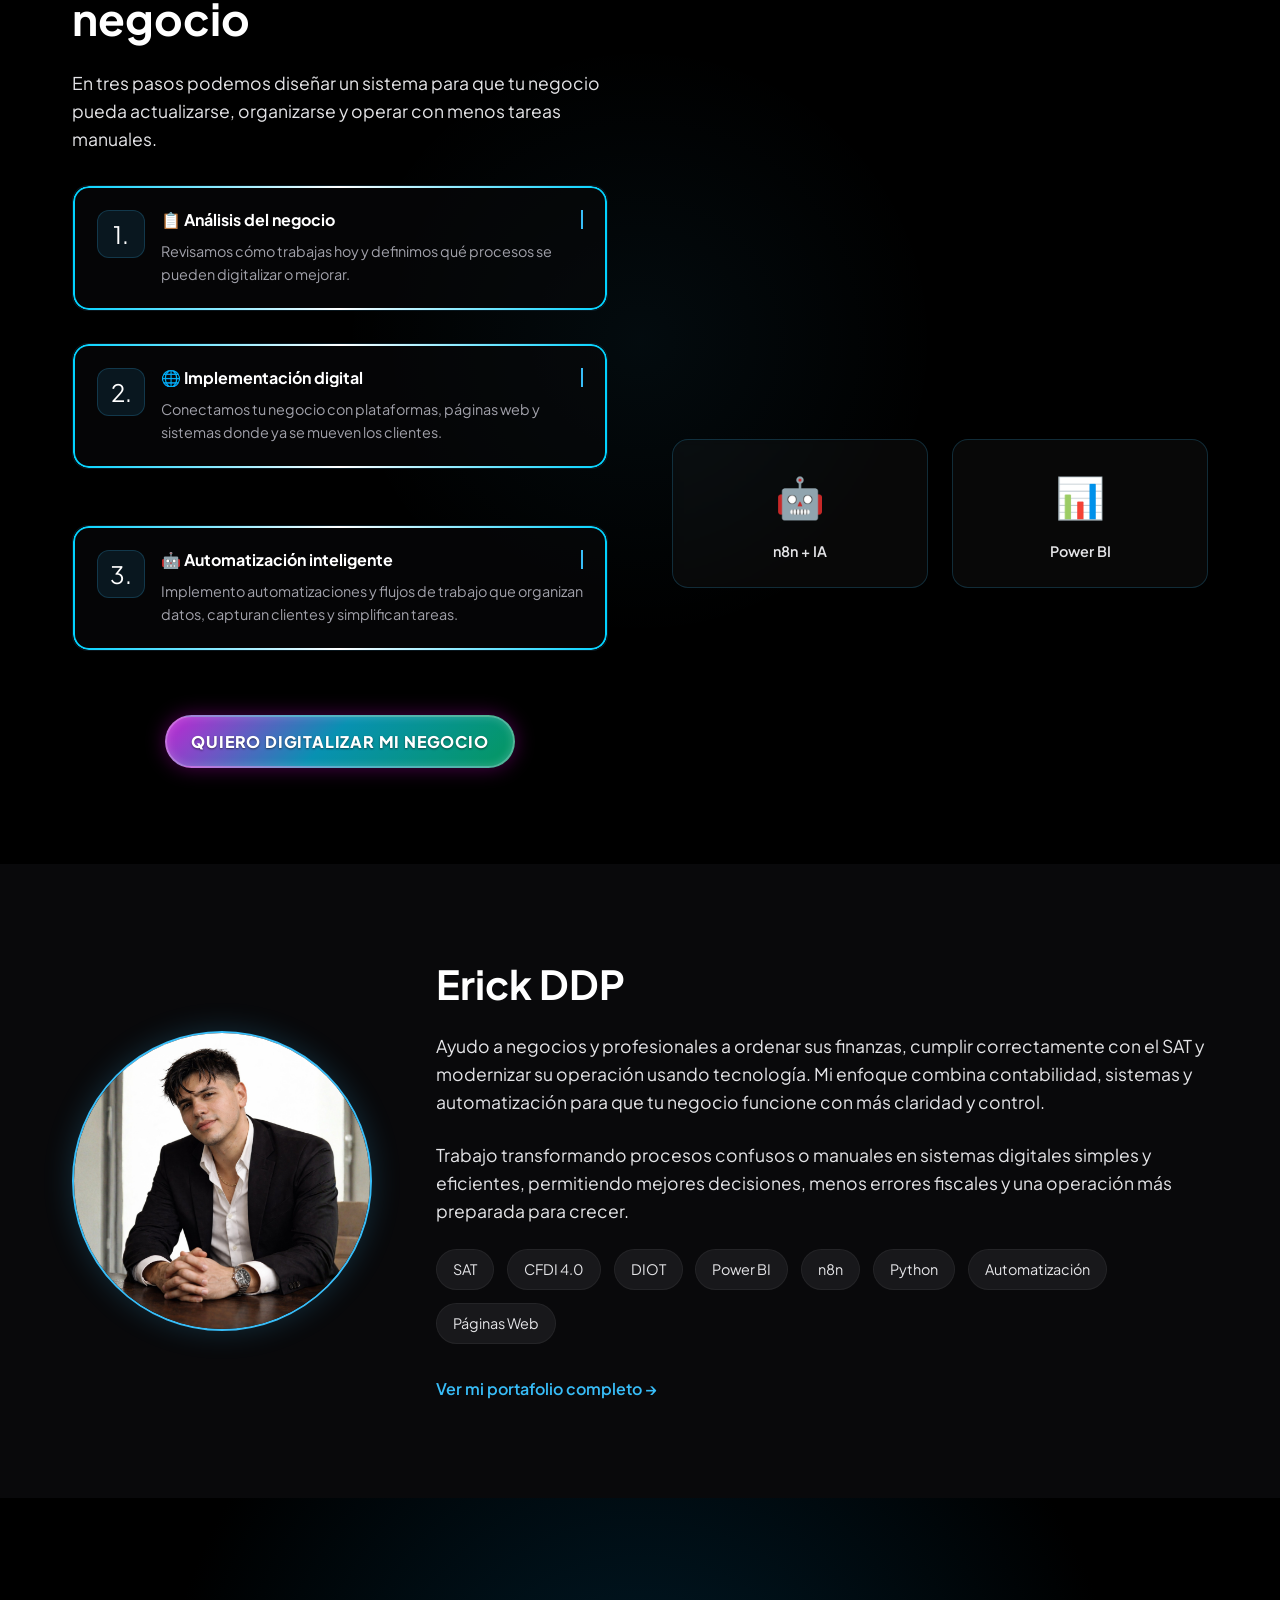
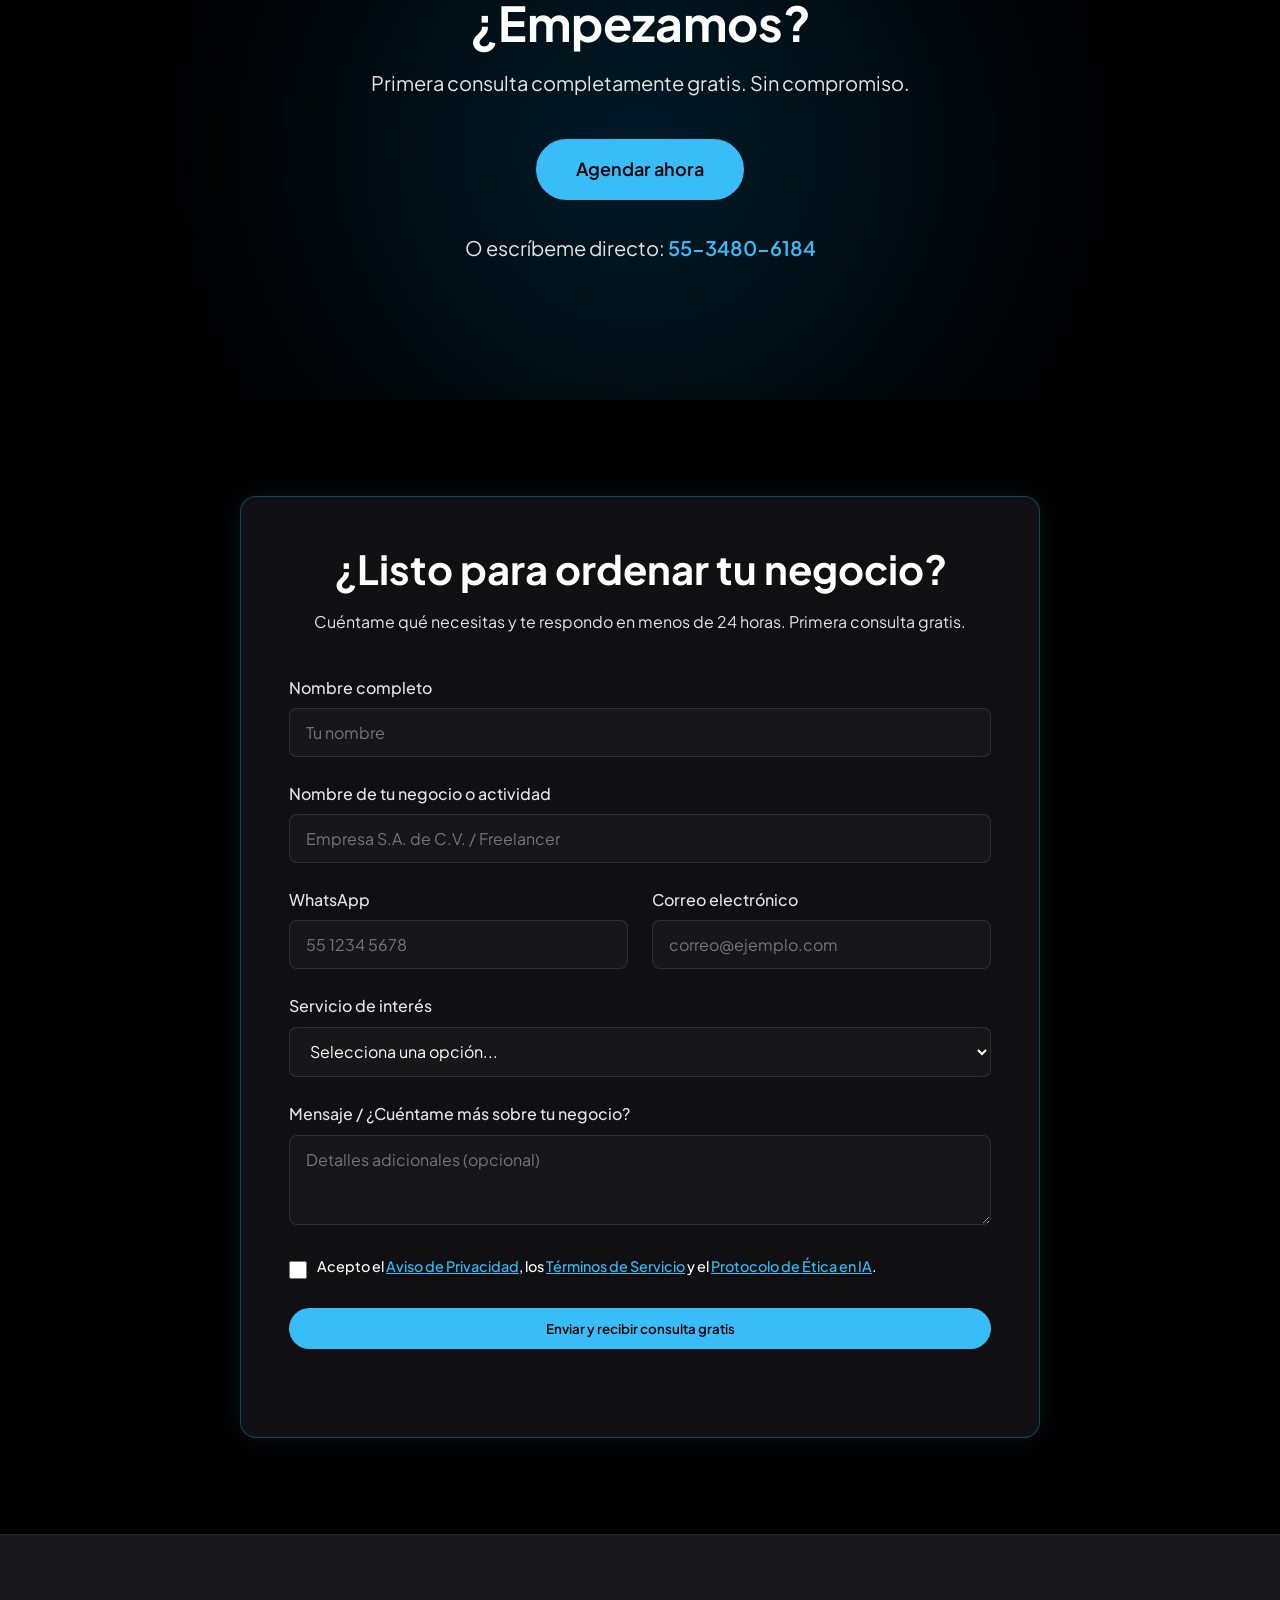
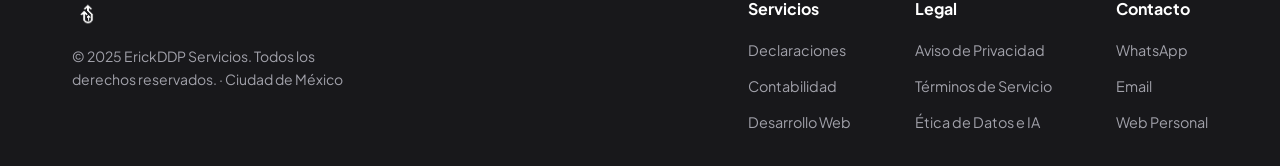
==== commit 8f4cc556: "vpc1" ====
--- a/index.html
+++ b/index.html
@@ -62,7 +62,7 @@
                     <span class="phrase phrase-3 text-accent">Hazlo crecer.</span>
                 </h1>
                 <p class="hero-subtitle reveal reveal-delay-2" id="hero-subtitle">Te asesoro para que no te preocupes
-                    del SAT y puedas estar seguro que <br> <strong>tu negocio prosperara.</strong></p>
+                    del SAT y puedas estar seguro que <br> <strong>tu negocio prosperará.</strong></p>
                 <div class="hero-actions reveal reveal-delay-3" id="hero-actions">
                     <a href="#contacto" class="btn btn-primary btn-lg btn-salvation" id="hero-cta-main">Consulta
                         gratis</a>
@@ -358,23 +358,23 @@
             <div class="digitalizacion-grid">
                 <div class="digitalizacion-text reveal">
                     <span class="hero-label">🚀 Digitalización de Negocios</span>
-                    <h2>Haz que tu negocio funcione con tecnología</h2>
-                    <p>Integro herramientas digitales para que tu negocio pueda
-                        organizarse mejor, atraer clientes y operar con menos tareas manuales.</p>
+                    <h2>Planea el futuro de tu negocio</h2>
+                    <p>En tres pasos podemos diseñar un sistema para que tu negocio pueda
+                        actualizarse, organizarse y operar con menos tareas manuales.</p>
                     <div class="digitalizacion-steps">
                         <div class="digitalizacion-row reveal row-reveal">
                             <div class="step-item">
-                                <div class="step-icon">📋</div>
+                                <div class="step-icon">1.</div>
                                 <div class="step-content">
-                                    <h4>Análisis del negocio</h4>
+                                    <h4>📋 Análisis del negocio</h4>
                                     <p>Revisamos cómo trabajas hoy y definimos qué procesos se pueden digitalizar o
                                         mejorar.</p>
                                 </div>
                             </div>
                             <div class="step-item">
-                                <div class="step-icon">🌐</div>
+                                <div class="step-icon">2.</div>
                                 <div class="step-content">
-                                    <h4>Implementación digital</h4>
+                                    <h4>🌐 Implementación digital</h4>
                                     <p>Conectamos tu negocio con plataformas, páginas web y sistemas donde ya se
                                         mueven los clientes.
                                     </p>
@@ -383,9 +383,9 @@
                         </div>
                         <div class="digitalizacion-row reveal row-reveal">
                             <div class="step-item">
-                                <div class="step-icon">🤖</div>
+                                <div class="step-icon">3.</div>
                                 <div class="step-content">
-                                    <h4>Automatización inteligente</h4>
+                                    <h4>🤖 Automatización inteligente</h4>
                                     <p>Implemento automatizaciones y flujos de trabajo que organizan datos, capturan
                                         clientes y simplifican tareas.
                                     </p>
--- a/styles.css
+++ b/styles.css
@@ -55,6 +55,7 @@
     font-family: var(--font-sans);
     line-height: 1.6;
     overflow-x: hidden;
+    width: 100%;
 }
 
 h1,
@@ -1369,10 +1370,12 @@
     top: 50%;
     left: 50%;
     transform: translate(-50%, -50%);
-    width: 600px;
+    width: 100%;
+    max-width: 600px;
     height: 600px;
     background: radial-gradient(circle, rgba(56, 189, 248, 0.06) 0%, transparent 70%);
     pointer-events: none;
+    z-index: -1;
 }
 
 .digitalizacion-grid {
@@ -1442,6 +1445,7 @@
     gap: 2rem;
     margin-bottom: 2rem;
     width: 100%;
+    flex-wrap: wrap;
 }
 
 @media (max-width: 768px) {
@@ -1473,6 +1477,7 @@
     transition: all 0.5s cubic-bezier(0.175, 0.885, 0.32, 1.275);
     overflow: hidden;
     width: 100%;
+    max-width: 100%;
     opacity: 0;
     transform: translateY(20px);
 }
@@ -1675,10 +1680,12 @@
         grid-template-columns: 1fr;
         padding-top: 2rem;
         text-align: center;
+        align-items: center;
     }
 
     .hero-subtitle {
         margin: 0 auto 2rem;
+        text-align: center;
     }
 
     .hero-actions {
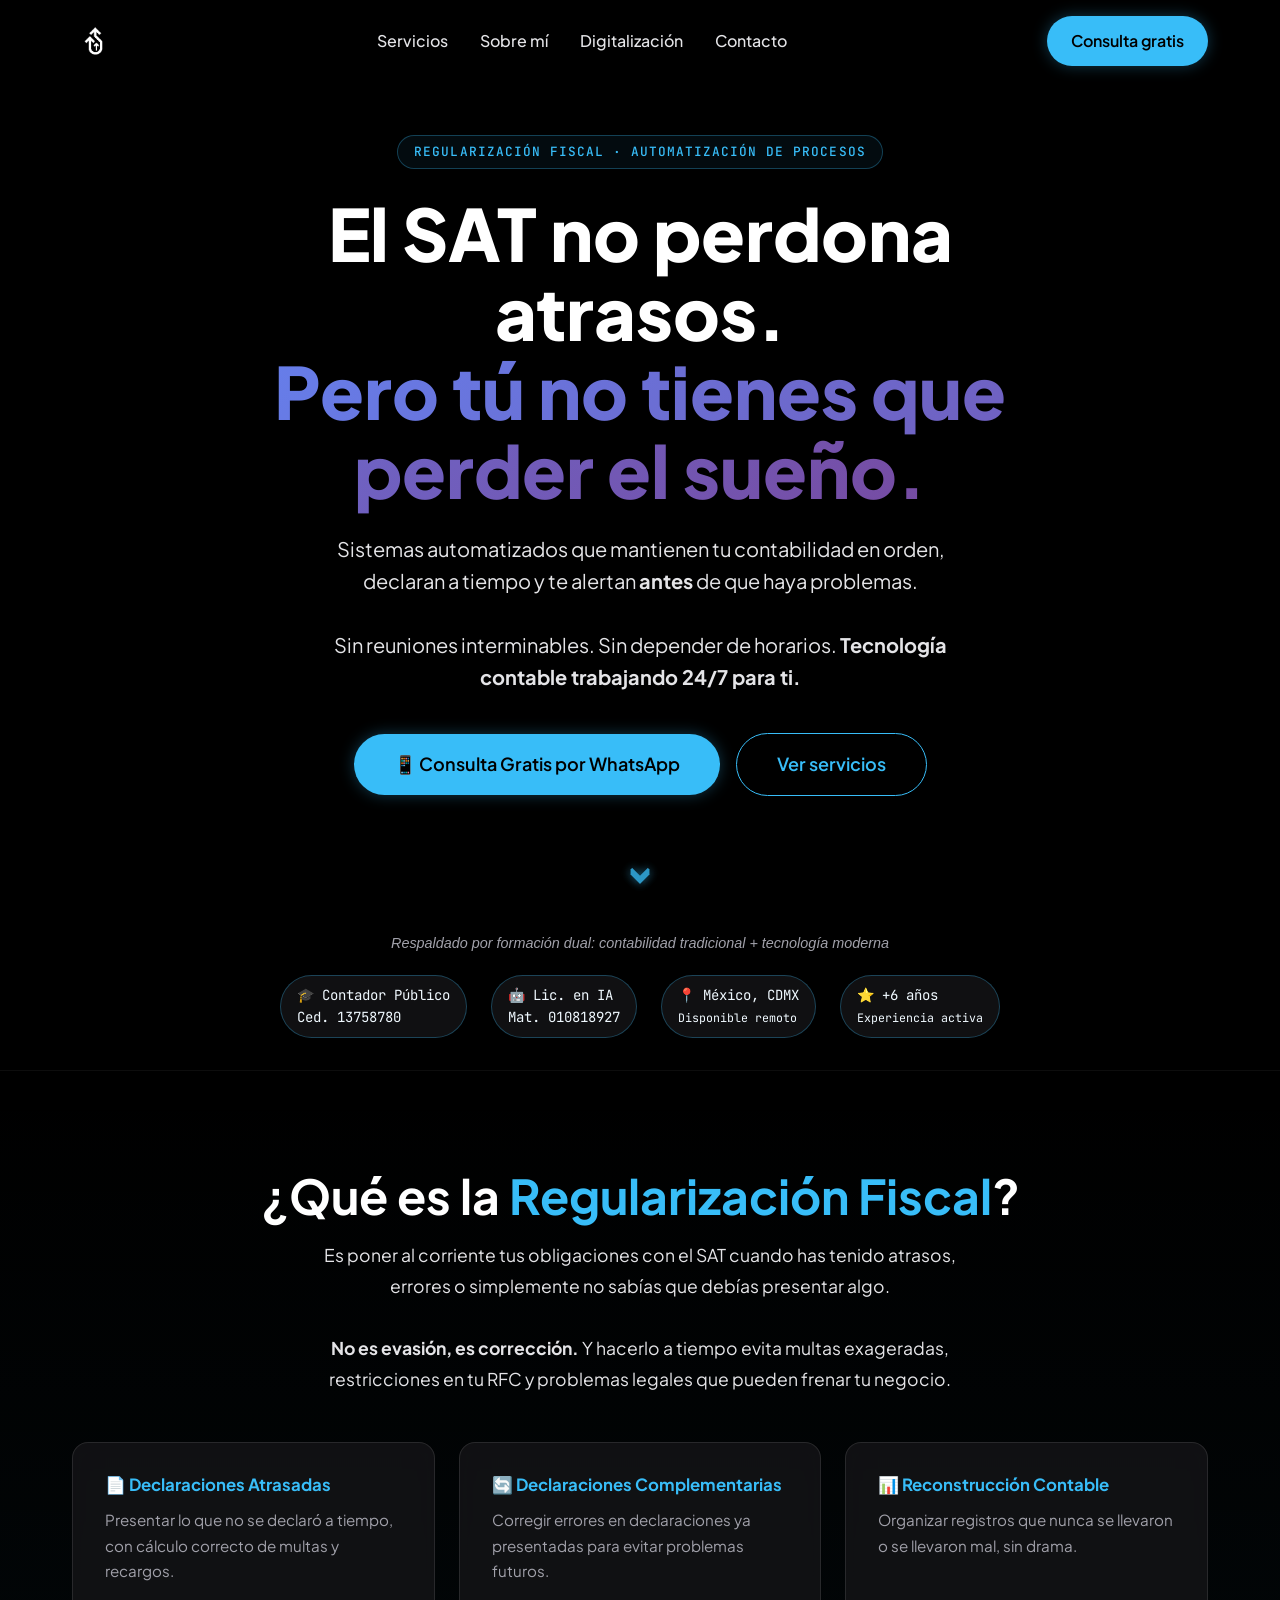
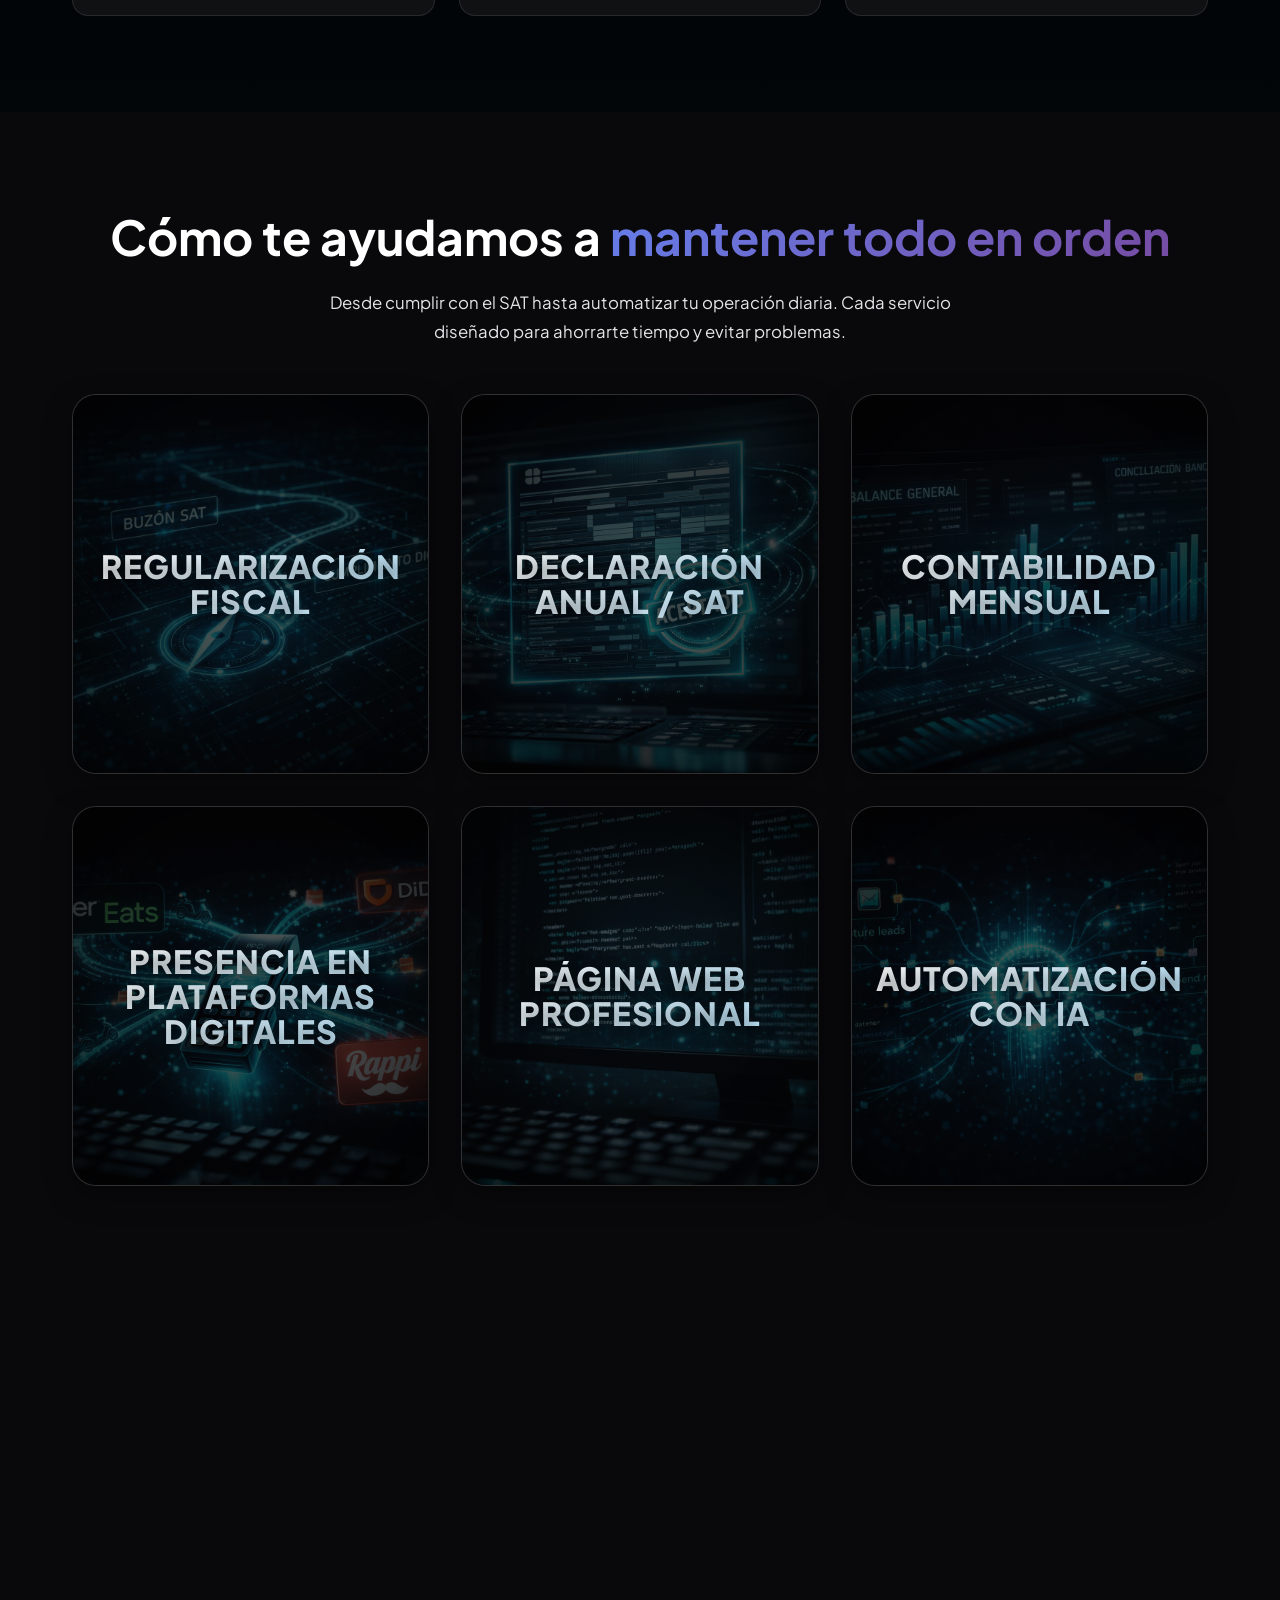
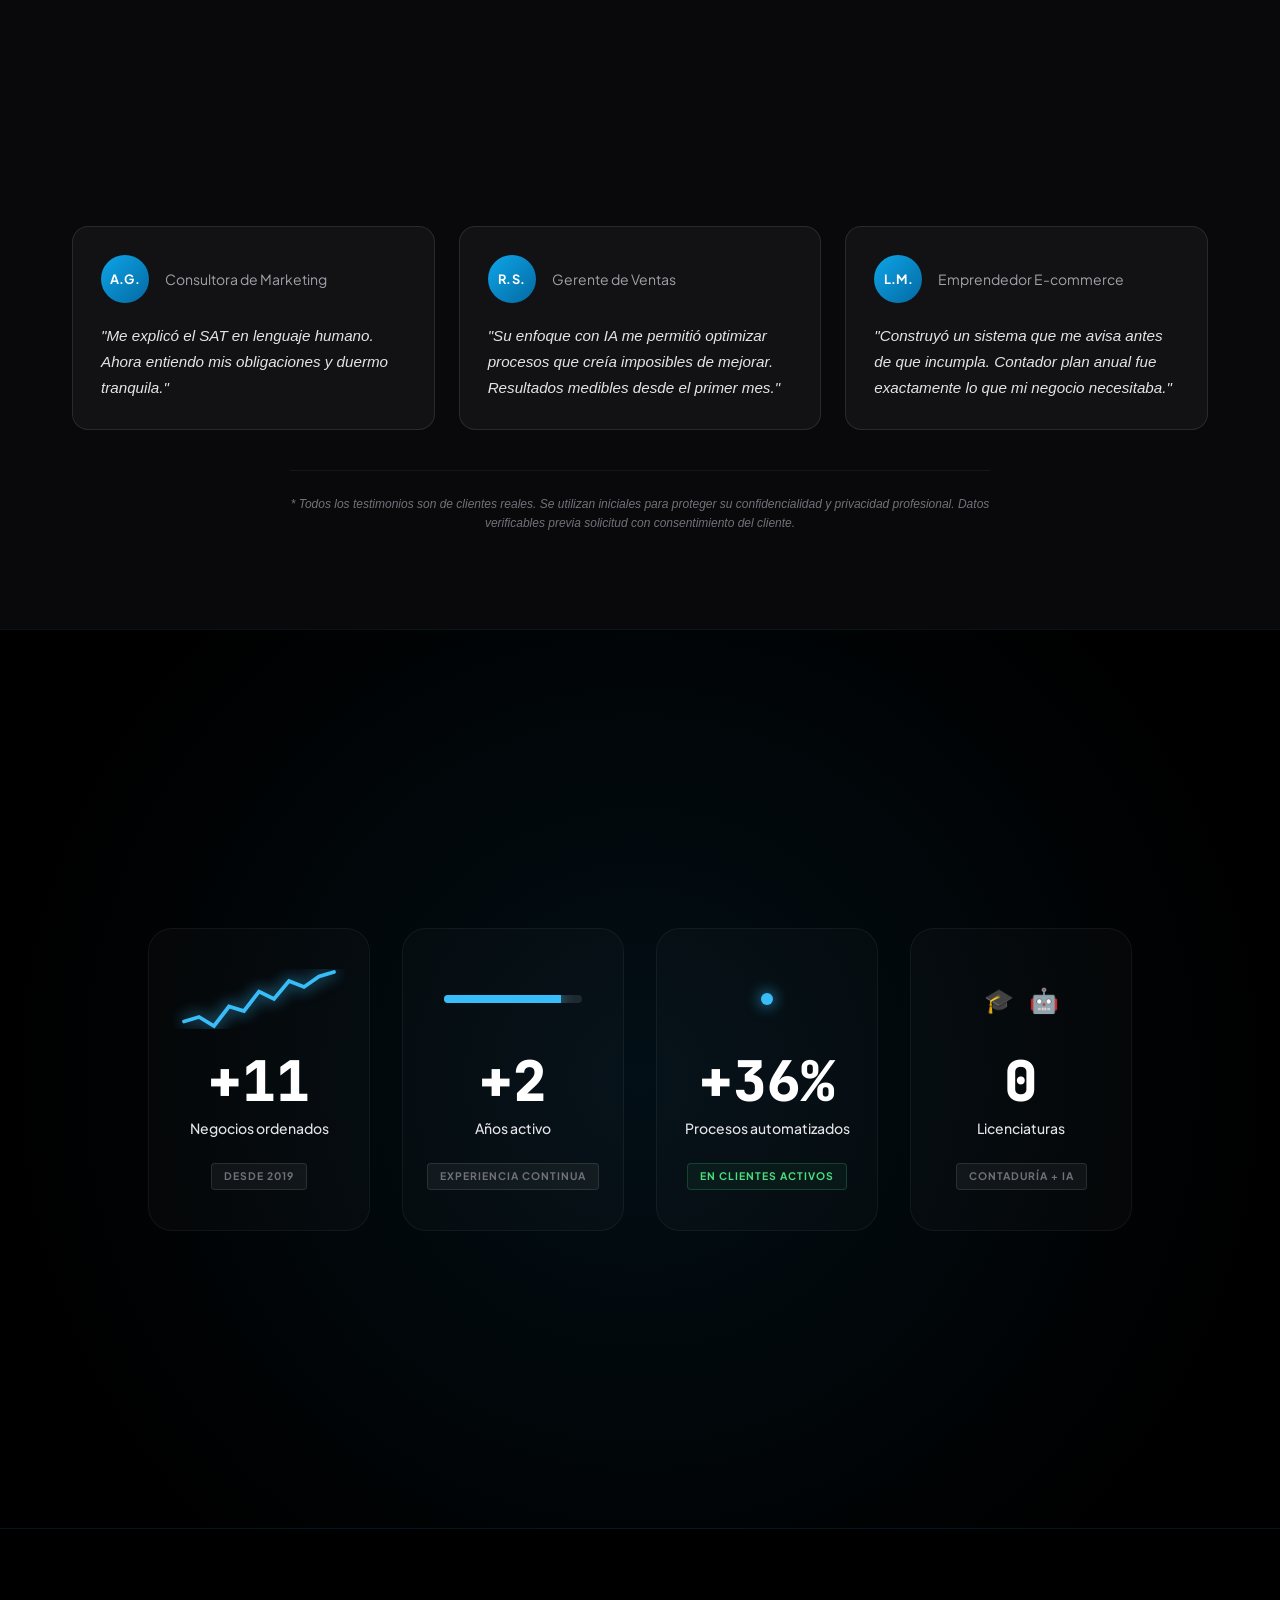
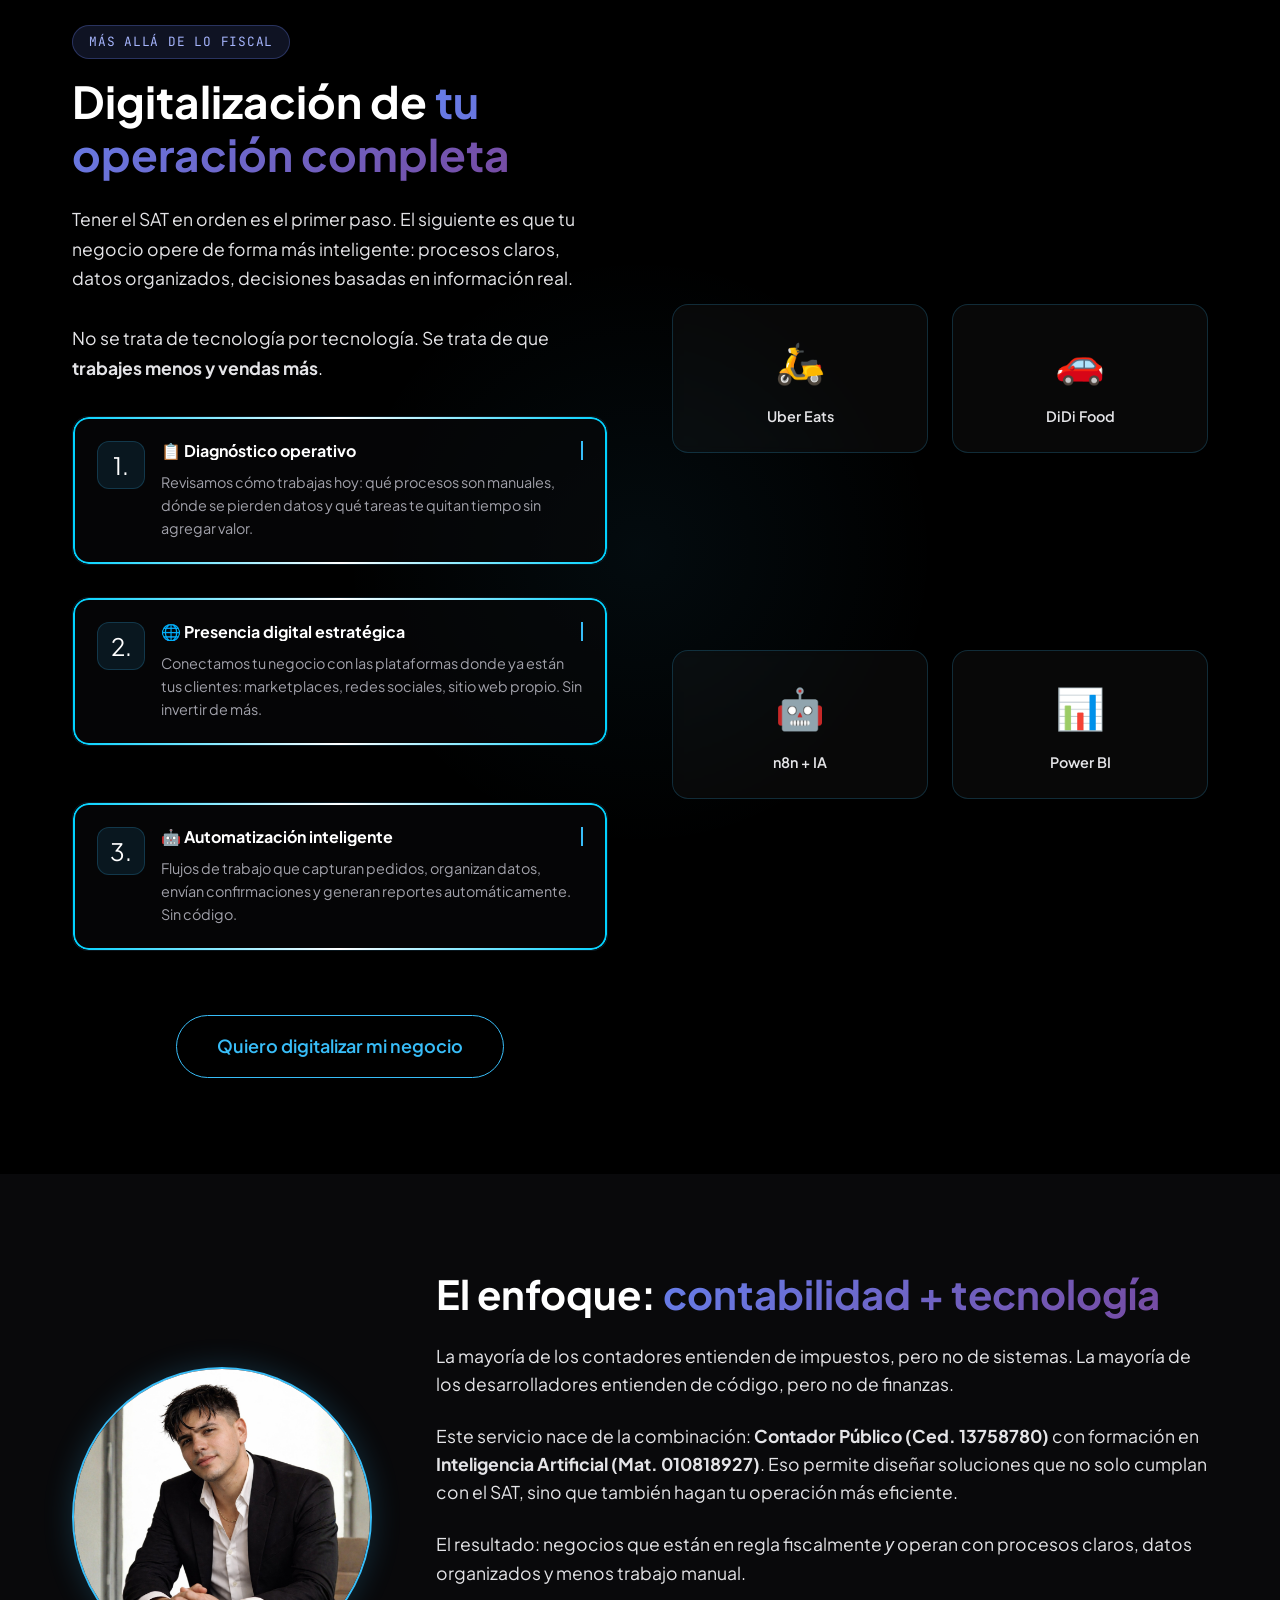
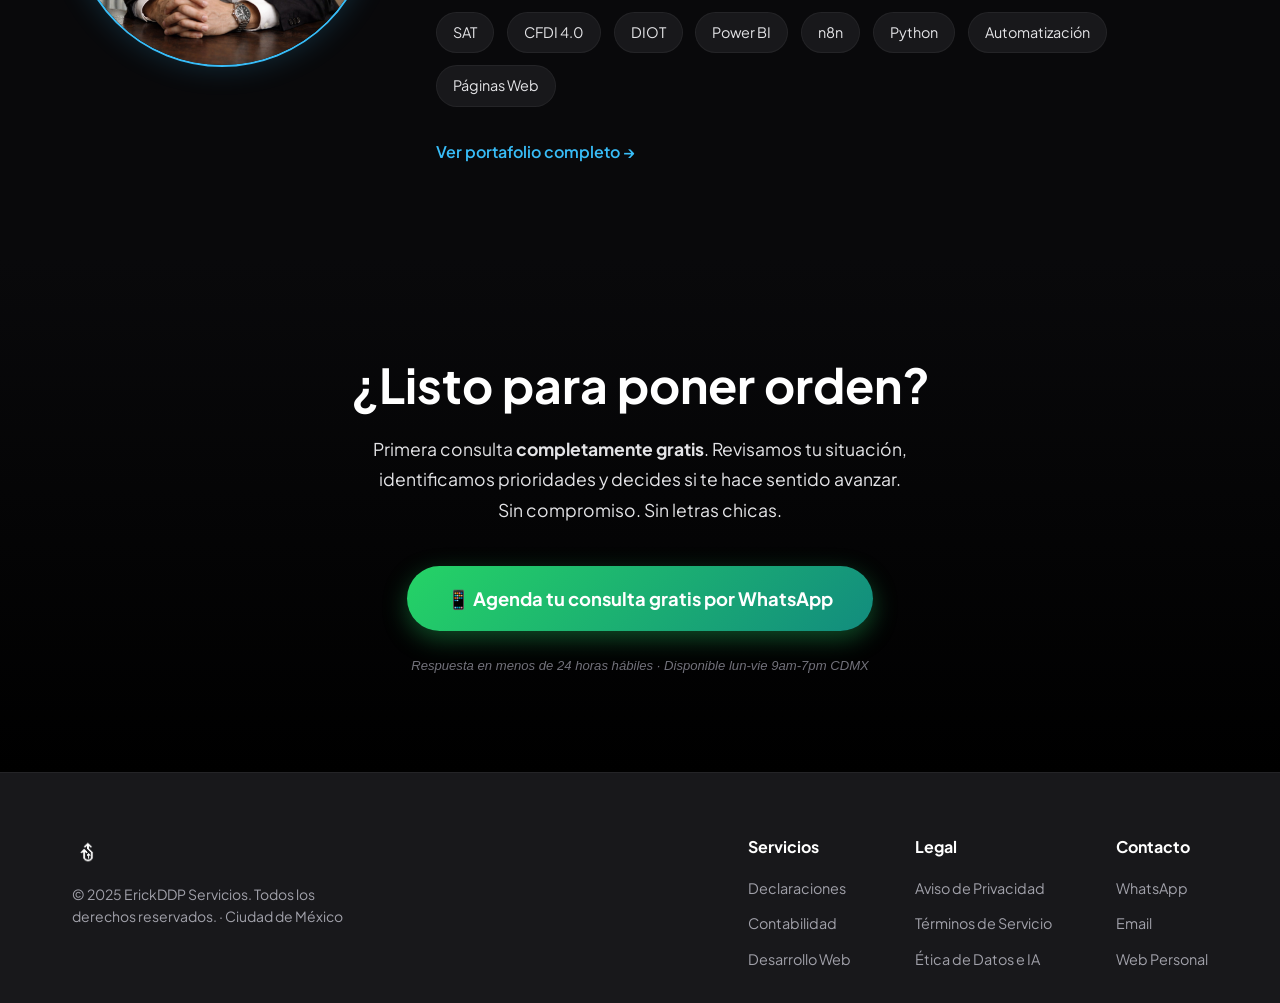
==== commit 382e7adf: "v2" ====
--- a/index.html
+++ b/index.html
@@ -4,9 +4,9 @@
 <head>
     <meta charset="UTF-8">
     <meta name="viewport" content="width=device-width, initial-scale=1.0">
-    <title>ErickDDP | Contador Público + IA</title>
+    <title>ErickDDP | Regularización Fiscal y Automatización de Procesos</title>
     <meta name="description"
-        content="Asesoría fiscal, contabilidad digital y digitalización de negocios con Inteligencia Artificial. Atención directa en CDMX.">
+        content="Regularización fiscal y automatización de procesos para negocios en México. Tu contabilidad en orden, tecnología trabajando para ti. CDMX.">
     <link rel="preconnect" href="https://fonts.googleapis.com">
     <link rel="preconnect" href="https://fonts.gstatic.com" crossorigin>
     <link
@@ -34,7 +34,7 @@
                 <a href="#digitalizacion">Digitalización</a>
                 <a href="#contacto">Contacto</a>
             </div>
-            <a href="#contacto" class="btn btn-primary btn-glow">Consulta gratis</a>
+            <a href="https://wa.me/525534806184?text=Hola,%20quiero%20una%20consulta%20gratis" class="btn btn-primary btn-glow" target="_blank" rel="noopener">Consulta gratis</a>
             <button class="mobile-menu-btn" id="mobileMenuBtn" aria-label="Menú">
                 <span></span>
                 <span></span>
@@ -50,32 +50,25 @@
         <a href="#sobre-mi">Sobre mí</a>
         <a href="#digitalizacion">Digitalización</a>
         <a href="#contacto">Contacto</a>
-        <a href="#contacto" class="btn btn-primary btn-lg">Consulta gratis</a>
+        <a href="https://wa.me/525534806184?text=Hola,%20quiero%20una%20consulta%20gratis" class="btn btn-primary btn-lg" target="_blank" rel="noopener">Consulta gratis</a>
     </div>
 
     <header class="hero">
-        <div class="container hero-content">
-            <div class="hero-text" id="hero-main-layer">
-                <h1 class="reveal reveal-delay-1" id="hero-title">
-                    <span class="phrase phrase-1 active">Ordena tu negocio.</span>
-                    <span class="phrase phrase-2">Cumple con el SAT.</span>
-                    <span class="phrase phrase-3 text-accent">Hazlo crecer.</span>
+        <div class="container hero-content hero-centered">
+            <div class="hero-text">
+                <span class="hero-label reveal reveal-delay-1">Regularización Fiscal · Automatización de Procesos</span>
+                <h1 class="hero-title-main reveal reveal-delay-2">
+                    El SAT no perdona atrasos.<br>
+                    <span class="gradient-text">Pero tú no tienes que perder el sueño.</span>
                 </h1>
-                <p class="hero-subtitle reveal reveal-delay-2" id="hero-subtitle">Te asesoro para que no te preocupes
-                    del SAT y puedas estar seguro que <br> <strong>tu negocio prosperará.</strong></p>
-                <div class="hero-actions reveal reveal-delay-3" id="hero-actions">
-                    <a href="#contacto" class="btn btn-primary btn-lg btn-salvation" id="hero-cta-main">Consulta
-                        gratis</a>
-                    <a href="#servicios" class="btn btn-outline" id="hero-cta-secondary">Ver servicios</a>
-                </div>
-            </div>
-            <div class="hero-visual reveal reveal-delay-2">
-                <div class="visual-glow"></div>
-                <img src="images/hero_visual.png" alt="Contabilidad e Inteligencia Artificial" class="floating-image"
-                    onerror="this.style.display='none'; this.nextElementSibling.style.display='flex'">
-                <!-- SVG Fallback Visual -->
-                <div class="hero-visual-fallback" style="display:none;">
-                    <!-- ... SVG content ... -->
+                <p class="hero-subtitle reveal reveal-delay-3">
+                    Sistemas automatizados que mantienen tu contabilidad en orden, declaran a tiempo y te alertan <strong>antes</strong> de que haya problemas.
+                    <br><br>
+                    Sin reuniones interminables. Sin depender de horarios. <strong>Tecnología contable trabajando 24/7 para ti.</strong>
+                </p>
+                <div class="hero-actions reveal reveal-delay-3">
+                    <a href="https://wa.me/525534806184?text=Hola,%20quiero%20una%20consulta%20gratis" class="btn btn-primary btn-lg btn-glow" target="_blank" rel="noopener">📱 Consulta Gratis por WhatsApp</a>
+                    <a href="#servicios" class="btn btn-outline btn-lg">Ver servicios</a>
                 </div>
             </div>
         </div>
@@ -98,36 +91,67 @@
 
     <section class="social-proof">
         <div class="container">
+            <p class="badges-intro">Respaldado por formación dual: contabilidad tradicional + tecnología moderna</p>
             <div class="badges-row">
-                <div class="badge glass-pill">🎓 Contador P. <br> Ced Prof: 13758780</div>
-                <div class="badge glass-pill">🤖 Lic. en IA <br> Mat: 010818927</div>
-                <div class="badge glass-pill">📍 México, CDMX </div>
-                <div class="badge glass-pill">⭐ +5 años de experiencia</div>
-            </div>
-        </div>
-    </section>
-
-
-
-
-
-
-
-
-
-
-
-
-
-
-
-
-
+                <div class="badge glass-pill">🎓 Contador Público <br> Ced. 13758780</div>
+                <div class="badge glass-pill">🤖 Lic. en IA <br> Mat. 010818927</div>
+                <div class="badge glass-pill">📍 México, CDMX <br> <small>Disponible remoto</small></div>
+                <div class="badge glass-pill">⭐ +6 años <br> <small>Experiencia activa</small></div>
+            </div>
+        </div>
+    </section>
+
+
+
+
+
+
+
+
+
+
+
+
+
+
+
+
+
+
+
+    <!-- SECCIÓN REGULARIZACIÓN FISCAL -->
+    <section class="fiscal-explainer">
+        <div class="container">
+            <h2 class="section-title reveal">¿Qué es la <span class="text-accent">Regularización Fiscal</span>?</h2>
+            <p class="simple-explanation reveal">
+                Es poner al corriente tus obligaciones con el SAT cuando has tenido atrasos,
+                errores o simplemente no sabías que debías presentar algo.
+                <br><br>
+                <strong>No es evasión, es corrección.</strong> Y hacerlo a tiempo evita multas
+                exageradas, restricciones en tu RFC y problemas legales que pueden frenar tu negocio.
+            </p>
+            <div class="explainer-cards">
+                <div class="explainer-card reveal reveal-delay-1">
+                    <h3>📄 Declaraciones Atrasadas</h3>
+                    <p>Presentar lo que no se declaró a tiempo, con cálculo correcto de multas y recargos.</p>
+                </div>
+                <div class="explainer-card reveal reveal-delay-2">
+                    <h3>🔄 Declaraciones Complementarias</h3>
+                    <p>Corregir errores en declaraciones ya presentadas para evitar problemas futuros.</p>
+                </div>
+                <div class="explainer-card reveal reveal-delay-3">
+                    <h3>📊 Reconstrucción Contable</h3>
+                    <p>Organizar registros que nunca se llevaron o se llevaron mal, sin drama.</p>
+                </div>
+            </div>
+        </div>
+    </section>
 
 
     <section id="servicios" class="services">
         <div class="container">
-            <h2 class="section-title reveal">Tu dime <span style="color: var(--primary-400);">yo lo resuelvo</span></h2>
+            <h2 class="section-title reveal">Cómo te ayudamos a <span class="gradient-text">mantener todo en orden</span></h2>
+            <p class="services-intro reveal">Desde cumplir con el SAT hasta automatizar tu operación diaria. Cada servicio diseñado para ahorrarte tiempo y evitar problemas.</p>
             <div class="services-grid">
 
 
@@ -140,18 +164,18 @@
                 <div class="flip-card" id="card-fiscal">
                     <div class="flip-card-inner">
                         <div class="flip-card-front">
-                            <img src="images/6.png" alt="Asesoría Fiscal">
+                            <img src="images/6.png" alt="Regularización Fiscal">
                             <div class="card-overlay">
-                                <h3>Asesoría Fiscal</h3>
+                                <h3>Regularización Fiscal</h3>
                             </div>
                         </div>
                         <div class="flip-card-back">
-                            <h3>Resuelve tus dudas con el SAT</h3>
-                            <p>Aclara problemas fiscales y mantén tu negocio en regla con orientación clara.</p>
+                            <h3>Poner al día sin drama</h3>
+                            <p>Declara lo atrasado, corrige errores y vuelve a estar en regla con el SAT. Con plan de pago si se necesita.</p>
                             <div class="tags">
-                                <span class="tag">SAT</span>
-                                <span class="tag">Buzon SAT</span>
-                                <span class="tag">Fizcalizacion</span>
+                                <span class="tag">Atrasos SAT</span>
+                                <span class="tag">Complementarias</span>
+                                <span class="tag">Sin multas exageradas</span>
                             </div>
                             <button class="btn btn-sm btn-outline">Más info</button>
                         </div>
@@ -168,12 +192,12 @@
                             </div>
                         </div>
                         <div class="flip-card-back">
-                            <h3>Cumple correctamente con tu declaración</h3>
-                            <p>Presenta tu declaración anual sin errores y evita multas o problemas fiscales.</p>
+                            <h3>Automatizada con myfiscal</h3>
+                            <p>Tú solo revisas y apruebas. El proceso corre solo: cálculo, presentación y confirmación ante el SAT.</p>
                             <div class="tags">
-                                <span class="tag">Declaracion de impuestos</span>
-                                <span class="tag">Devoluciones de ISR</span>
-                                <span class="tag">Reporte anual</span>
+                                <span class="tag">myfiscal</span>
+                                <span class="tag">Devoluciones ISR</span>
+                                <span class="tag">Cero errores</span>
                             </div>
                             <button class="btn btn-sm btn-outline">Más info</button>
                         </div>
@@ -189,12 +213,12 @@
                             </div>
                         </div>
                         <div class="flip-card-back">
-                            <h3>Control financiero mes a mes</h3>
-                            <p>Mantén orden en tus números y entiende realmente cómo va tu negocio.</p>
+                            <h3>Integrada con contador plan anual</h3>
+                            <p>Reportes automáticos cada mes. Sabes cómo va tu negocio sin necesitar una reunión para cada número.</p>
                             <div class="tags">
-                                <span class="tag">Estados Financieros</span>
-                                <span class="tag">Conciliaciones</span>
-                                <span class="tag">Control</span>
+                                <span class="tag">contador plan anual</span>
+                                <span class="tag">Reportes auto</span>
+                                <span class="tag">Control real</span>
                             </div>
                             <button class="btn btn-sm btn-outline">Más info</button>
                         </div>
@@ -253,11 +277,11 @@
                             </div>
                         </div>
                         <div class="flip-card-back">
-                            <h3>Procesos que trabajan por ti</h3>
-                            <p>Automatiza tareas y flujos de trabajo para ahorrar tiempo y operar mejor.</p>
+                            <h3>Lo que tardaba horas, ahora toma minutos</h3>
+                            <p>Flujos de trabajo que capturan, organizan y responden solos. Tu tiempo vale demasiado para gastarlo en tareas repetitivas.</p>
                             <div class="tags">
+                                <span class="tag">n8n · Make</span>
                                 <span class="tag">IA</span>
-                                <span class="tag">n8n - Make</span>
                                 <span class="tag">Scripts</span>
                             </div>
                             <button class="btn btn-sm btn-outline">Más info</button>
@@ -281,6 +305,70 @@
 
 
 
+
+
+    <!-- SECCIÓN TESTIMONIOS -->
+    <section class="testimonials" id="testimonios">
+        <div class="container">
+            <h2 class="section-title reveal">Resultados reales de <span class="gradient-text">clientes reales</span></h2>
+            <p class="testimonials-intro reveal">No son casos inventados ni promesas vacías. Son negocios y profesionales que encontraron claridad fiscal y eficiencia operativa con las mismas herramientas y procesos que usarás tú.</p>
+            <div class="testimonials-grid">
+
+                <div class="testimonial-card reveal reveal-delay-1">
+                    <div class="testimonial-header">
+                        <div class="client-initial">M.R.</div>
+                        <p class="client-occupation">Dueña de Cafetería</p>
+                    </div>
+                    <p class="testimonial-text">"Recuperé deducciones que no sabía que existían. Mi declaración anual pasó de ser un dolor de cabeza a una ventaja competitiva."</p>
+                </div>
+
+                <div class="testimonial-card reveal reveal-delay-2">
+                    <div class="testimonial-header">
+                        <div class="client-initial">C.L.</div>
+                        <p class="client-occupation">Freelance de Diseño</p>
+                    </div>
+                    <p class="testimonial-text">"Automatizó mi facturación y ahora solo me enfoco en crear. La plataforma myfiscal me cambió la vida profesional."</p>
+                </div>
+
+                <div class="testimonial-card reveal reveal-delay-3">
+                    <div class="testimonial-header">
+                        <div class="client-initial">J.P.</div>
+                        <p class="client-occupation">Director de Logística</p>
+                    </div>
+                    <p class="testimonial-text">"Regularizó 3 años de contabilidad atrasada sin drama. Profesional, discreto y con herramientas que realmente funcionan."</p>
+                </div>
+
+                <div class="testimonial-card reveal reveal-delay-1">
+                    <div class="testimonial-header">
+                        <div class="client-initial">A.G.</div>
+                        <p class="client-occupation">Consultora de Marketing</p>
+                    </div>
+                    <p class="testimonial-text">"Me explicó el SAT en lenguaje humano. Ahora entiendo mis obligaciones y duermo tranquila."</p>
+                </div>
+
+                <div class="testimonial-card reveal reveal-delay-2">
+                    <div class="testimonial-header">
+                        <div class="client-initial">R.S.</div>
+                        <p class="client-occupation">Gerente de Ventas</p>
+                    </div>
+                    <p class="testimonial-text">"Su enfoque con IA me permitió optimizar procesos que creía imposibles de mejorar. Resultados medibles desde el primer mes."</p>
+                </div>
+
+                <div class="testimonial-card reveal reveal-delay-3">
+                    <div class="testimonial-header">
+                        <div class="client-initial">L.M.</div>
+                        <p class="client-occupation">Emprendedor E-commerce</p>
+                    </div>
+                    <p class="testimonial-text">"Construyó un sistema que me avisa antes de que incumpla. Contador plan anual fue exactamente lo que mi negocio necesitaba."</p>
+                </div>
+
+            </div>
+            <p class="testimonials-disclaimer">
+                * Todos los testimonios son de clientes reales. Se utilizan iniciales para proteger su
+                confidencialidad y privacidad profesional. Datos verificables previa solicitud con consentimiento del cliente.
+            </p>
+        </div>
+    </section>
 
 
     <section class="dashboard-metrics" id="metricas">
@@ -296,8 +384,8 @@
                         </svg>
                     </div>
                     <span class="metric-number" data-target="26">0</span>
-                    <span class="metric-label">Clientes atendidos</span>
-                    <span class="item-status">Revisión 2025</span>
+                    <span class="metric-label">Negocios ordenados</span>
+                    <span class="item-status">Desde 2019</span>
                 </div>
                 <div class="metric-item reveal reveal-delay-1">
                     <div class="metric-viz">
@@ -306,8 +394,8 @@
                         </div>
                     </div>
                     <span class="metric-number" data-target="6">0</span>
-                    <span class="metric-label">Años de experiencia.</span>
-                    <span class="item-status">Activo</span>
+                    <span class="metric-label">Años activo</span>
+                    <span class="item-status">Experiencia continua</span>
                 </div>
                 <div class="metric-item reveal reveal-delay-2">
                     <div class="metric-viz">
@@ -316,9 +404,9 @@
                             <div class="pulse-dot"></div>
                         </div>
                     </div>
-                    <span class="metric-number" data-target="80" data-suffix="%">0%</span>
-                    <span class="metric-label">Digital y automatizado</span>
-                    <span class="item-status success">En construcción</span>
+                    <span class="metric-number" data-target="85" data-suffix="%">0%</span>
+                    <span class="metric-label">Procesos automatizados</span>
+                    <span class="item-status success">En clientes activos</span>
                 </div>
                 <div class="metric-item reveal reveal-delay-3">
                     <div class="metric-viz">
@@ -328,8 +416,8 @@
                         </div>
                     </div>
                     <span class="metric-number" data-target="2">0</span>
-                    <span class="metric-label">Licenciaturas: Contaduría + IA</span>
-                    <span class="item-status">Validado</span>
+                    <span class="metric-label">Licenciaturas</span>
+                    <span class="item-status">Contaduría + IA</span>
                 </div>
             </div>
         </div>
@@ -357,27 +445,27 @@
         <div class="container">
             <div class="digitalizacion-grid">
                 <div class="digitalizacion-text reveal">
-                    <span class="hero-label">🚀 Digitalización de Negocios</span>
-                    <h2>Planea el futuro de tu negocio</h2>
-                    <p>En tres pasos podemos diseñar un sistema para que tu negocio pueda
-                        actualizarse, organizarse y operar con menos tareas manuales.</p>
+                    <span class="section-tag">Más allá de lo fiscal</span>
+                    <h2>Digitalización de <span class="gradient-text">tu operación completa</span></h2>
+                    <p class="digitalization-intro">
+                        Tener el SAT en orden es el primer paso. El siguiente es que tu negocio opere de forma más inteligente: procesos claros, datos organizados, decisiones basadas en información real.
+                        <br><br>
+                        No se trata de tecnología por tecnología. Se trata de que <strong>trabajes menos y vendas más</strong>.
+                    </p>
                     <div class="digitalizacion-steps">
                         <div class="digitalizacion-row reveal row-reveal">
                             <div class="step-item">
                                 <div class="step-icon">1.</div>
                                 <div class="step-content">
-                                    <h4>📋 Análisis del negocio</h4>
-                                    <p>Revisamos cómo trabajas hoy y definimos qué procesos se pueden digitalizar o
-                                        mejorar.</p>
+                                    <h4>📋 Diagnóstico operativo</h4>
+                                    <p>Revisamos cómo trabajas hoy: qué procesos son manuales, dónde se pierden datos y qué tareas te quitan tiempo sin agregar valor.</p>
                                 </div>
                             </div>
                             <div class="step-item">
                                 <div class="step-icon">2.</div>
                                 <div class="step-content">
-                                    <h4>🌐 Implementación digital</h4>
-                                    <p>Conectamos tu negocio con plataformas, páginas web y sistemas donde ya se
-                                        mueven los clientes.
-                                    </p>
+                                    <h4>🌐 Presencia digital estratégica</h4>
+                                    <p>Conectamos tu negocio con las plataformas donde ya están tus clientes: marketplaces, redes sociales, sitio web propio. Sin invertir de más.</p>
                                 </div>
                             </div>
                         </div>
@@ -386,17 +474,13 @@
                                 <div class="step-icon">3.</div>
                                 <div class="step-content">
                                     <h4>🤖 Automatización inteligente</h4>
-                                    <p>Implemento automatizaciones y flujos de trabajo que organizan datos, capturan
-                                        clientes y simplifican tareas.
-                                    </p>
+                                    <p>Flujos de trabajo que capturan pedidos, organizan datos, envían confirmaciones y generan reportes automáticamente. Sin código.</p>
                                 </div>
                             </div>
-
                         </div>
                     </div>
                     <div class="digitalizacion-cta">
-                        <a href="#contacto" class="btn btn-primary btn-glow btn-salvation"
-                            style="margin-top: 2rem; display: inline-flex;">Quiero digitalizar mi negocio</a>
+                        <a href="https://wa.me/525534806184?text=Quiero%20digitalizar%20mi%20negocio" class="btn btn-outline btn-lg" target="_blank" rel="noopener" style="margin-top: 2rem; display: inline-flex;">Quiero digitalizar mi negocio</a>
                     </div>
                 </div>
 
@@ -454,14 +538,11 @@
                 <div class="fallback-avatar">ED</div>
             </div>
             <div class="about-text">
-                <h2>Erick DDP</h2>
+                <h2>El enfoque: <span class="gradient-text">contabilidad + tecnología</span></h2>
                 <div class="about-bio">
-                    <p>Ayudo a negocios y profesionales a ordenar sus finanzas, cumplir correctamente con el SAT y
-                        modernizar su operación usando tecnología. Mi enfoque combina contabilidad, sistemas y
-                        automatización para que tu negocio funcione con más claridad y control.</p>
-                    <p>Trabajo transformando procesos confusos o manuales en sistemas digitales simples y eficientes,
-                        permitiendo mejores decisiones, menos errores fiscales y una operación más preparada para
-                        crecer.</p>
+                    <p>La mayoría de los contadores entienden de impuestos, pero no de sistemas. La mayoría de los desarrolladores entienden de código, pero no de finanzas.</p>
+                    <p>Este servicio nace de la combinación: <strong>Contador Público (Ced. 13758780)</strong> con formación en <strong>Inteligencia Artificial (Mat. 010818927)</strong>. Eso permite diseñar soluciones que no solo cumplan con el SAT, sino que también hagan tu operación más eficiente.</p>
+                    <p>El resultado: negocios que están en regla fiscalmente <em>y</em> operan con procesos claros, datos organizados y menos trabajo manual.</p>
                 </div>
                 <div class="skills-row">
                     <span class="skill-tag">SAT</span>
@@ -473,29 +554,35 @@
                     <span class="skill-tag">Automatización</span>
                     <span class="skill-tag">Páginas Web</span>
                 </div>
-                <a href="https://erickddp.com" target="_blank" class="link-arrow">Ver mi portafolio completo →</a>
-            </div>
-        </div>
-    </section>
-
-
-
-
-
-
-
-
-
-
-    <section class="cta-final">
-        <div class="container">
-            <h2>¿Empezamos?</h2>
-            <p>Primera consulta completamente gratis. Sin compromiso.</p>
-            <a href="#contacto" class="btn btn-primary btn-lg">Agendar ahora</a>
-            <p class="whatsapp-direct">O escríbeme directo: <a href="https://wa.me/525534806184" target="_blank">
-                    55-3480-6184</a></p>
-        </div>
-    </section>
+                <a href="https://erickddp.com" target="_blank" class="link-arrow">Ver portafolio completo →</a>
+            </div>
+        </div>
+    </section>
+
+
+
+
+
+
+
+
+
+
+
+
+
+
+
+
+
+
+
+
+
+
+
+
+
 
 
 
@@ -509,74 +596,18 @@
 
 
     <!-- SECCIÓN CONTACTO -->
-    <section id="contacto" class="lead-capture">
-        <div class="container">
-            <div class="form-card glass-card">
-                <div class="form-header">
-                    <h2>¿Listo para ordenar tu negocio?</h2>
-                    <p>Cuéntame qué necesitas y te respondo en menos de 24 horas. Primera consulta gratis.</p>
-                </div>
-                <form id="form-servicios-erickddp" class="lead-form">
-                    <div class="form-group">
-                        <label for="nombre">Nombre completo</label>
-                        <input type="text" id="nombre" name="nombre" required placeholder="Tu nombre">
-                    </div>
-                    <div class="form-group">
-                        <label for="negocio">Nombre de tu negocio o actividad</label>
-                        <input type="text" id="negocio" name="negocio" placeholder="Empresa S.A. de C.V. / Freelancer">
-                    </div>
-                    <div class="form-row">
-                        <div class="form-group">
-                            <label for="whatsapp">WhatsApp</label>
-                            <input type="tel" id="whatsapp" name="whatsapp" placeholder="55 1234 5678">
-                        </div>
-                        <div class="form-group">
-                            <label for="email">Correo electrónico</label>
-                            <input type="email" id="email" name="email" placeholder="correo@ejemplo.com">
-                        </div>
-                    </div>
-                    <div class="form-group">
-                        <label for="servicio">Servicio de interés</label>
-                        <select id="servicio" name="servicio" required>
-                            <option value="">Selecciona una opción...</option>
-                            <option value="Declaración Anual / SAT">Declaración Anual / SAT</option>
-                            <option value="Contabilidad Mensual">Contabilidad Mensual</option>
-                            <option value="Página Web Profesional">Página Web Profesional</option>
-                            <option value="Integración a Plataformas">Integración a Plataformas (Uber, DiDi, Rappi)
-                            </option>
-                            <option value="Automatización con IA / n8n">Automatización con IA / n8n</option>
-                            <option value="Asesoría Fiscal General">Asesoría Fiscal General</option>
-                            <option value="No sé, necesito orientación">No sé, necesito orientación</option>
-                        </select>
-                    </div>
-                    <div class="form-group">
-                        <label for="mensaje">Mensaje / ¿Cuéntame más sobre tu negocio?</label>
-                        <textarea id="mensaje" name="mensaje" rows="3"
-                            placeholder="Detalles adicionales (opcional)"></textarea>
-                    </div>
-
-                    <div class="form-group checkbox-group"
-                        style="display: flex; align-items: flex-start; gap: 10px; margin-bottom: 24px;">
-                        <input type="checkbox" id="acepto_privacidad" name="Acepto_Privacidad" required
-                            style="margin-top: 5px; cursor: pointer; width: 18px; height: 18px; flex-shrink: 0; accent-color: var(--primary-400);">
-                        <label for="acepto_privacidad"
-                            style="font-size: 0.9rem; color: var(--text-muted); line-height: 1.4; display: inline; cursor: pointer;">
-                            Acepto el <a href="aviso-privacidad.html" target="_blank"
-                                style="color: var(--primary-400); text-decoration: underline;">Aviso de Privacidad</a>,
-                            los <a href="legal.html#terminos" target="_blank"
-                                style="color: var(--primary-400); text-decoration: underline;">Términos de Servicio</a>
-                            y el <a href="legal.html#etica" target="_blank"
-                                style="color: var(--primary-400); text-decoration: underline;">Protocolo de Ética en
-                                IA</a>.
-                        </label>
-                    </div>
-
-                    <button type="submit" class="btn btn-primary btn-block btn-pulse">Enviar y recibir consulta
-                        gratis</button>
-
-                    <div id="formStatus" class="form-status"></div>
-                </form>
-            </div>
+    <section id="contacto" class="final-cta">
+        <div class="container">
+            <h2 class="cta-title reveal">¿Listo para poner orden?</h2>
+            <p class="cta-description reveal reveal-delay-1">
+                Primera consulta <strong>completamente gratis</strong>.
+                Revisamos tu situación, identificamos prioridades y decides si te hace sentido avanzar.
+                <br>Sin compromiso. Sin letras chicas.
+            </p>
+            <a href="https://wa.me/525534806184?text=Hola,%20quiero%20una%20consulta%20gratis" class="btn-whatsapp-large reveal reveal-delay-2" target="_blank" rel="noopener">
+                📱 Agenda tu consulta gratis por WhatsApp
+            </a>
+            <p class="cta-footer-note reveal reveal-delay-3">Respuesta en menos de 24 horas hábiles · Disponible lun-vie 9am-7pm CDMX</p>
         </div>
     </section>
 
--- a/styles.css
+++ b/styles.css
@@ -1770,4 +1770,352 @@
     .cta-final h2 {
         font-size: 2rem;
     }
+}
+
+/* ─── HERO CENTERED (Updated Layout) ───────────────────────────────────────── */
+.hero-label {
+    display: inline-block;
+    font-family: var(--font-mono);
+    font-size: 0.8rem;
+    font-weight: 500;
+    color: var(--primary-400);
+    letter-spacing: 0.08em;
+    text-transform: uppercase;
+    border: 1px solid rgba(56, 189, 248, 0.3);
+    border-radius: 9999px;
+    padding: 0.35rem 1rem;
+    margin-bottom: 1.5rem;
+    background: rgba(56, 189, 248, 0.06);
+}
+
+.hero-centered {
+    align-items: center;
+    text-align: center;
+}
+
+.hero-centered .hero-text {
+    max-width: 820px;
+    text-align: center;
+}
+
+.hero-title-main {
+    font-size: clamp(2.25rem, 7vw, 4.5rem);
+    font-weight: 800;
+    line-height: 1.1;
+    margin-bottom: 1.5rem;
+    color: var(--text-primary);
+}
+
+.hero-centered .hero-subtitle {
+    text-align: center;
+    margin: 0 auto 2.5rem;
+    max-width: 640px;
+}
+
+.hero-centered .hero-actions {
+    align-items: center;
+    flex-direction: row;
+    max-width: none;
+    justify-content: center;
+    flex-wrap: wrap;
+    margin: 0 auto;
+}
+
+@media (max-width: 768px) {
+    .hero-centered .hero-actions {
+        flex-direction: column;
+        align-items: stretch;
+        max-width: 320px;
+    }
+}
+
+/* ─── FISCAL EXPLAINER ──────────────────────────────────────────────────────── */
+.fiscal-explainer {
+    padding: 6rem 0;
+    background: linear-gradient(180deg, transparent 0%, rgba(56, 189, 248, 0.03) 100%);
+}
+
+.fiscal-explainer .section-title {
+    margin-bottom: 1rem;
+}
+
+.simple-explanation {
+    text-align: center;
+    max-width: 680px;
+    margin: 0 auto 3rem;
+    font-size: 1.1rem;
+    color: var(--text-secondary);
+    line-height: 1.75;
+}
+
+.explainer-cards {
+    display: grid;
+    grid-template-columns: repeat(auto-fit, minmax(280px, 1fr));
+    gap: 1.5rem;
+}
+
+.explainer-card {
+    background: var(--glass-bg);
+    backdrop-filter: var(--glass-blur);
+    border: var(--glass-border);
+    border-radius: 1rem;
+    padding: 2rem;
+    transition: var(--transition);
+}
+
+.explainer-card:hover {
+    border-color: rgba(56, 189, 248, 0.3);
+    transform: translateY(-4px);
+    box-shadow: 0 8px 24px rgba(56, 189, 248, 0.1);
+}
+
+.explainer-card h3 {
+    font-size: 1.05rem;
+    margin-bottom: 0.75rem;
+    color: var(--primary-400);
+}
+
+.explainer-card p {
+    color: var(--text-tertiary);
+    font-size: 0.95rem;
+    line-height: 1.65;
+}
+
+@media (max-width: 768px) {
+    .explainer-cards {
+        grid-template-columns: 1fr;
+    }
+}
+
+/* ─── TESTIMONIALS ───────────────────────────────────────────────────────────── */
+.testimonials {
+    padding: 6rem 0;
+    background-color: var(--bg-secondary);
+}
+
+.testimonials-grid {
+    display: grid;
+    grid-template-columns: repeat(auto-fit, minmax(320px, 1fr));
+    gap: 1.5rem;
+}
+
+.testimonial-card {
+    background: var(--glass-bg);
+    backdrop-filter: var(--glass-blur);
+    border: var(--glass-border);
+    border-radius: 1rem;
+    padding: 1.75rem;
+    transition: var(--transition);
+}
+
+.testimonial-card:hover {
+    transform: translateY(-5px);
+    border-color: rgba(56, 189, 248, 0.25);
+    box-shadow: 0 10px 30px rgba(56, 189, 248, 0.1);
+}
+
+.testimonial-header {
+    display: flex;
+    align-items: center;
+    gap: 1rem;
+    margin-bottom: 1.25rem;
+}
+
+.client-initial {
+    width: 48px;
+    height: 48px;
+    background: linear-gradient(135deg, var(--primary-500) 0%, var(--primary-700) 100%);
+    border-radius: 50%;
+    display: flex;
+    align-items: center;
+    justify-content: center;
+    font-weight: 700;
+    font-size: 0.8rem;
+    color: white;
+    flex-shrink: 0;
+    letter-spacing: 0.03em;
+}
+
+.client-occupation {
+    font-size: 0.875rem;
+    color: var(--text-tertiary);
+    margin: 0;
+}
+
+.testimonial-text {
+    font-size: 0.95rem;
+    line-height: 1.7;
+    color: var(--text-secondary);
+    font-style: italic;
+}
+
+.testimonials-disclaimer {
+    margin-top: 2.5rem;
+    padding-top: 1.5rem;
+    text-align: center;
+    font-size: 0.75rem;
+    color: var(--text-quaternary);
+    font-style: italic;
+    max-width: 700px;
+    margin-left: auto;
+    margin-right: auto;
+    border-top: 1px solid rgba(255, 255, 255, 0.06);
+}
+
+@media (max-width: 768px) {
+    .testimonials-grid {
+        grid-template-columns: 1fr;
+    }
+}
+
+/* ─── WHATSAPP CONTACT SECTION ───────────────────────────────────────────────── */
+.contact-whatsapp {
+    padding: 6rem 0;
+    text-align: center;
+    background-color: var(--bg-primary);
+}
+
+.contact-whatsapp h2 {
+    font-size: 2.25rem;
+    margin-bottom: 1rem;
+}
+
+.contact-whatsapp .contact-subtitle {
+    color: var(--text-secondary);
+    margin-bottom: 2.5rem;
+    font-size: 1.1rem;
+    max-width: 500px;
+    margin-left: auto;
+    margin-right: auto;
+}
+
+.btn-whatsapp {
+    display: inline-flex;
+    align-items: center;
+    gap: 0.6rem;
+    background: #25d366;
+    color: #fff;
+    padding: 1rem 2.5rem;
+    border-radius: 9999px;
+    font-weight: 700;
+    font-size: 1.1rem;
+    transition: var(--transition);
+    box-shadow: 0 0 20px rgba(37, 211, 102, 0.3);
+}
+
+.btn-whatsapp:hover {
+    background: #1da851;
+    transform: translateY(-3px);
+    box-shadow: 0 0 30px rgba(37, 211, 102, 0.5);
+    color: #fff;
+}
+
+/* ─── GRADIENT TEXT (highlight accent) ──────────────────────────────────────── */
+.gradient-text {
+    background: linear-gradient(135deg, #667eea 0%, #764ba2 100%);
+    -webkit-background-clip: text;
+    -webkit-text-fill-color: transparent;
+    background-clip: text;
+}
+
+/* ─── BADGES INTRO ────────────────────────────────────────────────────────────── */
+.badges-intro {
+    text-align: center;
+    font-size: 0.9rem;
+    color: var(--text-tertiary);
+    margin-bottom: 1.25rem;
+    font-style: italic;
+}
+
+/* ─── SERVICES INTRO ─────────────────────────────────────────────────────────── */
+.services-intro {
+    text-align: center;
+    max-width: 680px;
+    margin: -1.5rem auto 3rem;
+    font-size: 1.05rem;
+    color: var(--text-secondary);
+    line-height: 1.7;
+}
+
+/* ─── TESTIMONIALS INTRO ─────────────────────────────────────────────────────── */
+.testimonials-intro {
+    text-align: center;
+    max-width: 780px;
+    margin: -1rem auto 3rem;
+    font-size: 1.05rem;
+    color: var(--text-secondary);
+    line-height: 1.7;
+}
+
+/* ─── SECTION TAG (pill label above section headlines) ───────────────────────── */
+.section-tag {
+    display: inline-block;
+    padding: 0.35rem 1rem;
+    background: rgba(102, 126, 234, 0.15);
+    border: 1px solid rgba(102, 126, 234, 0.3);
+    border-radius: 9999px;
+    font-size: 0.8rem;
+    color: #a5b4fc;
+    margin-bottom: 1rem;
+    text-transform: uppercase;
+    letter-spacing: 0.06em;
+    font-family: var(--font-mono);
+}
+
+/* ─── DIGITALIZATION INTRO ───────────────────────────────────────────────────── */
+.digitalization-intro {
+    max-width: none;
+    font-size: 1rem;
+    color: var(--text-secondary);
+    line-height: 1.7;
+    margin-bottom: 2rem;
+}
+
+/* ─── FINAL CTA SECTION ──────────────────────────────────────────────────────── */
+.final-cta {
+    padding: 6rem 0;
+    text-align: center;
+    background: linear-gradient(180deg, var(--bg-secondary) 0%, var(--bg-primary) 100%);
+}
+
+.final-cta .cta-title {
+    font-size: clamp(2rem, 5vw, 3rem);
+    margin-bottom: 1.25rem;
+}
+
+.final-cta .cta-description {
+    color: var(--text-secondary);
+    font-size: 1.1rem;
+    line-height: 1.75;
+    max-width: 580px;
+    margin: 0 auto 2.5rem;
+}
+
+.btn-whatsapp-large {
+    display: inline-flex;
+    align-items: center;
+    gap: 0.6rem;
+    padding: 1.1rem 2.5rem;
+    font-size: 1.15rem;
+    font-weight: 700;
+    font-family: var(--font-sans);
+    background: linear-gradient(135deg, #25d366 0%, #128c7e 100%);
+    color: white;
+    border-radius: 9999px;
+    text-decoration: none;
+    box-shadow: 0 8px 24px rgba(37, 211, 102, 0.35);
+    transition: var(--transition);
+}
+
+.btn-whatsapp-large:hover {
+    transform: translateY(-3px);
+    box-shadow: 0 14px 36px rgba(37, 211, 102, 0.45);
+    color: white;
+}
+
+.cta-footer-note {
+    margin-top: 1.5rem;
+    font-size: 0.82rem;
+    color: var(--text-quaternary);
+    font-style: italic;
 }
